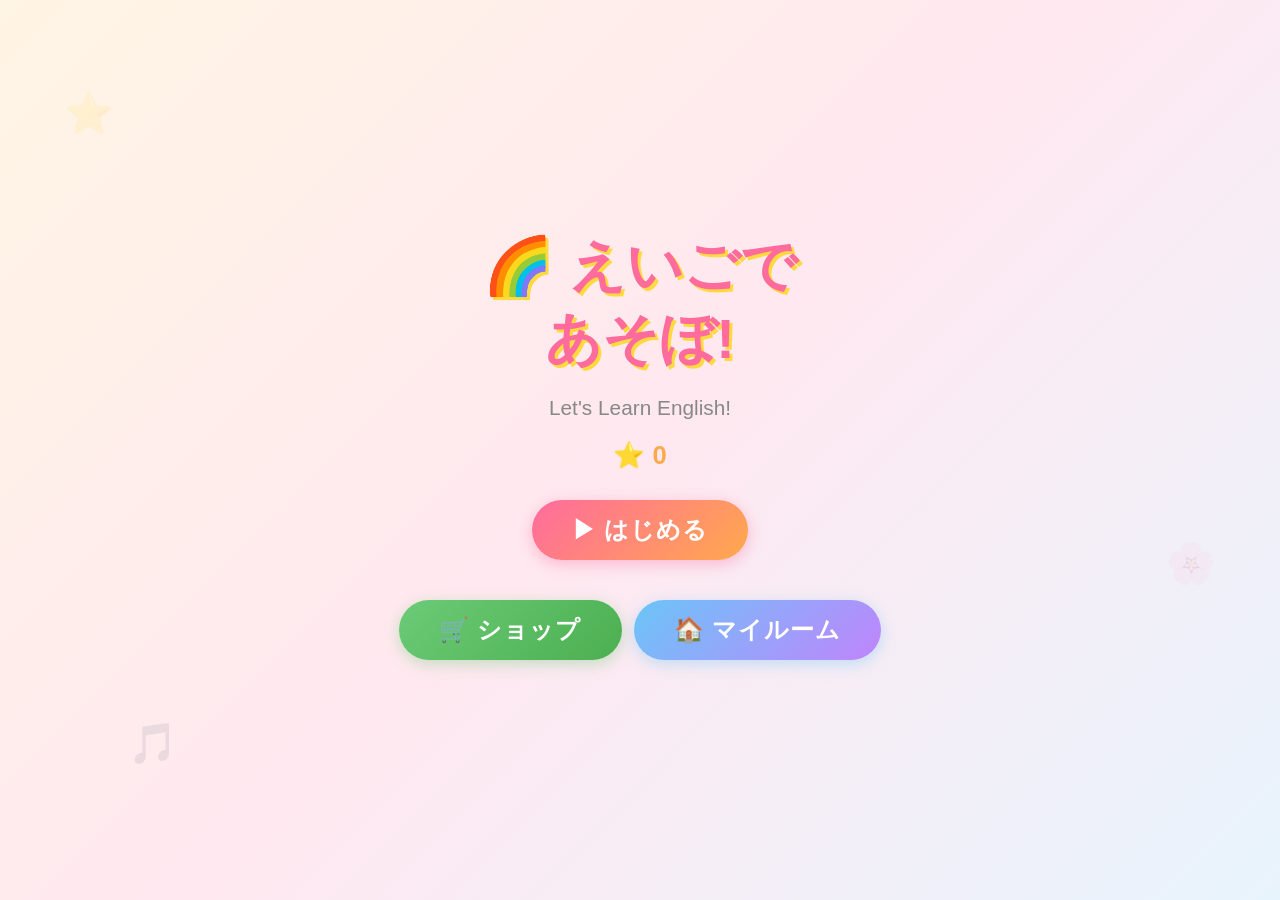
==== index.html @ f354155e "Enhance English learning game with levels, shop, room, and sentences - Expand all categories to 20 w" ====
<!DOCTYPE html>
<html lang="ja">
<head>
<meta charset="UTF-8">
<meta name="viewport" content="width=device-width, initial-scale=1.0, user-scalable=no">
<title>えいごであそぼ!</title>
<style>
*{margin:0;padding:0;box-sizing:border-box}
html,body{width:100%;height:100%;overflow:hidden;font-family:'Hiragino Maru Gothic Pro','Yu Gothic',sans-serif;touch-action:manipulation;-webkit-tap-highlight-color:transparent;user-select:none}
:root{--pink:#FF6B9D;--yellow:#FFD93D;--blue:#6BC5F8;--green:#6BCB77;--purple:#C084FC;--orange:#FFA94D;--red:#FF6B6B;--bg:linear-gradient(135deg,#FFF5E4 0%,#FFE8F0 50%,#E8F4FD 100%)}
.screen{display:none;width:100%;height:100%;flex-direction:column;align-items:center;position:absolute;top:0;left:0;overflow-y:auto;background:var(--bg)}
.screen.active{display:flex}
/* Title */
#title-screen{justify-content:center;gap:20px}
.title-logo{font-size:clamp(2rem,8vw,3.5rem);font-weight:900;color:var(--pink);text-shadow:3px 3px 0 var(--yellow);animation:bounce 2s ease-in-out infinite;text-align:center;line-height:1.3}
.title-sub{font-size:clamp(.9rem,3vw,1.3rem);color:#888}
.title-stars{font-size:clamp(1.2rem,3.5vw,1.6rem);color:var(--orange);font-weight:700}
.btn{font-size:clamp(1.1rem,3.5vw,1.5rem);padding:14px 40px;border:none;border-radius:50px;font-weight:700;cursor:pointer;transition:transform .15s;letter-spacing:1px}
.btn:active{transform:scale(.93)}
.btn-primary{background:linear-gradient(135deg,var(--pink),var(--orange));color:#fff;box-shadow:0 4px 15px rgba(255,107,157,.4)}
.btn-secondary{background:#fff;color:var(--purple);box-shadow:0 4px 15px rgba(0,0,0,.08)}
.btn-green{background:linear-gradient(135deg,var(--green),#4CAF50);color:#fff;box-shadow:0 4px 15px rgba(107,203,119,.4)}
.btn-blue{background:linear-gradient(135deg,var(--blue),var(--purple));color:#fff;box-shadow:0 4px 15px rgba(107,197,248,.4)}
.nav-row{display:flex;gap:12px;flex-wrap:wrap;justify-content:center;margin:10px 0}
/* Category */
#category-screen{padding:20px;gap:15px;justify-content:flex-start;padding-top:40px}
.section-title{font-size:clamp(1.3rem,4.5vw,2rem);font-weight:800;color:var(--purple)}
.cat-grid{display:grid;grid-template-columns:repeat(auto-fit,minmax(130px,1fr));gap:12px;width:100%;max-width:600px;padding:5px}
.cat-card{background:#fff;border-radius:20px;padding:16px 8px;text-align:center;cursor:pointer;box-shadow:0 3px 12px rgba(0,0,0,.07);transition:transform .15s;border:3px solid #eee}
.cat-card:active{transform:scale(.93)}
.cat-card .icon{font-size:2.5rem;display:block;margin-bottom:6px}
.cat-card .name{font-size:.95rem;font-weight:700;color:#555}
.cat-card:nth-child(1){border-color:var(--red)}.cat-card:nth-child(2){border-color:var(--blue)}.cat-card:nth-child(3){border-color:var(--green)}.cat-card:nth-child(4){border-color:var(--yellow)}.cat-card:nth-child(5){border-color:var(--purple)}.cat-card:nth-child(6){border-color:var(--orange)}.cat-card:nth-child(7){border-color:var(--pink)}
/* Level Select */
#level-screen{justify-content:center;gap:20px;padding:20px}
.level-cards{display:flex;flex-direction:column;gap:14px;width:100%;max-width:400px}
.level-card{background:#fff;border-radius:20px;padding:20px;cursor:pointer;box-shadow:0 4px 15px rgba(0,0,0,.08);transition:transform .15s;border-left:6px solid var(--green);display:flex;align-items:center;gap:15px}
.level-card:active{transform:scale(.97)}
.level-card:nth-child(2){border-color:var(--orange)}
.level-card:nth-child(3){border-color:var(--red)}
.level-card .lv-icon{font-size:2rem}
.level-card .lv-info .lv-name{font-size:1.2rem;font-weight:700;color:#444}
.level-card .lv-info .lv-desc{font-size:.8rem;color:#999;margin-top:2px}
/* Game */
#game-screen{padding:12px;gap:8px;justify-content:flex-start;padding-top:15px}
.game-top{width:100%;max-width:600px;display:flex;justify-content:space-between;align-items:center}
.back-btn{font-size:1.6rem;background:none;border:none;cursor:pointer;padding:6px}
.score-display{display:flex;align-items:center;gap:5px;font-size:1.2rem;font-weight:700;color:var(--orange)}
.progress-bg{width:100%;max-width:600px;height:10px;background:#fff;border-radius:5px;overflow:hidden;box-shadow:inset 0 2px 4px rgba(0,0,0,.08)}
.progress-fill{height:100%;background:linear-gradient(90deg,var(--green),var(--blue));border-radius:5px;transition:width .4s}
.q-area{flex:1;display:flex;flex-direction:column;align-items:center;justify-content:center;gap:12px;width:100%;max-width:600px}
.speak-btn{width:clamp(80px,20vw,110px);height:clamp(80px,20vw,110px);border-radius:50%;border:none;background:linear-gradient(135deg,var(--blue),var(--purple));color:#fff;font-size:clamp(2rem,6vw,3rem);cursor:pointer;box-shadow:0 5px 20px rgba(107,197,248,.4);transition:transform .15s;display:flex;align-items:center;justify-content:center;animation:pulse 2s ease-in-out infinite}
.speak-btn:active{transform:scale(.9);animation:none}
.speak-hint{font-size:clamp(.8rem,2.2vw,1rem);color:#aaa;font-weight:600}
.choices-grid{display:grid;grid-template-columns:1fr 1fr;gap:10px;width:100%;max-width:500px}
.choices-grid.three-col{grid-template-columns:1fr 1fr 1fr}
.choice-card{background:#fff;border-radius:18px;padding:10px;text-align:center;cursor:pointer;box-shadow:0 3px 12px rgba(0,0,0,.07);transition:transform .15s;border:3px solid #eee;min-height:80px;display:flex;flex-direction:column;align-items:center;justify-content:center;gap:3px}
.choice-card:active{transform:scale(.95)}
.choice-card .card-visual{font-size:clamp(1.8rem,5.5vw,2.8rem);line-height:1.1}
.choice-card .card-visual svg{width:60px;height:60px}
.choice-card .card-label{font-size:clamp(.65rem,1.8vw,.85rem);color:#bbb;font-weight:600}
.choice-card.correct{border-color:var(--green);background:#E8FFE8;animation:correctPop .5s ease}
.choice-card.wrong{border-color:var(--red);animation:shake .4s ease}
/* Result */
#result-screen{justify-content:center;gap:20px}
.result-stars{font-size:clamp(2rem,8vw,4rem);animation:bounce 1.5s ease-in-out infinite}
.result-msg{font-size:clamp(1.3rem,4.5vw,2rem);font-weight:800;color:var(--pink);text-align:center}
.result-score{font-size:clamp(1rem,3vw,1.4rem);color:#888;font-weight:700}
.result-earned{font-size:clamp(1rem,3vw,1.3rem);color:var(--orange);font-weight:700}
/* Shop */
#shop-screen{padding:15px;gap:12px;justify-content:flex-start;padding-top:20px}
.shop-header{width:100%;max-width:600px;display:flex;justify-content:space-between;align-items:center}
.shop-stars{font-size:1.2rem;font-weight:700;color:var(--orange)}
.shop-grid{display:grid;grid-template-columns:repeat(auto-fill,minmax(100px,1fr));gap:10px;width:100%;max-width:600px;padding-bottom:80px}
.shop-item{background:#fff;border-radius:16px;padding:10px 6px;text-align:center;cursor:pointer;box-shadow:0 3px 10px rgba(0,0,0,.06);transition:transform .15s;border:2px solid #eee;position:relative}
.shop-item:active{transform:scale(.95)}
.shop-item .item-icon{font-size:2rem;display:block;margin-bottom:4px}
.shop-item .item-icon svg{width:50px;height:50px;margin:0 auto;display:block}
.shop-item .item-name{font-size:.7rem;font-weight:600;color:#666;margin-bottom:3px}
.shop-item .item-price{font-size:.75rem;font-weight:700;color:var(--orange)}
.shop-item.owned{opacity:.5;border-color:var(--green)}
.shop-item.owned::after{content:'✓';position:absolute;top:4px;right:6px;color:var(--green);font-weight:900;font-size:.9rem}
/* Room */
#room-screen{padding:0;justify-content:flex-start}
.room-header{width:100%;padding:10px 15px;display:flex;justify-content:space-between;align-items:center;background:rgba(255,255,255,.8);z-index:10}
.room-container{width:100%;flex:1;position:relative;background:linear-gradient(180deg,#E8F4FD 0%,#FFF5E4 60%,#D4A574 60%,#C49A6C 100%);overflow:hidden;touch-action:none}
.room-item{position:absolute;cursor:grab;transition:none;z-index:5;font-size:2rem}
.room-item:active{cursor:grabbing;z-index:100}
.room-item svg{width:50px;height:50px;pointer-events:none}
.room-toolbar{position:absolute;bottom:0;width:100%;background:rgba(255,255,255,.95);border-top:2px solid #eee;padding:8px;display:flex;gap:8px;overflow-x:auto;z-index:20}
.room-tool-item{min-width:50px;height:50px;background:#f8f8f8;border-radius:12px;display:flex;align-items:center;justify-content:center;font-size:1.5rem;cursor:pointer;border:2px solid #ddd;flex-shrink:0}
.room-tool-item:active{transform:scale(.9)}
.room-tool-item svg{width:35px;height:35px;pointer-events:none}
.delete-zone{position:absolute;bottom:70px;left:50%;transform:translateX(-50%);background:rgba(255,107,107,.15);border:2px dashed var(--red);border-radius:16px;padding:8px 20px;color:var(--red);font-weight:700;font-size:.9rem;display:none;z-index:50}
.delete-zone.active{display:block}
/* Combo */
.combo-display{position:fixed;top:50%;left:50%;transform:translate(-50%,-50%) scale(0);font-size:clamp(1.8rem,7vw,3rem);font-weight:900;color:var(--orange);text-shadow:2px 2px 0 var(--yellow);z-index:200;pointer-events:none;opacity:0}
.combo-display.show{animation:comboAppear .8s ease forwards}
/* Floating deco */
.floating-deco{position:fixed;pointer-events:none;z-index:0;opacity:.12;font-size:2.5rem;animation:floatAround 20s linear infinite}
/* Confetti */
.confetti{position:fixed;width:8px;height:8px;border-radius:2px;top:-10px;z-index:100;pointer-events:none;animation:confettiFall 2s ease-in forwards}
/* Animations */
@keyframes bounce{0%,100%{transform:translateY(0)}50%{transform:translateY(-8px)}}
@keyframes pulse{0%,100%{transform:scale(1)}50%{transform:scale(1.05)}}
@keyframes correctPop{0%{transform:scale(1)}50%{transform:scale(1.1)}100%{transform:scale(1)}}
@keyframes shake{0%,100%{transform:translateX(0)}25%{transform:translateX(-6px)}75%{transform:translateX(6px)}}
@keyframes confettiFall{0%{opacity:1;transform:translateY(0) rotate(0deg)}100%{opacity:0;transform:translateY(100vh) rotate(720deg)}}
@keyframes comboAppear{0%{transform:translate(-50%,-50%) scale(0);opacity:0}30%{transform:translate(-50%,-50%) scale(1.3);opacity:1}60%{transform:translate(-50%,-50%) scale(1);opacity:1}100%{transform:translate(-50%,-80%) scale(.8);opacity:0}}
@keyframes floatAround{0%{transform:translate(0,0) rotate(0)}25%{transform:translate(30px,-40px) rotate(90deg)}50%{transform:translate(-20px,-80px) rotate(180deg)}75%{transform:translate(40px,-40px) rotate(270deg)}100%{transform:translate(0,0) rotate(360deg)}}
@keyframes fadeInUp{from{opacity:0;transform:translateY(20px)}to{opacity:1;transform:translateY(0)}}
.screen.active{animation:fadeInUp .3s ease}
</style>
</head>
<body>
<!-- Title -->
<div id="title-screen" class="screen active">
<div class="title-logo">🌈 えいごで<br>あそぼ!</div>
<div class="title-sub">Let's Learn English!</div>
<div class="title-stars" id="title-stars">⭐ 0</div>
<div class="nav-row">
<button class="btn btn-primary" onclick="showScreen('category-screen')">▶ はじめる</button>
</div>
<div class="nav-row">
<button class="btn btn-green" onclick="showScreen('shop-screen');renderShop()">🛒 ショップ</button>
<button class="btn btn-blue" onclick="showScreen('room-screen');initRoom()">🏠 マイルーム</button>
</div>
</div>
<!-- Category -->
<div id="category-screen" class="screen">
<div class="section-title">なにを まなぶ？</div>
<div class="cat-grid" id="cat-grid"></div>
<button class="btn btn-secondary" onclick="showScreen('title-screen')" style="margin:10px 0 20px">🏠 もどる</button>
</div>
<!-- Level Select -->
<div id="level-screen" class="screen">
<div class="section-title" id="level-title">レベルをえらぼう</div>
<div class="level-cards" id="level-cards"></div>
<button class="btn btn-secondary" onclick="showScreen('category-screen')" style="margin-top:15px">◀ もどる</button>
</div>
<!-- Game -->
<div id="game-screen" class="screen">
<div class="game-top"><button class="back-btn" onclick="stopBGM();showScreen('category-screen')">🏠</button><div class="score-display">⭐ <span id="score">0</span></div></div>
<div class="progress-bg"><div class="progress-fill" id="progress-fill"></div></div>
<div class="q-area">
<button class="speak-btn" id="speak-btn" onclick="speakCurrent()">🔊</button>
<div class="speak-hint" id="speak-hint">タップして きいてみよう！</div>
<div class="choices-grid" id="choices-grid"></div>
</div>
</div>
<!-- Result -->
<div id="result-screen" class="screen">
<div class="result-stars" id="result-stars-display"></div>
<div class="result-msg" id="result-msg"></div>
<div class="result-score" id="result-score"></div>
<div class="result-earned" id="result-earned"></div>
<div class="nav-row">
<button class="btn btn-primary" onclick="retryGame()">🔄 もういちど</button>
<button class="btn btn-secondary" onclick="showScreen('category-screen')">📚 ほかの もんだい</button>
</div>
</div>
<!-- Shop -->
<div id="shop-screen" class="screen">
<div class="shop-header"><div class="section-title">🛒 ショップ</div><div class="shop-stars" id="shop-stars">⭐ 0</div></div>
<div class="shop-grid" id="shop-grid"></div>
<button class="btn btn-secondary" onclick="showScreen('title-screen')" style="position:fixed;bottom:15px;z-index:30">🏠 もどる</button>
</div>
<!-- Room -->
<div id="room-screen" class="screen">
<div class="room-header"><button class="btn btn-secondary" onclick="saveRoom();showScreen('title-screen')" style="padding:8px 20px;font-size:.9rem">🏠 もどる</button><span style="font-weight:700;color:#888">マイルーム</span><button class="btn btn-secondary" onclick="clearRoom()" style="padding:8px 16px;font-size:.8rem">🗑 リセット</button></div>
<div class="room-container" id="room-container"><div class="delete-zone" id="delete-zone">🗑 ここにはなす</div></div>
<div class="room-toolbar" id="room-toolbar"></div>
</div>
<!-- Combo -->
<div class="combo-display" id="combo-display"></div>
<!-- Deco -->
<div class="floating-deco" style="top:10%;left:5%">⭐</div>
<div class="floating-deco" style="top:60%;right:5%;animation-delay:-5s">🌸</div>
<div class="floating-deco" style="top:80%;left:10%;animation-delay:-10s">🎵</div>
<script>
// ===== Audio =====
let audioCtx;
function getAC(){if(!audioCtx)audioCtx=new(window.AudioContext||window.webkitAudioContext)();return audioCtx}
function tone(f,d,t='sine',v=.12){const c=getAC(),o=c.createOscillator(),g=c.createGain();o.type=t;o.frequency.value=f;g.gain.setValueAtTime(v,c.currentTime);g.gain.exponentialRampToValueAtTime(.001,c.currentTime+d);o.connect(g);g.connect(c.destination);o.start();o.stop(c.currentTime+d)}
function sfxCorrect(){tone(523,.15);setTimeout(()=>tone(659,.15),100);setTimeout(()=>tone(784,.25),200)}
function sfxWrong(){tone(200,.3,'square',.06)}
function sfxResult(){[523,587,659,784,880,1047].forEach((n,i)=>setTimeout(()=>tone(n,.2),i*120))}
function sfxClick(){tone(880,.08,'sine',.08)}
let bgmI;
function startBGM(){stopBGM();const m=[392,440,494,523,494,440,392,330,349,392,440,392,349,330,294,330];let i=0;bgmI=setInterval(()=>{tone(m[i%m.length],.3,'sine',.025);i++},500)}
function stopBGM(){if(bgmI){clearInterval(bgmI);bgmI=null}}

// ===== Speech =====
function speak(text){return new Promise(r=>{if(!('speechSynthesis' in window)){r();return}speechSynthesis.cancel();const u=new SpeechSynthesisUtterance(text);u.lang='en-US';u.rate=.8;u.pitch=1.1;u.onend=r;u.onerror=r;const v=speechSynthesis.getVoices().find(v=>v.lang.startsWith('en'));if(v)u.voice=v;speechSynthesis.speak(u)})}
if('speechSynthesis' in window){speechSynthesis.onvoiceschanged=()=>speechSynthesis.getVoices();speechSynthesis.getVoices()}

// ===== Star System =====
function getStars(){return parseInt(localStorage.getItem('eng_stars')||'0')}
function setStars(n){localStorage.setItem('eng_stars',String(n));document.getElementById('title-stars').textContent='⭐ '+n}
function addStars(n){setStars(getStars()+n)}
function getOwned(){return JSON.parse(localStorage.getItem('eng_owned')||'[]')}
function setOwned(arr){localStorage.setItem('eng_owned',JSON.stringify(arr))}
function getRoomData(){return JSON.parse(localStorage.getItem('eng_room')||'[]')}
function setRoomData(arr){localStorage.setItem('eng_room',JSON.stringify(arr))}

// ===== SVG Illustration Builders =====
function svgWrap(inner,w=100,h=100){return `<svg viewBox="0 0 ${w} ${h}" xmlns="http://www.w3.org/2000/svg">${inner}</svg>`}
function svgPerson(x,y,hair='#5B3A29',shirt='#6BC5F8',sc=1){
return `<g transform="translate(${x},${y}) scale(${sc})"><circle cx="0" cy="-20" r="12" fill="#FFD5B8"/><ellipse cx="0" cy="-24" rx="12" ry="8" fill="${hair}"/><circle cx="-4" cy="-20" r="1.5" fill="#333"/><circle cx="4" cy="-20" r="1.5" fill="#333"/><path d="M-3,-16 Q0,-14 3,-16" stroke="#FF8A80" fill="none" stroke-width="1.2"/><rect x="-8" y="-8" width="16" height="20" rx="4" fill="${shirt}"/><rect x="-6" y="12" width="5" height="14" rx="2" fill="#5C6BC0"/><rect x="1" y="12" width="5" height="14" rx="2" fill="#5C6BC0"/><rect x="-14" y="-6" width="6" height="3" rx="1.5" fill="#FFD5B8"/><rect x="8" y="-6" width="6" height="3" rx="1.5" fill="#FFD5B8"/></g>`}
function svgCat(x,y,color='#FF8A65',sc=1){
return `<g transform="translate(${x},${y}) scale(${sc})"><ellipse cx="0" cy="5" rx="10" ry="8" fill="${color}"/><circle cx="0" cy="-8" r="8" fill="${color}"/><polygon points="-8,-14 -6,-4 -2,-10" fill="${color}"/><polygon points="8,-14 6,-4 2,-10" fill="${color}"/><circle cx="-3" cy="-9" r="1.5" fill="#333"/><circle cx="3" cy="-9" r="1.5" fill="#333"/><ellipse cx="0" cy="-6" rx="1.5" ry="1" fill="#FFB0B0"/><path d="M10,8 Q18,2 22,8" stroke="${color}" fill="none" stroke-width="2.5" stroke-linecap="round"/></g>`}
function svgDog(x,y,color='#A1887F',sc=1){
return `<g transform="translate(${x},${y}) scale(${sc})"><ellipse cx="0" cy="5" rx="11" ry="8" fill="${color}"/><circle cx="0" cy="-8" r="9" fill="${color}"/><ellipse cx="-8" cy="-12" rx="4" ry="6" fill="#8D6E63"/><ellipse cx="8" cy="-12" rx="4" ry="6" fill="#8D6E63"/><circle cx="-3" cy="-8" r="1.5" fill="#333"/><circle cx="3" cy="-8" r="1.5" fill="#333"/><ellipse cx="0" cy="-5" rx="2" ry="1.5" fill="#333"/><path d="M-2,-3 Q0,-1.5 2,-3" stroke="#FF8A80" fill="none" stroke-width="1"/></g>`}
function svgBall(x,y,type='soccer',sc=1){
const c=type==='soccer'?'#fff':'#FF7043';
return `<g transform="translate(${x},${y}) scale(${sc})"><circle cx="0" cy="0" r="10" fill="${c}" stroke="#333" stroke-width="1"/>${type==='soccer'?'<path d="M-3,-8 L3,-8 L5,-3 L0,2 L-5,-3Z" fill="#333"/><path d="M-8,3 L-4,0 L-4,6Z" fill="#333"/><path d="M8,3 L4,0 L4,6Z" fill="#333"/>':''}</g>`}
function svgBook(x,y,color='#42A5F5',sc=1){
return `<g transform="translate(${x},${y}) scale(${sc})"><rect x="-10" y="-12" width="20" height="24" rx="2" fill="${color}"/><rect x="-8" y="-10" width="16" height="20" rx="1" fill="#fff"/><line x1="-5" y1="-5" x2="5" y2="-5" stroke="#ddd" stroke-width="1"/><line x1="-5" y1="0" x2="5" y2="0" stroke="#ddd" stroke-width="1"/><line x1="-5" y1="5" x2="3" y2="5" stroke="#ddd" stroke-width="1"/></g>`}
function svgTree(x,y,sc=1){
return `<g transform="translate(${x},${y}) scale(${sc})"><rect x="-3" y="5" width="6" height="12" rx="1" fill="#8D6E63"/><circle cx="0" cy="-2" r="12" fill="#66BB6A"/><circle cx="-7" cy="2" r="8" fill="#4CAF50"/><circle cx="7" cy="2" r="8" fill="#4CAF50"/></g>`}
function svgSun(x,y,sc=1){
return `<g transform="translate(${x},${y}) scale(${sc})"><circle cx="0" cy="0" r="10" fill="#FFD93D"/><g stroke="#FFD93D" stroke-width="2" stroke-linecap="round">${[0,45,90,135,180,225,270,315].map(a=>`<line x1="0" y1="0" x2="${14*Math.cos(a*Math.PI/180)}" y2="${14*Math.sin(a*Math.PI/180)}" />`).join('')}</g></g>`}
function svgHouse(x,y,sc=1){
return `<g transform="translate(${x},${y}) scale(${sc})"><rect x="-15" y="-5" width="30" height="22" rx="2" fill="#FFCC80"/><polygon points="-18,-5 0,-20 18,-5" fill="#EF5350"/><rect x="-4" y="3" width="8" height="14" rx="1" fill="#8D6E63"/><rect x="-12" y="0" width="6" height="6" rx="1" fill="#B3E5FC"/><rect x="6" y="0" width="6" height="6" rx="1" fill="#B3E5FC"/></g>`}
function svgSchool(x,y,sc=1){
return `<g transform="translate(${x},${y}) scale(${sc})"><rect x="-22" y="-8" width="44" height="28" rx="2" fill="#FFECB3"/><polygon points="-24,-8 0,-22 24,-8" fill="#EF5350"/><rect x="-3" y="4" width="6" height="16" rx="1" fill="#8D6E63"/><rect x="-18" y="-2" width="8" height="8" rx="1" fill="#B3E5FC"/><rect x="10" y="-2" width="8" height="8" rx="1" fill="#B3E5FC"/><rect x="-2" y="-16" width="4" height="8" fill="#8D6E63"/></g>`}
function svgApple(x,y,sc=1){
return `<g transform="translate(${x},${y}) scale(${sc})"><circle cx="0" cy="2" r="10" fill="#EF5350"/><circle cx="-3" cy="0" r="8" fill="#F44336"/><path d="M0,-8 Q2,-14 5,-10" stroke="#4CAF50" fill="none" stroke-width="1.5"/><ellipse cx="2" cy="-10" rx="3" ry="2" fill="#66BB6A"/></g>`}
function svgPiano(x,y,sc=1){
return `<g transform="translate(${x},${y}) scale(${sc})"><rect x="-15" y="-8" width="30" height="18" rx="2" fill="#333"/><rect x="-13" y="-6" width="4" height="14" rx="1" fill="#fff"/><rect x="-8" y="-6" width="4" height="14" rx="1" fill="#fff"/><rect x="-3" y="-6" width="4" height="14" rx="1" fill="#fff"/><rect x="2" y="-6" width="4" height="14" rx="1" fill="#fff"/><rect x="7" y="-6" width="4" height="14" rx="1" fill="#fff"/><rect x="-10" y="-6" width="3" height="8" rx=".5" fill="#333"/><rect x="-5" y="-6" width="3" height="8" rx=".5" fill="#333"/><rect x="4" y="-6" width="3" height="8" rx=".5" fill="#333"/><rect x="9" y="-6" width="3" height="8" rx=".5" fill="#333"/></g>`}
function svgStar(x,y,color='#FFD93D',sc=1){
return `<g transform="translate(${x},${y}) scale(${sc})"><polygon points="0,-12 3,-4 12,-4 5,2 7,11 0,6 -7,11 -5,2 -12,-4 -3,-4" fill="${color}"/></g>`}
function svgCloud(x,y,sc=1){
return `<g transform="translate(${x},${y}) scale(${sc})"><circle cx="-6" cy="0" r="8" fill="#E3F2FD"/><circle cx="6" cy="0" r="10" fill="#E3F2FD"/><circle cx="0" cy="-5" r="8" fill="#E3F2FD"/></g>`}
function svgFlower(x,y,color='#FF6B9D',sc=1){
return `<g transform="translate(${x},${y}) scale(${sc})"><line x1="0" y1="0" x2="0" y2="15" stroke="#66BB6A" stroke-width="2"/><circle cx="0" cy="0" r="4" fill="#FFD93D"/>${[0,60,120,180,240,300].map(a=>`<circle cx="${6*Math.cos(a*Math.PI/180)}" cy="${6*Math.sin(a*Math.PI/180)}" r="4" fill="${color}" opacity=".85"/>`).join('')}</g>`}

// Sentence SVG scenes
const sentenceSVGs = {
  'i_like_cats': svgWrap(svgCloud(20,15)+svgPerson(35,60)+svgCat(62,65,'#FF8A65')+svgStar(80,15,'#FFD93D',.6)),
  'i_like_dogs': svgWrap(svgCloud(75,12)+svgPerson(35,60)+svgDog(62,65,'#A1887F')+svgFlower(15,75,'#FF6B9D',.5)),
  'i_play_soccer': svgWrap(svgSun(82,18,.6)+svgPerson(40,58,'#5B3A29','#4CAF50')+svgBall(65,72,'soccer')+svgTree(12,55,.5)),
  'i_read_books': svgWrap(svgPerson(35,60,'#5B3A29','#7E57C2')+svgBook(58,58,'#42A5F5',1.2)+svgBook(72,62,'#EF5350',.8)),
  'she_eats_apple': svgWrap(svgPerson(35,60,'#5B3A29','#FF7043')+svgApple(60,55,1.2)+`<rect x="48" y="62" width="20" height="2" rx="1" fill="#8D6E63"/>`),
  'i_go_to_school': svgWrap(svgSun(80,15,.5)+svgPerson(25,65,'#5B3A29','#42A5F5',.9)+svgSchool(65,55,.7)+svgTree(90,60,.4)),
  'he_plays_piano': svgWrap(svgPerson(30,58,'#5B3A29','#5C6BC0')+svgPiano(62,62,1)+`<g>${svgStar(75,35,'#FFD93D',.3)}${svgStar(82,42,'#FFD93D',.25)}</g>`),
  'we_see_flowers': svgWrap(svgSun(80,15,.5)+svgPerson(25,62,'#5B3A29','#FF7043',.8)+svgPerson(42,62,'#8D5524','#66BB6A',.8)+svgFlower(65,68,'#FF6B9D',.8)+svgFlower(78,72,'#CE93D8',.7)+svgFlower(72,75,'#FFD93D',.6)),
  'the_dog_is_big': svgWrap(svgDog(50,55,'#A1887F',2)+svgPerson(20,68,'#5B3A29','#42A5F5',.7)),
  'cat_sleeps': svgWrap(`<rect x="25" y="60" width="50" height="8" rx="3" fill="#BCAAA4"/>`+svgCat(50,56,'#FF8A65',1.2)+`<text x="65" y="45" font-size="8" fill="#B0BEC5">z z z</text>`+svgStar(20,20,'#C5CAE9',.4)+svgStar(80,25,'#C5CAE9',.3)),
  'i_drink_water': svgWrap(svgPerson(35,60,'#5B3A29','#26C6DA')+`<g transform="translate(60,58)"><rect x="-5" y="-10" width="10" height="14" rx="2" fill="#B3E5FC" stroke="#4FC3F7" stroke-width="1"/><rect x="-4" y="-4" width="8" height="8" rx="1" fill="#4FC3F7" opacity=".5"/></g>`),
  'i_have_a_hat': svgWrap(svgPerson(50,60,'#5B3A29','#FF7043')+`<ellipse cx="50" cy="33" rx="14" ry="4" fill="#5C6BC0"/><rect x="42" y="22" width="16" height="12" rx="2" fill="#5C6BC0"/>`),
  'the_sun_is_hot': svgWrap(svgSun(50,30,2)+svgPerson(50,75,'#5B3A29','#FF7043',.8)+`<text x="30" y="58" font-size="7" fill="#FF8A80">あつい!</text>`),
  'birds_can_fly': svgWrap(svgCloud(25,20)+svgCloud(70,15,.8)+`<g transform="translate(50,40) scale(1.2)"><path d="M-15,0 Q-8,-8 0,0 Q8,-8 15,0" stroke="#5C6BC0" fill="none" stroke-width="2"/><circle cx="0" cy="2" r="4" fill="#5C6BC0"/><circle cx="-1" cy="1" r=".8" fill="#fff"/></g>`+svgTree(15,75,.5)+svgTree(85,70,.4)),
  'i_love_my_family': svgWrap(svgPerson(25,62,'#5B3A29','#42A5F5',.7)+svgPerson(42,58,'#8D5524','#EF5350',.8)+svgPerson(58,58,'#5B3A29','#5C6BC0',.8)+svgPerson(72,65,'#5B3A29','#FF7043',.6)+`<g transform="translate(50,30)"><path d="M-6,0 Q-6,-6 0,-10 Q6,-6 6,0 Q6,4 0,8 Q-6,4 -6,0Z" fill="#EF5350"/></g>`),
  'there_is_book_on_table': svgWrap(`<rect x="20" y="55" width="60" height="5" rx="1" fill="#8D6E63"/><rect x="22" y="60" width="3" height="15" fill="#795548"/><rect x="75" y="60" width="3" height="15" fill="#795548"/>`+svgBook(45,48,'#42A5F5',1.2)+svgBook(55,50,'#EF5350',.9)),
  'i_want_ice_cream': svgWrap(svgPerson(35,62,'#5B3A29','#FF7043')+`<g transform="translate(63,52)"><polygon points="-5,5 5,5 0,18" fill="#FFCC80"/><circle cx="0" cy="0" r="7" fill="#F8BBD0"/><circle cx="0" cy="-6" r="5" fill="#FFF9C4"/></g>`+svgStar(80,25,'#FFD93D',.4)),
  'it_is_rainy_today': svgWrap(`<g>${svgCloud(50,25,1.5)}<g stroke="#4FC3F7" stroke-width="1.5" stroke-linecap="round"><line x1="35" y1="38" x2="33" y2="48"/><line x1="45" y1="40" x2="43" y2="50"/><line x1="55" y1="38" x2="53" y2="48"/><line x1="65" y1="40" x2="63" y2="50"/></g></g>`+svgPerson(50,72,'#5B3A29','#7E57C2',.8)+`<g transform="translate(50,50)"><ellipse cx="0" cy="0" rx="16" ry="2" fill="#5C6BC0"/><line x1="0" y1="0" x2="0" y2="15" stroke="#795548" stroke-width="1.5"/></g>`),
};

// ===== Word/Sentence Data =====
// lv: 1=easy(幼児), 2=normal(低学年), 3=hard(高学年)
const categories = [
  {id:'colors',name:'いろ',icon:'🎨',words:[
    {en:'red',ja:'あか',emoji:'🔴',lv:1},{en:'blue',ja:'あお',emoji:'🔵',lv:1},{en:'yellow',ja:'きいろ',emoji:'🟡',lv:1},
    {en:'green',ja:'みどり',emoji:'🟢',lv:1},{en:'orange',ja:'オレンジ',emoji:'🟠',lv:1},{en:'pink',ja:'ピンク',emoji:'🩷',lv:1},
    {en:'white',ja:'しろ',emoji:'⚪',lv:1},{en:'black',ja:'くろ',emoji:'⚫',lv:1},
    {en:'purple',ja:'むらさき',emoji:'🟣',lv:2},{en:'brown',ja:'ちゃいろ',emoji:'🟤',lv:2},
    {en:'gray',ja:'はいいろ',emoji:'🩶',lv:2},{en:'gold',ja:'きんいろ',emoji:'💛',lv:2},
    {en:'silver',ja:'ぎんいろ',emoji:'🩶',lv:2},{en:'light blue',ja:'みずいろ',emoji:'🩵',lv:2},
    {en:'navy',ja:'こんいろ',emoji:'🔵',lv:3},{en:'beige',ja:'ベージュ',emoji:'🟫',lv:3},
    {en:'crimson',ja:'しんく',emoji:'❤️',lv:3},{en:'turquoise',ja:'ターコイズ',emoji:'🩵',lv:3},
    {en:'indigo',ja:'あいいろ',emoji:'🟣',lv:3},{en:'coral',ja:'さんごいろ',emoji:'🧡',lv:3},
  ]},
  {id:'numbers',name:'すうじ',icon:'🔢',words:[
    {en:'one',ja:'１',emoji:'1️⃣',lv:1},{en:'two',ja:'２',emoji:'2️⃣',lv:1},{en:'three',ja:'３',emoji:'3️⃣',lv:1},
    {en:'four',ja:'４',emoji:'4️⃣',lv:1},{en:'five',ja:'５',emoji:'5️⃣',lv:1},
    {en:'six',ja:'６',emoji:'6️⃣',lv:2},{en:'seven',ja:'７',emoji:'7️⃣',lv:2},{en:'eight',ja:'８',emoji:'8️⃣',lv:2},
    {en:'nine',ja:'９',emoji:'9️⃣',lv:2},{en:'ten',ja:'１０',emoji:'🔟',lv:2},
    {en:'eleven',ja:'１１',emoji:'1️⃣1️⃣',lv:2},{en:'twelve',ja:'１２',emoji:'1️⃣2️⃣',lv:2},
    {en:'twenty',ja:'２０',emoji:'2️⃣0️⃣',lv:3},{en:'thirty',ja:'３０',emoji:'3️⃣0️⃣',lv:3},
    {en:'fifty',ja:'５０',emoji:'5️⃣0️⃣',lv:3},{en:'one hundred',ja:'１００',emoji:'💯',lv:3},
    {en:'first',ja:'１ばん',emoji:'🥇',lv:3},{en:'second',ja:'２ばん',emoji:'🥈',lv:3},
    {en:'third',ja:'３ばん',emoji:'🥉',lv:3},{en:'zero',ja:'０',emoji:'0️⃣',lv:2},
  ]},
  {id:'animals',name:'どうぶつ',icon:'🐾',words:[
    {en:'dog',ja:'いぬ',emoji:'🐶',lv:1},{en:'cat',ja:'ねこ',emoji:'🐱',lv:1},{en:'rabbit',ja:'うさぎ',emoji:'🐰',lv:1},
    {en:'bird',ja:'とり',emoji:'🐦',lv:1},{en:'fish',ja:'さかな',emoji:'🐟',lv:1},{en:'bear',ja:'くま',emoji:'🐻',lv:1},
    {en:'elephant',ja:'ぞう',emoji:'🐘',lv:2},{en:'lion',ja:'ライオン',emoji:'🦁',lv:2},{en:'monkey',ja:'さる',emoji:'🐵',lv:2},
    {en:'pig',ja:'ぶた',emoji:'🐷',lv:2},{en:'horse',ja:'うま',emoji:'🐴',lv:2},{en:'cow',ja:'うし',emoji:'🐮',lv:2},
    {en:'sheep',ja:'ひつじ',emoji:'🐑',lv:2},{en:'frog',ja:'かえる',emoji:'🐸',lv:2},
    {en:'dolphin',ja:'イルカ',emoji:'🐬',lv:3},{en:'penguin',ja:'ペンギン',emoji:'🐧',lv:3},
    {en:'giraffe',ja:'キリン',emoji:'🦒',lv:3},{en:'butterfly',ja:'ちょう',emoji:'🦋',lv:3},
    {en:'turtle',ja:'かめ',emoji:'🐢',lv:3},{en:'squirrel',ja:'リス',emoji:'🐿️',lv:3},
  ]},
  {id:'food',name:'たべもの',icon:'🍎',words:[
    {en:'apple',ja:'りんご',emoji:'🍎',lv:1},{en:'banana',ja:'バナナ',emoji:'🍌',lv:1},{en:'milk',ja:'ミルク',emoji:'🥛',lv:1},
    {en:'bread',ja:'パン',emoji:'🍞',lv:1},{en:'egg',ja:'たまご',emoji:'🥚',lv:1},{en:'cake',ja:'ケーキ',emoji:'🎂',lv:1},
    {en:'rice',ja:'ごはん',emoji:'🍚',lv:2},{en:'candy',ja:'あめ',emoji:'🍬',lv:2},{en:'ice cream',ja:'アイス',emoji:'🍦',lv:2},
    {en:'cookie',ja:'クッキー',emoji:'🍪',lv:2},{en:'orange',ja:'オレンジ',emoji:'🍊',lv:2},{en:'grape',ja:'ぶどう',emoji:'🍇',lv:2},
    {en:'strawberry',ja:'いちご',emoji:'🍓',lv:2},{en:'pizza',ja:'ピザ',emoji:'🍕',lv:2},
    {en:'chocolate',ja:'チョコ',emoji:'🍫',lv:3},{en:'sandwich',ja:'サンドイッチ',emoji:'🥪',lv:3},
    {en:'spaghetti',ja:'スパゲッティ',emoji:'🍝',lv:3},{en:'salad',ja:'サラダ',emoji:'🥗',lv:3},
    {en:'hamburger',ja:'ハンバーガー',emoji:'🍔',lv:3},{en:'watermelon',ja:'すいか',emoji:'🍉',lv:3},
  ]},
  {id:'greetings',name:'あいさつ',icon:'👋',words:[
    {en:'hello',ja:'こんにちは',emoji:'👋',lv:1},{en:'goodbye',ja:'さようなら',emoji:'🙋',lv:1},
    {en:'thank you',ja:'ありがとう',emoji:'🙏',lv:1},{en:'yes',ja:'はい',emoji:'⭕',lv:1},{en:'no',ja:'いいえ',emoji:'❌',lv:1},
    {en:'good morning',ja:'おはよう',emoji:'🌅',lv:2},{en:'good night',ja:'おやすみ',emoji:'🌙',lv:2},
    {en:'please',ja:'おねがい',emoji:'🤲',lv:2},{en:'sorry',ja:'ごめんなさい',emoji:'😢',lv:2},
    {en:'I love you',ja:'だいすき',emoji:'❤️',lv:2},{en:'see you',ja:'またね',emoji:'✋',lv:2},
    {en:'nice to meet you',ja:'はじめまして',emoji:'🤝',lv:3},{en:'how are you',ja:'おげんきですか',emoji:'😊',lv:3},
    {en:'excuse me',ja:'すみません',emoji:'🙇',lv:3},{en:'you are welcome',ja:'どういたしまして',emoji:'😄',lv:3},
    {en:'congratulations',ja:'おめでとう',emoji:'🎉',lv:3},{en:'have a nice day',ja:'よい一日を',emoji:'🌞',lv:3},
  ]},
  {id:'daily',name:'にちじょう',icon:'🏠',words:[
    {en:'water',ja:'みず',emoji:'💧',lv:1},{en:'sun',ja:'たいよう',emoji:'☀️',lv:1},{en:'star',ja:'ほし',emoji:'⭐',lv:1},
    {en:'flower',ja:'はな',emoji:'🌸',lv:1},{en:'house',ja:'おうち',emoji:'🏠',lv:1},{en:'car',ja:'くるま',emoji:'🚗',lv:1},
    {en:'book',ja:'ほん',emoji:'📖',lv:2},{en:'ball',ja:'ボール',emoji:'⚽',lv:2},{en:'hat',ja:'ぼうし',emoji:'🎩',lv:2},
    {en:'umbrella',ja:'かさ',emoji:'☂️',lv:2},{en:'tree',ja:'き',emoji:'🌳',lv:2},{en:'rain',ja:'あめ',emoji:'🌧️',lv:2},
    {en:'clock',ja:'とけい',emoji:'🕐',lv:2},{en:'phone',ja:'でんわ',emoji:'📱',lv:2},
    {en:'window',ja:'まど',emoji:'🪟',lv:3},{en:'bicycle',ja:'じてんしゃ',emoji:'🚲',lv:3},
    {en:'mountain',ja:'やま',emoji:'🏔️',lv:3},{en:'hospital',ja:'びょういん',emoji:'🏥',lv:3},
    {en:'library',ja:'としょかん',emoji:'📚',lv:3},{en:'airport',ja:'くうこう',emoji:'✈️',lv:3},
  ]},
  {id:'sentences',name:'ぶんしょう',icon:'💬',words:[
    {en:'I like cats.',ja:'ねこがすき',svg:'i_like_cats',lv:1},
    {en:'I like dogs.',ja:'いぬがすき',svg:'i_like_dogs',lv:1},
    {en:'I play soccer.',ja:'サッカーをする',svg:'i_play_soccer',lv:1},
    {en:'I read books.',ja:'ほんをよむ',svg:'i_read_books',lv:1},
    {en:'She eats an apple.',ja:'りんごをたべる',svg:'she_eats_apple',lv:2},
    {en:'I go to school.',ja:'がっこうにいく',svg:'i_go_to_school',lv:2},
    {en:'He plays the piano.',ja:'ピアノをひく',svg:'he_plays_piano',lv:2},
    {en:'We see flowers.',ja:'はなをみる',svg:'we_see_flowers',lv:2},
    {en:'The dog is big.',ja:'いぬはおおきい',svg:'the_dog_is_big',lv:2},
    {en:'The cat is sleeping.',ja:'ねこがねている',svg:'cat_sleeps',lv:2},
    {en:'I drink water.',ja:'みずをのむ',svg:'i_drink_water',lv:2},
    {en:'I have a hat.',ja:'ぼうしをもっている',svg:'i_have_a_hat',lv:2},
    {en:'The sun is hot.',ja:'たいようはあつい',svg:'the_sun_is_hot',lv:3},
    {en:'Birds can fly.',ja:'とりはとべる',svg:'birds_can_fly',lv:3},
    {en:'I love my family.',ja:'かぞくがだいすき',svg:'i_love_my_family',lv:3},
    {en:'There is a book on the table.',ja:'つくえのうえにほん',svg:'there_is_book_on_table',lv:3},
    {en:'I want ice cream.',ja:'アイスがほしい',svg:'i_want_ice_cream',lv:3},
    {en:'It is rainy today.',ja:'きょうはあめ',svg:'it_is_rainy_today',lv:3},
  ]},
];

// ===== Shop Items (30 items) =====
const shopItems = [
  {id:'bed',name:'ベッド',price:10,icon:'🛏️',svg:svgWrap(`<rect x="15" y="40" width="70" height="35" rx="4" fill="#B39DDB"/><rect x="15" y="35" width="15" height="40" rx="3" fill="#7E57C2"/><rect x="20" y="42" width="60" height="15" rx="3" fill="#E1BEE7"/><rect x="20" y="45" width="25" height="10" rx="2" fill="#fff"/>`,100,80)},
  {id:'desk',name:'つくえ',price:12,icon:'📝',svg:svgWrap(`<rect x="15" y="35" width="70" height="5" rx="1" fill="#BCAAA4"/><rect x="18" y="40" width="5" height="25" fill="#8D6E63"/><rect x="77" y="40" width="5" height="25" fill="#8D6E63"/>`,100,70)},
  {id:'chair',name:'いす',price:8,icon:'🪑',svg:svgWrap(`<rect x="30" y="20" width="5" height="45" rx="1" fill="#A1887F"/><rect x="65" y="20" width="5" height="45" rx="1" fill="#A1887F"/><rect x="30" y="40" width="40" height="5" rx="1" fill="#BCAAA4"/><rect x="30" y="45" width="5" height="20" fill="#8D6E63"/><rect x="65" y="45" width="5" height="20" fill="#8D6E63"/>`,100,70)},
  {id:'bookshelf',name:'ほんだな',price:18,icon:'📚',svg:svgWrap(`<rect x="20" y="10" width="60" height="70" rx="2" fill="#A1887F"/><rect x="25" y="15" width="12" height="18" rx="1" fill="#EF5350"/><rect x="39" y="15" width="10" height="18" rx="1" fill="#42A5F5"/><rect x="51" y="15" width="12" height="18" rx="1" fill="#66BB6A"/><rect x="25" y="38" width="15" height="18" rx="1" fill="#FF7043"/><rect x="42" y="38" width="10" height="18" rx="1" fill="#AB47BC"/><rect x="54" y="38" width="12" height="18" rx="1" fill="#FDD835"/><rect x="25" y="60" width="10" height="15" rx="1" fill="#26C6DA"/><rect x="37" y="60" width="13" height="15" rx="1" fill="#EC407A"/>`,100,85)},
  {id:'lamp',name:'ランプ',price:8,icon:'💡',svg:svgWrap(`<rect x="45" y="45" width="10" height="30" rx="2" fill="#8D6E63"/><polygon points="35,45 65,45 58,20 42,20" fill="#FFE082"/><circle cx="50" cy="32" r="5" fill="#FFF9C4" opacity=".8"/>`,100,80)},
  {id:'rug',name:'ラグ',price:10,icon:'🟫',svg:svgWrap(`<ellipse cx="50" cy="50" rx="38" ry="20" fill="#CE93D8"/><ellipse cx="50" cy="50" rx="28" ry="14" fill="#E1BEE7"/><ellipse cx="50" cy="50" rx="15" ry="8" fill="#F3E5F5"/>`,100,70)},
  {id:'clock_item',name:'とけい',price:10,icon:'🕐',svg:svgWrap(`<circle cx="50" cy="40" r="22" fill="#fff" stroke="#90A4AE" stroke-width="3"/><line x1="50" y1="40" x2="50" y2="25" stroke="#333" stroke-width="2"/><line x1="50" y1="40" x2="60" y2="40" stroke="#EF5350" stroke-width="1.5"/><circle cx="50" cy="40" r="2" fill="#333"/>`,100,70)},
  {id:'plant',name:'かびん',price:8,icon:'🌱',svg:svgWrap(`<rect x="38" y="50" width="24" height="25" rx="3" fill="#FFAB91"/><circle cx="50" cy="38" r="15" fill="#66BB6A"/><circle cx="42" cy="32" r="10" fill="#81C784"/><circle cx="58" cy="32" r="10" fill="#4CAF50"/>`,100,80)},
  {id:'teddy',name:'くまのぬいぐるみ',price:15,icon:'🧸',svg:svgWrap(`<circle cx="50" cy="45" r="18" fill="#D7CCC8"/><circle cx="50" cy="28" r="14" fill="#BCAAA4"/><circle cx="40" cy="18" r="6" fill="#BCAAA4"/><circle cx="60" cy="18" r="6" fill="#BCAAA4"/><circle cx="45" cy="26" r="2" fill="#333"/><circle cx="55" cy="26" r="2" fill="#333"/><ellipse cx="50" cy="30" rx="2.5" ry="2" fill="#795548"/><path d="M46,34 Q50,38 54,34" stroke="#795548" fill="none" stroke-width="1.5"/>`,100,75)},
  {id:'robot',name:'ロボット',price:25,icon:'🤖',svg:svgWrap(`<rect x="35" y="30" width="30" height="35" rx="5" fill="#90A4AE"/><rect x="38" y="10" width="24" height="22" rx="5" fill="#78909C"/><circle cx="45" cy="20" r="4" fill="#4FC3F7"/><circle cx="55" cy="20" r="4" fill="#4FC3F7"/><rect x="25" y="35" width="10" height="5" rx="2" fill="#B0BEC5"/><rect x="65" y="35" width="10" height="5" rx="2" fill="#B0BEC5"/><rect x="40" y="65" width="8" height="12" rx="2" fill="#B0BEC5"/><rect x="52" y="65" width="8" height="12" rx="2" fill="#B0BEC5"/>`,100,80)},
  {id:'piano_item',name:'ピアノ',price:50,icon:'🎹',svg:svgWrap(svgPiano(50,45,2),100,70)},
  {id:'guitar',name:'ギター',price:30,icon:'🎸',svg:svgWrap(`<ellipse cx="50" cy="55" rx="18" ry="15" fill="#FF8A65"/><ellipse cx="50" cy="55" rx="5" ry="4" fill="#333"/><rect x="48" y="15" width="4" height="40" rx="1" fill="#A1887F"/><rect x="44" y="10" width="12" height="8" rx="2" fill="#BCAAA4"/>`,100,75)},
  {id:'tv',name:'テレビ',price:35,icon:'📺',svg:svgWrap(`<rect x="18" y="15" width="64" height="42" rx="4" fill="#37474F"/><rect x="22" y="19" width="56" height="34" rx="2" fill="#4FC3F7"/><rect x="40" y="57" width="20" height="5" rx="1" fill="#546E7A"/><rect x="30" y="62" width="40" height="3" rx="1" fill="#78909C"/>`,100,70)},
  {id:'game',name:'ゲームき',price:40,icon:'🎮',svg:svgWrap(`<rect x="25" y="35" width="50" height="25" rx="12" fill="#37474F"/><circle cx="38" cy="45" r="5" fill="#333"/><circle cx="62" cy="42" r="3" fill="#EF5350"/><circle cx="68" cy="48" r="3" fill="#42A5F5"/><circle cx="56" cy="42" r="3" fill="#66BB6A"/><circle cx="62" cy="48" r="3" fill="#FDD835"/>`,100,65)},
  {id:'fishtank',name:'すいそう',price:22,icon:'🐠',svg:svgWrap(`<rect x="20" y="20" width="60" height="45" rx="3" fill="#B3E5FC" opacity=".6" stroke="#4FC3F7" stroke-width="2"/><ellipse cx="40" cy="42" rx="6" ry="4" fill="#FF7043"/><ellipse cx="60" cy="50" rx="5" ry="3" fill="#FDD835"/><circle cx="30" cy="55" r="4" fill="#81C784"/><circle cx="55" cy="58" r="3" fill="#66BB6A"/>`,100,70)},
  {id:'globe',name:'ちきゅうぎ',price:20,icon:'🌍',svg:svgWrap(`<circle cx="50" cy="38" r="20" fill="#4FC3F7"/><ellipse cx="45" cy="32" rx="8" ry="10" fill="#66BB6A"/><ellipse cx="58" cy="42" rx="6" ry="5" fill="#81C784"/><rect x="48" y="58" width="4" height="12" fill="#8D6E63"/><rect x="38" y="70" width="24" height="3" rx="1" fill="#A1887F"/>`,100,78)},
  {id:'telescope',name:'ぼうえんきょう',price:45,icon:'🔭',svg:svgWrap(`<rect x="28" y="60" width="4" height="20" fill="#8D6E63" transform="rotate(-15,30,70)"/><rect x="58" y="60" width="4" height="20" fill="#8D6E63" transform="rotate(15,60,70)"/><rect x="25" y="25" width="40" height="12" rx="3" fill="#78909C" transform="rotate(-20,45,31)"/><circle cx="22" cy="28" r="8" fill="#546E7A" transform="rotate(-20,22,28)"/>`,100,80)},
  {id:'rocket',name:'ロケット',price:60,icon:'🚀',svg:svgWrap(`<ellipse cx="50" cy="40" rx="12" ry="28" fill="#E0E0E0"/><ellipse cx="50" cy="20" rx="6" ry="10" fill="#EF5350"/><rect x="44" y="60" width="12" height="8" rx="2" fill="#FF7043"/><circle cx="50" cy="40" r="5" fill="#4FC3F7"/><polygon points="38,55 30,68 38,62" fill="#90A4AE"/><polygon points="62,55 70,68 62,62" fill="#90A4AE"/>`,100,80)},
  {id:'poster',name:'にじのポスター',price:12,icon:'🌈',svg:svgWrap(`<rect x="20" y="15" width="60" height="50" rx="3" fill="#fff" stroke="#ddd" stroke-width="1"/><path d="M30,55 Q50,20 70,55" stroke="#EF5350" fill="none" stroke-width="3"/><path d="M32,55 Q50,24 68,55" stroke="#FF9800" fill="none" stroke-width="3"/><path d="M34,55 Q50,28 66,55" stroke="#FDD835" fill="none" stroke-width="3"/><path d="M36,55 Q50,32 64,55" stroke="#66BB6A" fill="none" stroke-width="3"/><path d="M38,55 Q50,36 62,55" stroke="#42A5F5" fill="none" stroke-width="3"/>`,100,70)},
  {id:'catplush',name:'ねこのぬいぐるみ',price:12,icon:'🐱',svg:svgWrap(svgCat(50,45,'#FFAB91',2),100,70)},
  {id:'soccerball',name:'サッカーボール',price:10,icon:'⚽',svg:svgWrap(svgBall(50,45,'soccer',2.5),100,70)},
  {id:'skateboard',name:'スケボー',price:20,icon:'🛹',svg:svgWrap(`<rect x="20" y="38" width="60" height="8" rx="4" fill="#4FC3F7"/><circle cx="32" cy="50" r="5" fill="#333"/><circle cx="68" cy="50" r="5" fill="#333"/><rect x="35" y="40" width="15" height="4" rx="1" fill="#26C6DA"/>`,100,60)},
  {id:'drum',name:'ドラム',price:55,icon:'🥁',svg:svgWrap(`<ellipse cx="50" cy="55" rx="25" ry="10" fill="#D32F2F"/><rect x="25" y="30" width="50" height="25" fill="#EF5350"/><ellipse cx="50" cy="30" rx="25" ry="10" fill="#FFCDD2"/><line x1="30" y1="20" x2="37" y2="28" stroke="#8D6E63" stroke-width="2" stroke-linecap="round"/><circle cx="29" cy="18" r="3" fill="#FFF9C4"/>`,100,70)},
  {id:'starlight',name:'ほしのライト',price:18,icon:'✨',svg:svgWrap(`<line x1="50" y1="15" x2="50" y2="35" stroke="#BDBDBD" stroke-width="1"/>`+svgStar(50,45,'#FFD93D',2)+`<circle cx="50" cy="45" r="6" fill="#FFF9C4" opacity=".5"/>`,100,70)},
  {id:'castle',name:'おしろ',price:35,icon:'🏰',svg:svgWrap(`<rect x="25" y="35" width="50" height="35" fill="#FFCC80"/><rect x="20" y="25" width="15" height="45" fill="#FFB74D"/><rect x="65" y="25" width="15" height="45" fill="#FFB74D"/><rect x="22" y="20" width="4" height="8" fill="#FFA726"/><rect x="29" y="20" width="4" height="8" fill="#FFA726"/><rect x="67" y="20" width="4" height="8" fill="#FFA726"/><rect x="74" y="20" width="4" height="8" fill="#FFA726"/><rect x="43" y="50" width="14" height="20" rx="7" fill="#8D6E63"/>`,100,75)},
  {id:'train',name:'でんしゃ',price:30,icon:'🚂',svg:svgWrap(`<rect x="15" y="35" width="70" height="25" rx="5" fill="#42A5F5"/><rect x="20" y="25" width="25" height="15" rx="3" fill="#1E88E5"/><circle cx="30" cy="65" r="6" fill="#333"/><circle cx="55" cy="65" r="6" fill="#333"/><circle cx="75" cy="65" r="6" fill="#333"/><rect x="22" y="40" width="10" height="10" rx="1" fill="#B3E5FC"/><rect x="36" y="40" width="10" height="10" rx="1" fill="#B3E5FC"/><rect x="50" y="40" width="10" height="10" rx="1" fill="#B3E5FC"/><rect x="64" y="40" width="10" height="10" rx="1" fill="#B3E5FC"/>`,100,75)},
  {id:'painting',name:'えかざり',price:22,icon:'🖼️',svg:svgWrap(`<rect x="18" y="15" width="64" height="50" rx="2" fill="#8D6E63"/><rect x="22" y="19" width="56" height="42" fill="#E3F2FD"/>`+svgSun(60,30,.5)+svgTree(35,48,.6)+`<rect x="22" y="50" width="56" height="11" fill="#81C784"/>`,100,70)},
  {id:'treasure',name:'たからばこ',price:70,icon:'💎',svg:svgWrap(`<rect x="22" y="35" width="56" height="30" rx="3" fill="#FF8F00"/><rect x="22" y="30" width="56" height="12" rx="3" fill="#FFA000"/><rect x="45" y="38" width="10" height="8" rx="2" fill="#FDD835"/><circle cx="35" cy="50" r="3" fill="#FDD835"/><circle cx="50" cy="52" r="2" fill="#E0E0E0"/><circle cx="62" cy="48" r="3.5" fill="#EF5350"/>`,100,70)},
  {id:'ufo',name:'UFO',price:80,icon:'🛸',svg:svgWrap(`<ellipse cx="50" cy="45" rx="30" ry="8" fill="#B0BEC5"/><ellipse cx="50" cy="38" rx="18" ry="12" fill="#78909C"/><circle cx="50" cy="35" r="6" fill="#4FC3F7" opacity=".7"/><circle cx="30" cy="46" r="3" fill="#FDD835"/><circle cx="50" cy="48" r="3" fill="#66BB6A"/><circle cx="70" cy="46" r="3" fill="#EF5350"/><ellipse cx="50" cy="55" rx="8" ry="12" fill="#4FC3F7" opacity=".15"/>`,100,65)},
  {id:'trophy',name:'トロフィー',price:100,icon:'🏆',svg:svgWrap(`<rect x="40" y="55" width="20" height="8" rx="2" fill="#FFA000"/><rect x="35" y="63" width="30" height="5" rx="2" fill="#FF8F00"/><rect x="45" y="40" width="10" height="18" rx="1" fill="#FFB300"/><ellipse cx="50" cy="28" rx="18" ry="15" fill="#FDD835"/><ellipse cx="50" cy="28" rx="12" ry="10" fill="#FFEE58"/>`+svgStar(50,28,'#FF8F00',.8)+`<path d="M32,25 Q25,20 28,35 L35,30" fill="#FFB300"/><path d="M68,25 Q75,20 72,35 L65,30" fill="#FFB300"/>`,100,75)},
];

// ===== Game State =====
let curCat=null,curLevel=1,curQs=[],curQIdx=0,gameScore=0,combo=0,totalQ=5,isAns=false,earnedStars=0;
const levels=[
  {lv:1,name:'かんたん',desc:'ようち〜ていがくねん',icon:'🌱',choices:4,qCount:5},
  {lv:2,name:'ふつう',desc:'ていがくねん〜ちゅうがくねん',icon:'🌿',choices:4,qCount:7},
  {lv:3,name:'むずかしい',desc:'ちゅう〜こうがくねん',icon:'🌳',choices:6,qCount:8},
];

// ===== Screen =====
function showScreen(id){
  sfxClick();
  document.querySelectorAll('.screen').forEach(s=>s.classList.remove('active'));
  document.getElementById(id).classList.add('active');
  if(id==='title-screen'){stopBGM();document.getElementById('title-stars').textContent='⭐ '+getStars()}
}

// ===== Category Grid =====
function buildCatGrid(){
  const g=document.getElementById('cat-grid');g.innerHTML='';
  categories.forEach(c=>{
    const d=document.createElement('div');d.className='cat-card';
    d.innerHTML=`<span class="icon">${c.icon}</span><span class="name">${c.name}</span>`;
    d.onclick=()=>showLevelSelect(c.id);
    g.appendChild(d);
  });
}

// ===== Level Select =====
function showLevelSelect(catId){
  sfxClick();curCat=categories.find(c=>c.id===catId);
  document.getElementById('level-title').textContent=curCat.name+' - レベル';
  const lc=document.getElementById('level-cards');lc.innerHTML='';
  levels.forEach(l=>{
    // Check if category has words for this level
    const hasWords=curCat.words.filter(w=>w.lv<=l.lv).length>=l.choices;
    const d=document.createElement('div');d.className='level-card';
    if(!hasWords){d.style.opacity='.4';d.style.pointerEvents='none'}
    d.innerHTML=`<span class="lv-icon">${l.icon}</span><div class="lv-info"><div class="lv-name">${l.name}</div><div class="lv-desc">${l.desc}</div></div>`;
    d.onclick=()=>startGame(l.lv);
    lc.appendChild(d);
  });
  showScreen('level-screen');
}

// ===== Start Game =====
function startGame(lv){
  sfxClick();curLevel=lv;
  const lvCfg=levels.find(l=>l.lv===lv);
  totalQ=lvCfg.qCount;gameScore=0;combo=0;curQIdx=0;earnedStars=0;
  document.getElementById('score').textContent='0';

  // Words available up to this level
  const pool=curCat.words.filter(w=>w.lv<=lv);
  const shuffled=[...pool].sort(()=>Math.random()-.5);
  curQs=shuffled.slice(0,Math.min(totalQ,shuffled.length));
  showScreen('game-screen');startBGM();showQuestion();
}

function showQuestion(){
  isAns=false;
  const q=curQs[curQIdx];
  const lvCfg=levels.find(l=>l.lv===curLevel);
  document.getElementById('progress-fill').style.width=(curQIdx/curQs.length*100)+'%';

  // Hint text
  const hint=document.getElementById('speak-hint');
  hint.textContent=curLevel>=3?'Listen and choose!':'タップして きいてみよう！';

  // Choices
  const pool=curCat.words.filter(w=>w.lv<=curLevel);
  const numChoices=lvCfg.choices;
  const wrong=pool.filter(w=>w.en!==q.en).sort(()=>Math.random()-.5).slice(0,numChoices-1);
  const choices=[q,...wrong].sort(()=>Math.random()-.5);

  const grid=document.getElementById('choices-grid');
  grid.innerHTML='';
  grid.className='choices-grid'+(numChoices>=6?' three-col':'');

  choices.forEach(ch=>{
    const card=document.createElement('div');card.className='choice-card';
    // Use SVG for sentence category, emoji for others
    let visual;
    if(ch.svg && sentenceSVGs[ch.svg]){
      visual=sentenceSVGs[ch.svg];
    } else {
      visual=ch.emoji||'';
    }
    const isHtml=visual.startsWith('<');
    card.innerHTML=`<span class="card-visual">${isHtml?visual:visual}</span><span class="card-label">${ch.ja}</span>`;
    card.onclick=()=>handleAnswer(card,ch,q);
    grid.appendChild(card);
  });

  setTimeout(()=>speak(q.en),400);
}

function speakCurrent(){
  if(curQs[curQIdx]){sfxClick();
    const b=document.getElementById('speak-btn');b.style.transform='scale(1.15)';setTimeout(()=>b.style.transform='',200);
    speak(curQs[curQIdx].en);
  }
}

function handleAnswer(card,chosen,correct){
  if(isAns)return;isAns=true;
  if(chosen.en===correct.en){
    card.classList.add('correct');combo++;
    const pts=combo>=3?20:10;gameScore+=pts;
    document.getElementById('score').textContent=gameScore;
    sfxCorrect();
    if(combo>=3){showCombo(combo);spawnConfetti(8)}
    speak(correct.en).then(()=>setTimeout(nextQ,350));
  }else{
    card.classList.add('wrong');combo=0;sfxWrong();
    document.querySelectorAll('.choice-card').forEach(c=>{
      const lbl=c.querySelector('.card-label');
      if(lbl&&lbl.textContent===correct.ja)setTimeout(()=>c.classList.add('correct'),300);
    });
    speak(correct.en).then(()=>setTimeout(nextQ,700));
  }
}

function nextQ(){curQIdx++;curQIdx>=curQs.length?showResult():showQuestion()}

function showResult(){
  stopBGM();sfxResult();
  const maxPts=curQs.length*10;
  const pct=gameScore/maxPts;
  let stars,msg;
  if(pct>=1.5){stars='🌟🌟🌟';msg='すごーい！パーフェクト！';earnedStars=curLevel*5}
  else if(pct>=1){stars='⭐⭐⭐';msg='とってもよくできました！';earnedStars=curLevel*4}
  else if(pct>=.6){stars='⭐⭐';msg='よくがんばったね！';earnedStars=curLevel*2}
  else{stars='⭐';msg='もういちど チャレンジ！';earnedStars=curLevel}

  addStars(earnedStars);
  document.getElementById('result-stars-display').textContent=stars;
  document.getElementById('result-msg').textContent=msg;
  document.getElementById('result-score').textContent=`スコア: ${gameScore}てん`;
  document.getElementById('result-earned').textContent=`⭐ +${earnedStars} ゲット！（もちもの: ${getStars()}）`;
  showScreen('result-screen');spawnConfetti(20);
}

function retryGame(){if(curCat)startGame(curLevel)}

// ===== Shop =====
function renderShop(){
  const g=document.getElementById('shop-grid');g.innerHTML='';
  const owned=getOwned();
  document.getElementById('shop-stars').textContent='⭐ '+getStars();
  shopItems.forEach(item=>{
    const d=document.createElement('div');d.className='shop-item';
    if(owned.includes(item.id))d.classList.add('owned');
    const iconHtml=item.svg||item.icon;
    d.innerHTML=`<span class="item-icon">${iconHtml}</span><span class="item-name">${item.name}</span><span class="item-price">${owned.includes(item.id)?'もってる':'⭐ '+item.price}</span>`;
    d.onclick=()=>buyItem(item);
    g.appendChild(d);
  });
}

function buyItem(item){
  const owned=getOwned();
  if(owned.includes(item.id))return;
  const stars=getStars();
  if(stars<item.price){
    alert('⭐がたりないよ！あと '+(item.price-stars)+' こ ひつよう！');return;
  }
  if(!confirm(`${item.name}を ⭐${item.price}こで かう？`))return;
  sfxCorrect();setStars(stars-item.price);owned.push(item.id);setOwned(owned);renderShop();spawnConfetti(10);
}

// ===== Room =====
let roomItems=[];
let dragItem=null,dragOfsX=0,dragOfsY=0,isDragging=false;

function initRoom(){
  roomItems=getRoomData();
  renderRoom();renderToolbar();
}

function renderRoom(){
  const c=document.getElementById('room-container');
  // Remove old room-item elements
  c.querySelectorAll('.room-item').forEach(e=>e.remove());
  roomItems.forEach((ri,idx)=>{
    const si=shopItems.find(s=>s.id===ri.id);if(!si)return;
    const el=document.createElement('div');el.className='room-item';el.dataset.idx=idx;
    el.innerHTML=si.svg||si.icon;
    el.style.left=ri.x+'px';el.style.top=ri.y+'px';
    addDragListeners(el);
    c.appendChild(el);
  });
}

function renderToolbar(){
  const tb=document.getElementById('room-toolbar');tb.innerHTML='';
  const owned=getOwned();
  owned.forEach(id=>{
    const si=shopItems.find(s=>s.id===id);if(!si)return;
    const d=document.createElement('div');d.className='room-tool-item';
    d.innerHTML=si.svg||si.icon;
    d.onclick=()=>addToRoom(si);
    tb.appendChild(d);
  });
  if(owned.length===0){
    tb.innerHTML='<div style="padding:10px;color:#aaa;font-size:.85rem">ショップでアイテムをかおう！</div>';
  }
}

function addToRoom(si){
  sfxClick();
  const c=document.getElementById('room-container');
  const rect=c.getBoundingClientRect();
  roomItems.push({id:si.id,x:rect.width/2-25,y:rect.height/2-25});
  saveRoom();renderRoom();
}

function saveRoom(){setRoomData(roomItems)}

function clearRoom(){
  if(!confirm('へやをリセットする？'))return;
  roomItems=[];saveRoom();renderRoom();
}

function addDragListeners(el){
  // Touch
  el.addEventListener('touchstart',e=>{
    e.preventDefault();isDragging=true;dragItem=el;
    const t=e.touches[0],r=el.getBoundingClientRect();
    dragOfsX=t.clientX-r.left;dragOfsY=t.clientY-r.top;
    el.style.zIndex=100;
    document.getElementById('delete-zone').classList.add('active');
  },{passive:false});
  el.addEventListener('touchmove',e=>{
    if(!isDragging||dragItem!==el)return;e.preventDefault();
    const t=e.touches[0],c=document.getElementById('room-container'),cr=c.getBoundingClientRect();
    let nx=t.clientX-cr.left-dragOfsX,ny=t.clientY-cr.top-dragOfsY;
    nx=Math.max(0,Math.min(nx,cr.width-50));ny=Math.max(0,Math.min(ny,cr.height-80));
    el.style.left=nx+'px';el.style.top=ny+'px';
  },{passive:false});
  el.addEventListener('touchend',e=>{
    if(!isDragging||dragItem!==el)return;
    finishDrag(el,e.changedTouches[0]);
  });
  // Mouse
  el.addEventListener('mousedown',e=>{
    isDragging=true;dragItem=el;
    dragOfsX=e.offsetX;dragOfsY=e.offsetY;
    el.style.zIndex=100;
    document.getElementById('delete-zone').classList.add('active');
  });
}

document.addEventListener('mousemove',e=>{
  if(!isDragging||!dragItem)return;
  const c=document.getElementById('room-container'),cr=c.getBoundingClientRect();
  let nx=e.clientX-cr.left-dragOfsX,ny=e.clientY-cr.top-dragOfsY;
  nx=Math.max(0,Math.min(nx,cr.width-50));ny=Math.max(0,Math.min(ny,cr.height-80));
  dragItem.style.left=nx+'px';dragItem.style.top=ny+'px';
});

document.addEventListener('mouseup',e=>{
  if(!isDragging||!dragItem)return;
  finishDrag(dragItem,e);
});

function finishDrag(el,evt){
  isDragging=false;el.style.zIndex=5;
  document.getElementById('delete-zone').classList.remove('active');
  const idx=parseInt(el.dataset.idx);
  // Check if dropped on delete zone
  const dz=document.getElementById('delete-zone'),dzr=dz.getBoundingClientRect();
  const cx=evt.clientX||evt.pageX,cy=evt.clientY||evt.pageY;
  if(cx>=dzr.left&&cx<=dzr.right&&cy>=dzr.top&&cy<=dzr.bottom){
    roomItems.splice(idx,1);saveRoom();renderRoom();sfxClick();return;
  }
  // Save position
  if(roomItems[idx]){
    roomItems[idx].x=parseInt(el.style.left);
    roomItems[idx].y=parseInt(el.style.top);
    saveRoom();
  }
  dragItem=null;
}

// ===== Effects =====
function spawnConfetti(n){
  const cs=['#FF6B9D','#FFD93D','#6BC5F8','#6BCB77','#C084FC','#FFA94D'];
  for(let i=0;i<n;i++){const e=document.createElement('div');e.className='confetti';
    e.style.left=Math.random()*100+'vw';e.style.background=cs[Math.floor(Math.random()*cs.length)];
    e.style.animationDuration=(1.5+Math.random())+'s';e.style.animationDelay=(Math.random()*.5)+'s';
    document.body.appendChild(e);setTimeout(()=>e.remove(),3000)}
}
function showCombo(n){
  const e=document.getElementById('combo-display');e.textContent=n+'コンボ！🔥';
  e.classList.remove('show');void e.offsetWidth;e.classList.add('show');
  setTimeout(()=>e.classList.remove('show'),1000);
}

// ===== Init =====
buildCatGrid();
document.getElementById('title-stars').textContent='⭐ '+getStars();
</script>
</body>
</html>
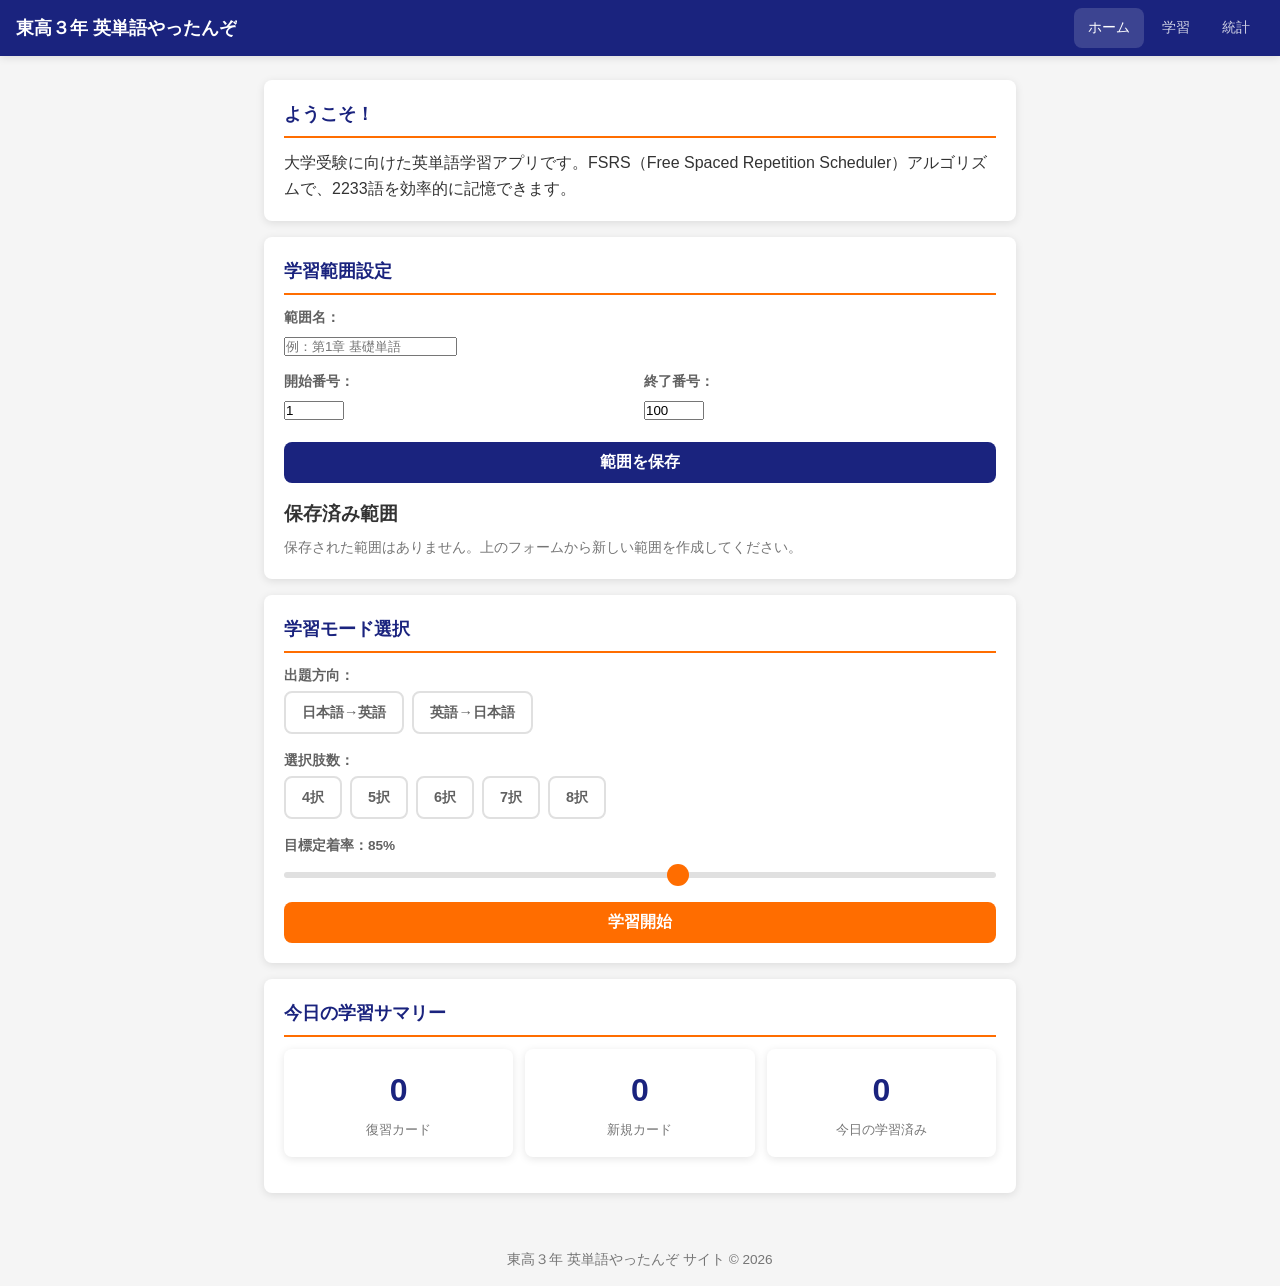
==== commit 01354cff: "feat: FSRS英単語学習アプリ「東高３年 英単語やったんぞ サイト」 FSRS-5アルゴリズムによる間隔反復学習アプリを実装: - 2233語の大学受験英単語データ - 日本語→英語/英語→日本" ====
--- a/index.html
+++ b/index.html
@@ -1,684 +1,367 @@
 <!DOCTYPE html>
 <html lang="ja">
 <head>
-<meta charset="UTF-8">
-<meta name="viewport" content="width=device-width, initial-scale=1.0, user-scalable=no">
-<title>えいごであそぼ!</title>
-<style>
-*{margin:0;padding:0;box-sizing:border-box}
-html,body{width:100%;height:100%;overflow:hidden;font-family:'Hiragino Maru Gothic Pro','Yu Gothic',sans-serif;touch-action:manipulation;-webkit-tap-highlight-color:transparent;user-select:none}
-:root{--pink:#FF6B9D;--yellow:#FFD93D;--blue:#6BC5F8;--green:#6BCB77;--purple:#C084FC;--orange:#FFA94D;--red:#FF6B6B;--bg:linear-gradient(135deg,#FFF5E4 0%,#FFE8F0 50%,#E8F4FD 100%)}
-.screen{display:none;width:100%;height:100%;flex-direction:column;align-items:center;position:absolute;top:0;left:0;overflow-y:auto;background:var(--bg)}
-.screen.active{display:flex}
-/* Title */
-#title-screen{justify-content:center;gap:20px}
-.title-logo{font-size:clamp(2rem,8vw,3.5rem);font-weight:900;color:var(--pink);text-shadow:3px 3px 0 var(--yellow);animation:bounce 2s ease-in-out infinite;text-align:center;line-height:1.3}
-.title-sub{font-size:clamp(.9rem,3vw,1.3rem);color:#888}
-.title-stars{font-size:clamp(1.2rem,3.5vw,1.6rem);color:var(--orange);font-weight:700}
-.btn{font-size:clamp(1.1rem,3.5vw,1.5rem);padding:14px 40px;border:none;border-radius:50px;font-weight:700;cursor:pointer;transition:transform .15s;letter-spacing:1px}
-.btn:active{transform:scale(.93)}
-.btn-primary{background:linear-gradient(135deg,var(--pink),var(--orange));color:#fff;box-shadow:0 4px 15px rgba(255,107,157,.4)}
-.btn-secondary{background:#fff;color:var(--purple);box-shadow:0 4px 15px rgba(0,0,0,.08)}
-.btn-green{background:linear-gradient(135deg,var(--green),#4CAF50);color:#fff;box-shadow:0 4px 15px rgba(107,203,119,.4)}
-.btn-blue{background:linear-gradient(135deg,var(--blue),var(--purple));color:#fff;box-shadow:0 4px 15px rgba(107,197,248,.4)}
-.nav-row{display:flex;gap:12px;flex-wrap:wrap;justify-content:center;margin:10px 0}
-/* Category */
-#category-screen{padding:20px;gap:15px;justify-content:flex-start;padding-top:40px}
-.section-title{font-size:clamp(1.3rem,4.5vw,2rem);font-weight:800;color:var(--purple)}
-.cat-grid{display:grid;grid-template-columns:repeat(auto-fit,minmax(130px,1fr));gap:12px;width:100%;max-width:600px;padding:5px}
-.cat-card{background:#fff;border-radius:20px;padding:16px 8px;text-align:center;cursor:pointer;box-shadow:0 3px 12px rgba(0,0,0,.07);transition:transform .15s;border:3px solid #eee}
-.cat-card:active{transform:scale(.93)}
-.cat-card .icon{font-size:2.5rem;display:block;margin-bottom:6px}
-.cat-card .name{font-size:.95rem;font-weight:700;color:#555}
-.cat-card:nth-child(1){border-color:var(--red)}.cat-card:nth-child(2){border-color:var(--blue)}.cat-card:nth-child(3){border-color:var(--green)}.cat-card:nth-child(4){border-color:var(--yellow)}.cat-card:nth-child(5){border-color:var(--purple)}.cat-card:nth-child(6){border-color:var(--orange)}.cat-card:nth-child(7){border-color:var(--pink)}
-/* Level Select */
-#level-screen{justify-content:center;gap:20px;padding:20px}
-.level-cards{display:flex;flex-direction:column;gap:14px;width:100%;max-width:400px}
-.level-card{background:#fff;border-radius:20px;padding:20px;cursor:pointer;box-shadow:0 4px 15px rgba(0,0,0,.08);transition:transform .15s;border-left:6px solid var(--green);display:flex;align-items:center;gap:15px}
-.level-card:active{transform:scale(.97)}
-.level-card:nth-child(2){border-color:var(--orange)}
-.level-card:nth-child(3){border-color:var(--red)}
-.level-card .lv-icon{font-size:2rem}
-.level-card .lv-info .lv-name{font-size:1.2rem;font-weight:700;color:#444}
-.level-card .lv-info .lv-desc{font-size:.8rem;color:#999;margin-top:2px}
-/* Game */
-#game-screen{padding:12px;gap:8px;justify-content:flex-start;padding-top:15px}
-.game-top{width:100%;max-width:600px;display:flex;justify-content:space-between;align-items:center}
-.back-btn{font-size:1.6rem;background:none;border:none;cursor:pointer;padding:6px}
-.score-display{display:flex;align-items:center;gap:5px;font-size:1.2rem;font-weight:700;color:var(--orange)}
-.progress-bg{width:100%;max-width:600px;height:10px;background:#fff;border-radius:5px;overflow:hidden;box-shadow:inset 0 2px 4px rgba(0,0,0,.08)}
-.progress-fill{height:100%;background:linear-gradient(90deg,var(--green),var(--blue));border-radius:5px;transition:width .4s}
-.q-area{flex:1;display:flex;flex-direction:column;align-items:center;justify-content:center;gap:12px;width:100%;max-width:600px}
-.speak-btn{width:clamp(80px,20vw,110px);height:clamp(80px,20vw,110px);border-radius:50%;border:none;background:linear-gradient(135deg,var(--blue),var(--purple));color:#fff;font-size:clamp(2rem,6vw,3rem);cursor:pointer;box-shadow:0 5px 20px rgba(107,197,248,.4);transition:transform .15s;display:flex;align-items:center;justify-content:center;animation:pulse 2s ease-in-out infinite}
-.speak-btn:active{transform:scale(.9);animation:none}
-.speak-hint{font-size:clamp(.8rem,2.2vw,1rem);color:#aaa;font-weight:600}
-.choices-grid{display:grid;grid-template-columns:1fr 1fr;gap:10px;width:100%;max-width:500px}
-.choices-grid.three-col{grid-template-columns:1fr 1fr 1fr}
-.choice-card{background:#fff;border-radius:18px;padding:10px;text-align:center;cursor:pointer;box-shadow:0 3px 12px rgba(0,0,0,.07);transition:transform .15s;border:3px solid #eee;min-height:80px;display:flex;flex-direction:column;align-items:center;justify-content:center;gap:3px}
-.choice-card:active{transform:scale(.95)}
-.choice-card .card-visual{font-size:clamp(1.8rem,5.5vw,2.8rem);line-height:1.1}
-.choice-card .card-visual svg{width:60px;height:60px}
-.choice-card .card-label{font-size:clamp(.65rem,1.8vw,.85rem);color:#bbb;font-weight:600}
-.choice-card.correct{border-color:var(--green);background:#E8FFE8;animation:correctPop .5s ease}
-.choice-card.wrong{border-color:var(--red);animation:shake .4s ease}
-/* Result */
-#result-screen{justify-content:center;gap:20px}
-.result-stars{font-size:clamp(2rem,8vw,4rem);animation:bounce 1.5s ease-in-out infinite}
-.result-msg{font-size:clamp(1.3rem,4.5vw,2rem);font-weight:800;color:var(--pink);text-align:center}
-.result-score{font-size:clamp(1rem,3vw,1.4rem);color:#888;font-weight:700}
-.result-earned{font-size:clamp(1rem,3vw,1.3rem);color:var(--orange);font-weight:700}
-/* Shop */
-#shop-screen{padding:15px;gap:12px;justify-content:flex-start;padding-top:20px}
-.shop-header{width:100%;max-width:600px;display:flex;justify-content:space-between;align-items:center}
-.shop-stars{font-size:1.2rem;font-weight:700;color:var(--orange)}
-.shop-grid{display:grid;grid-template-columns:repeat(auto-fill,minmax(100px,1fr));gap:10px;width:100%;max-width:600px;padding-bottom:80px}
-.shop-item{background:#fff;border-radius:16px;padding:10px 6px;text-align:center;cursor:pointer;box-shadow:0 3px 10px rgba(0,0,0,.06);transition:transform .15s;border:2px solid #eee;position:relative}
-.shop-item:active{transform:scale(.95)}
-.shop-item .item-icon{font-size:2rem;display:block;margin-bottom:4px}
-.shop-item .item-icon svg{width:50px;height:50px;margin:0 auto;display:block}
-.shop-item .item-name{font-size:.7rem;font-weight:600;color:#666;margin-bottom:3px}
-.shop-item .item-price{font-size:.75rem;font-weight:700;color:var(--orange)}
-.shop-item.owned{opacity:.5;border-color:var(--green)}
-.shop-item.owned::after{content:'✓';position:absolute;top:4px;right:6px;color:var(--green);font-weight:900;font-size:.9rem}
-/* Room */
-#room-screen{padding:0;justify-content:flex-start}
-.room-header{width:100%;padding:10px 15px;display:flex;justify-content:space-between;align-items:center;background:rgba(255,255,255,.8);z-index:10}
-.room-container{width:100%;flex:1;position:relative;background:linear-gradient(180deg,#E8F4FD 0%,#FFF5E4 60%,#D4A574 60%,#C49A6C 100%);overflow:hidden;touch-action:none}
-.room-item{position:absolute;cursor:grab;transition:none;z-index:5;font-size:2rem}
-.room-item:active{cursor:grabbing;z-index:100}
-.room-item svg{width:50px;height:50px;pointer-events:none}
-.room-toolbar{position:absolute;bottom:0;width:100%;background:rgba(255,255,255,.95);border-top:2px solid #eee;padding:8px;display:flex;gap:8px;overflow-x:auto;z-index:20}
-.room-tool-item{min-width:50px;height:50px;background:#f8f8f8;border-radius:12px;display:flex;align-items:center;justify-content:center;font-size:1.5rem;cursor:pointer;border:2px solid #ddd;flex-shrink:0}
-.room-tool-item:active{transform:scale(.9)}
-.room-tool-item svg{width:35px;height:35px;pointer-events:none}
-.delete-zone{position:absolute;bottom:70px;left:50%;transform:translateX(-50%);background:rgba(255,107,107,.15);border:2px dashed var(--red);border-radius:16px;padding:8px 20px;color:var(--red);font-weight:700;font-size:.9rem;display:none;z-index:50}
-.delete-zone.active{display:block}
-/* Combo */
-.combo-display{position:fixed;top:50%;left:50%;transform:translate(-50%,-50%) scale(0);font-size:clamp(1.8rem,7vw,3rem);font-weight:900;color:var(--orange);text-shadow:2px 2px 0 var(--yellow);z-index:200;pointer-events:none;opacity:0}
-.combo-display.show{animation:comboAppear .8s ease forwards}
-/* Floating deco */
-.floating-deco{position:fixed;pointer-events:none;z-index:0;opacity:.12;font-size:2.5rem;animation:floatAround 20s linear infinite}
-/* Confetti */
-.confetti{position:fixed;width:8px;height:8px;border-radius:2px;top:-10px;z-index:100;pointer-events:none;animation:confettiFall 2s ease-in forwards}
-/* Animations */
-@keyframes bounce{0%,100%{transform:translateY(0)}50%{transform:translateY(-8px)}}
-@keyframes pulse{0%,100%{transform:scale(1)}50%{transform:scale(1.05)}}
-@keyframes correctPop{0%{transform:scale(1)}50%{transform:scale(1.1)}100%{transform:scale(1)}}
-@keyframes shake{0%,100%{transform:translateX(0)}25%{transform:translateX(-6px)}75%{transform:translateX(6px)}}
-@keyframes confettiFall{0%{opacity:1;transform:translateY(0) rotate(0deg)}100%{opacity:0;transform:translateY(100vh) rotate(720deg)}}
-@keyframes comboAppear{0%{transform:translate(-50%,-50%) scale(0);opacity:0}30%{transform:translate(-50%,-50%) scale(1.3);opacity:1}60%{transform:translate(-50%,-50%) scale(1);opacity:1}100%{transform:translate(-50%,-80%) scale(.8);opacity:0}}
-@keyframes floatAround{0%{transform:translate(0,0) rotate(0)}25%{transform:translate(30px,-40px) rotate(90deg)}50%{transform:translate(-20px,-80px) rotate(180deg)}75%{transform:translate(40px,-40px) rotate(270deg)}100%{transform:translate(0,0) rotate(360deg)}}
-@keyframes fadeInUp{from{opacity:0;transform:translateY(20px)}to{opacity:1;transform:translateY(0)}}
-.screen.active{animation:fadeInUp .3s ease}
-</style>
+  <meta charset="UTF-8">
+  <meta name="viewport" content="width=device-width, initial-scale=1.0">
+  <title>東高３年 英単語やったんぞ サイト</title>
+  <link rel="stylesheet" href="css/style.css">
 </head>
 <body>
-<!-- Title -->
-<div id="title-screen" class="screen active">
-<div class="title-logo">🌈 えいごで<br>あそぼ!</div>
-<div class="title-sub">Let's Learn English!</div>
-<div class="title-stars" id="title-stars">⭐ 0</div>
-<div class="nav-row">
-<button class="btn btn-primary" onclick="showScreen('category-screen')">▶ はじめる</button>
-</div>
-<div class="nav-row">
-<button class="btn btn-green" onclick="showScreen('shop-screen');renderShop()">🛒 ショップ</button>
-<button class="btn btn-blue" onclick="showScreen('room-screen');initRoom()">🏠 マイルーム</button>
-</div>
-</div>
-<!-- Category -->
-<div id="category-screen" class="screen">
-<div class="section-title">なにを まなぶ？</div>
-<div class="cat-grid" id="cat-grid"></div>
-<button class="btn btn-secondary" onclick="showScreen('title-screen')" style="margin:10px 0 20px">🏠 もどる</button>
-</div>
-<!-- Level Select -->
-<div id="level-screen" class="screen">
-<div class="section-title" id="level-title">レベルをえらぼう</div>
-<div class="level-cards" id="level-cards"></div>
-<button class="btn btn-secondary" onclick="showScreen('category-screen')" style="margin-top:15px">◀ もどる</button>
-</div>
-<!-- Game -->
-<div id="game-screen" class="screen">
-<div class="game-top"><button class="back-btn" onclick="stopBGM();showScreen('category-screen')">🏠</button><div class="score-display">⭐ <span id="score">0</span></div></div>
-<div class="progress-bg"><div class="progress-fill" id="progress-fill"></div></div>
-<div class="q-area">
-<button class="speak-btn" id="speak-btn" onclick="speakCurrent()">🔊</button>
-<div class="speak-hint" id="speak-hint">タップして きいてみよう！</div>
-<div class="choices-grid" id="choices-grid"></div>
-</div>
-</div>
-<!-- Result -->
-<div id="result-screen" class="screen">
-<div class="result-stars" id="result-stars-display"></div>
-<div class="result-msg" id="result-msg"></div>
-<div class="result-score" id="result-score"></div>
-<div class="result-earned" id="result-earned"></div>
-<div class="nav-row">
-<button class="btn btn-primary" onclick="retryGame()">🔄 もういちど</button>
-<button class="btn btn-secondary" onclick="showScreen('category-screen')">📚 ほかの もんだい</button>
-</div>
-</div>
-<!-- Shop -->
-<div id="shop-screen" class="screen">
-<div class="shop-header"><div class="section-title">🛒 ショップ</div><div class="shop-stars" id="shop-stars">⭐ 0</div></div>
-<div class="shop-grid" id="shop-grid"></div>
-<button class="btn btn-secondary" onclick="showScreen('title-screen')" style="position:fixed;bottom:15px;z-index:30">🏠 もどる</button>
-</div>
-<!-- Room -->
-<div id="room-screen" class="screen">
-<div class="room-header"><button class="btn btn-secondary" onclick="saveRoom();showScreen('title-screen')" style="padding:8px 20px;font-size:.9rem">🏠 もどる</button><span style="font-weight:700;color:#888">マイルーム</span><button class="btn btn-secondary" onclick="clearRoom()" style="padding:8px 16px;font-size:.8rem">🗑 リセット</button></div>
-<div class="room-container" id="room-container"><div class="delete-zone" id="delete-zone">🗑 ここにはなす</div></div>
-<div class="room-toolbar" id="room-toolbar"></div>
-</div>
-<!-- Combo -->
-<div class="combo-display" id="combo-display"></div>
-<!-- Deco -->
-<div class="floating-deco" style="top:10%;left:5%">⭐</div>
-<div class="floating-deco" style="top:60%;right:5%;animation-delay:-5s">🌸</div>
-<div class="floating-deco" style="top:80%;left:10%;animation-delay:-10s">🎵</div>
-<script>
-// ===== Audio =====
-let audioCtx;
-function getAC(){if(!audioCtx)audioCtx=new(window.AudioContext||window.webkitAudioContext)();return audioCtx}
-function tone(f,d,t='sine',v=.12){const c=getAC(),o=c.createOscillator(),g=c.createGain();o.type=t;o.frequency.value=f;g.gain.setValueAtTime(v,c.currentTime);g.gain.exponentialRampToValueAtTime(.001,c.currentTime+d);o.connect(g);g.connect(c.destination);o.start();o.stop(c.currentTime+d)}
-function sfxCorrect(){tone(523,.15);setTimeout(()=>tone(659,.15),100);setTimeout(()=>tone(784,.25),200)}
-function sfxWrong(){tone(200,.3,'square',.06)}
-function sfxResult(){[523,587,659,784,880,1047].forEach((n,i)=>setTimeout(()=>tone(n,.2),i*120))}
-function sfxClick(){tone(880,.08,'sine',.08)}
-let bgmI;
-function startBGM(){stopBGM();const m=[392,440,494,523,494,440,392,330,349,392,440,392,349,330,294,330];let i=0;bgmI=setInterval(()=>{tone(m[i%m.length],.3,'sine',.025);i++},500)}
-function stopBGM(){if(bgmI){clearInterval(bgmI);bgmI=null}}
-
-// ===== Speech =====
-function speak(text){return new Promise(r=>{if(!('speechSynthesis' in window)){r();return}speechSynthesis.cancel();const u=new SpeechSynthesisUtterance(text);u.lang='en-US';u.rate=.8;u.pitch=1.1;u.onend=r;u.onerror=r;const v=speechSynthesis.getVoices().find(v=>v.lang.startsWith('en'));if(v)u.voice=v;speechSynthesis.speak(u)})}
-if('speechSynthesis' in window){speechSynthesis.onvoiceschanged=()=>speechSynthesis.getVoices();speechSynthesis.getVoices()}
-
-// ===== Star System =====
-function getStars(){return parseInt(localStorage.getItem('eng_stars')||'0')}
-function setStars(n){localStorage.setItem('eng_stars',String(n));document.getElementById('title-stars').textContent='⭐ '+n}
-function addStars(n){setStars(getStars()+n)}
-function getOwned(){return JSON.parse(localStorage.getItem('eng_owned')||'[]')}
-function setOwned(arr){localStorage.setItem('eng_owned',JSON.stringify(arr))}
-function getRoomData(){return JSON.parse(localStorage.getItem('eng_room')||'[]')}
-function setRoomData(arr){localStorage.setItem('eng_room',JSON.stringify(arr))}
-
-// ===== SVG Illustration Builders =====
-function svgWrap(inner,w=100,h=100){return `<svg viewBox="0 0 ${w} ${h}" xmlns="http://www.w3.org/2000/svg">${inner}</svg>`}
-function svgPerson(x,y,hair='#5B3A29',shirt='#6BC5F8',sc=1){
-return `<g transform="translate(${x},${y}) scale(${sc})"><circle cx="0" cy="-20" r="12" fill="#FFD5B8"/><ellipse cx="0" cy="-24" rx="12" ry="8" fill="${hair}"/><circle cx="-4" cy="-20" r="1.5" fill="#333"/><circle cx="4" cy="-20" r="1.5" fill="#333"/><path d="M-3,-16 Q0,-14 3,-16" stroke="#FF8A80" fill="none" stroke-width="1.2"/><rect x="-8" y="-8" width="16" height="20" rx="4" fill="${shirt}"/><rect x="-6" y="12" width="5" height="14" rx="2" fill="#5C6BC0"/><rect x="1" y="12" width="5" height="14" rx="2" fill="#5C6BC0"/><rect x="-14" y="-6" width="6" height="3" rx="1.5" fill="#FFD5B8"/><rect x="8" y="-6" width="6" height="3" rx="1.5" fill="#FFD5B8"/></g>`}
-function svgCat(x,y,color='#FF8A65',sc=1){
-return `<g transform="translate(${x},${y}) scale(${sc})"><ellipse cx="0" cy="5" rx="10" ry="8" fill="${color}"/><circle cx="0" cy="-8" r="8" fill="${color}"/><polygon points="-8,-14 -6,-4 -2,-10" fill="${color}"/><polygon points="8,-14 6,-4 2,-10" fill="${color}"/><circle cx="-3" cy="-9" r="1.5" fill="#333"/><circle cx="3" cy="-9" r="1.5" fill="#333"/><ellipse cx="0" cy="-6" rx="1.5" ry="1" fill="#FFB0B0"/><path d="M10,8 Q18,2 22,8" stroke="${color}" fill="none" stroke-width="2.5" stroke-linecap="round"/></g>`}
-function svgDog(x,y,color='#A1887F',sc=1){
-return `<g transform="translate(${x},${y}) scale(${sc})"><ellipse cx="0" cy="5" rx="11" ry="8" fill="${color}"/><circle cx="0" cy="-8" r="9" fill="${color}"/><ellipse cx="-8" cy="-12" rx="4" ry="6" fill="#8D6E63"/><ellipse cx="8" cy="-12" rx="4" ry="6" fill="#8D6E63"/><circle cx="-3" cy="-8" r="1.5" fill="#333"/><circle cx="3" cy="-8" r="1.5" fill="#333"/><ellipse cx="0" cy="-5" rx="2" ry="1.5" fill="#333"/><path d="M-2,-3 Q0,-1.5 2,-3" stroke="#FF8A80" fill="none" stroke-width="1"/></g>`}
-function svgBall(x,y,type='soccer',sc=1){
-const c=type==='soccer'?'#fff':'#FF7043';
-return `<g transform="translate(${x},${y}) scale(${sc})"><circle cx="0" cy="0" r="10" fill="${c}" stroke="#333" stroke-width="1"/>${type==='soccer'?'<path d="M-3,-8 L3,-8 L5,-3 L0,2 L-5,-3Z" fill="#333"/><path d="M-8,3 L-4,0 L-4,6Z" fill="#333"/><path d="M8,3 L4,0 L4,6Z" fill="#333"/>':''}</g>`}
-function svgBook(x,y,color='#42A5F5',sc=1){
-return `<g transform="translate(${x},${y}) scale(${sc})"><rect x="-10" y="-12" width="20" height="24" rx="2" fill="${color}"/><rect x="-8" y="-10" width="16" height="20" rx="1" fill="#fff"/><line x1="-5" y1="-5" x2="5" y2="-5" stroke="#ddd" stroke-width="1"/><line x1="-5" y1="0" x2="5" y2="0" stroke="#ddd" stroke-width="1"/><line x1="-5" y1="5" x2="3" y2="5" stroke="#ddd" stroke-width="1"/></g>`}
-function svgTree(x,y,sc=1){
-return `<g transform="translate(${x},${y}) scale(${sc})"><rect x="-3" y="5" width="6" height="12" rx="1" fill="#8D6E63"/><circle cx="0" cy="-2" r="12" fill="#66BB6A"/><circle cx="-7" cy="2" r="8" fill="#4CAF50"/><circle cx="7" cy="2" r="8" fill="#4CAF50"/></g>`}
-function svgSun(x,y,sc=1){
-return `<g transform="translate(${x},${y}) scale(${sc})"><circle cx="0" cy="0" r="10" fill="#FFD93D"/><g stroke="#FFD93D" stroke-width="2" stroke-linecap="round">${[0,45,90,135,180,225,270,315].map(a=>`<line x1="0" y1="0" x2="${14*Math.cos(a*Math.PI/180)}" y2="${14*Math.sin(a*Math.PI/180)}" />`).join('')}</g></g>`}
-function svgHouse(x,y,sc=1){
-return `<g transform="translate(${x},${y}) scale(${sc})"><rect x="-15" y="-5" width="30" height="22" rx="2" fill="#FFCC80"/><polygon points="-18,-5 0,-20 18,-5" fill="#EF5350"/><rect x="-4" y="3" width="8" height="14" rx="1" fill="#8D6E63"/><rect x="-12" y="0" width="6" height="6" rx="1" fill="#B3E5FC"/><rect x="6" y="0" width="6" height="6" rx="1" fill="#B3E5FC"/></g>`}
-function svgSchool(x,y,sc=1){
-return `<g transform="translate(${x},${y}) scale(${sc})"><rect x="-22" y="-8" width="44" height="28" rx="2" fill="#FFECB3"/><polygon points="-24,-8 0,-22 24,-8" fill="#EF5350"/><rect x="-3" y="4" width="6" height="16" rx="1" fill="#8D6E63"/><rect x="-18" y="-2" width="8" height="8" rx="1" fill="#B3E5FC"/><rect x="10" y="-2" width="8" height="8" rx="1" fill="#B3E5FC"/><rect x="-2" y="-16" width="4" height="8" fill="#8D6E63"/></g>`}
-function svgApple(x,y,sc=1){
-return `<g transform="translate(${x},${y}) scale(${sc})"><circle cx="0" cy="2" r="10" fill="#EF5350"/><circle cx="-3" cy="0" r="8" fill="#F44336"/><path d="M0,-8 Q2,-14 5,-10" stroke="#4CAF50" fill="none" stroke-width="1.5"/><ellipse cx="2" cy="-10" rx="3" ry="2" fill="#66BB6A"/></g>`}
-function svgPiano(x,y,sc=1){
-return `<g transform="translate(${x},${y}) scale(${sc})"><rect x="-15" y="-8" width="30" height="18" rx="2" fill="#333"/><rect x="-13" y="-6" width="4" height="14" rx="1" fill="#fff"/><rect x="-8" y="-6" width="4" height="14" rx="1" fill="#fff"/><rect x="-3" y="-6" width="4" height="14" rx="1" fill="#fff"/><rect x="2" y="-6" width="4" height="14" rx="1" fill="#fff"/><rect x="7" y="-6" width="4" height="14" rx="1" fill="#fff"/><rect x="-10" y="-6" width="3" height="8" rx=".5" fill="#333"/><rect x="-5" y="-6" width="3" height="8" rx=".5" fill="#333"/><rect x="4" y="-6" width="3" height="8" rx=".5" fill="#333"/><rect x="9" y="-6" width="3" height="8" rx=".5" fill="#333"/></g>`}
-function svgStar(x,y,color='#FFD93D',sc=1){
-return `<g transform="translate(${x},${y}) scale(${sc})"><polygon points="0,-12 3,-4 12,-4 5,2 7,11 0,6 -7,11 -5,2 -12,-4 -3,-4" fill="${color}"/></g>`}
-function svgCloud(x,y,sc=1){
-return `<g transform="translate(${x},${y}) scale(${sc})"><circle cx="-6" cy="0" r="8" fill="#E3F2FD"/><circle cx="6" cy="0" r="10" fill="#E3F2FD"/><circle cx="0" cy="-5" r="8" fill="#E3F2FD"/></g>`}
-function svgFlower(x,y,color='#FF6B9D',sc=1){
-return `<g transform="translate(${x},${y}) scale(${sc})"><line x1="0" y1="0" x2="0" y2="15" stroke="#66BB6A" stroke-width="2"/><circle cx="0" cy="0" r="4" fill="#FFD93D"/>${[0,60,120,180,240,300].map(a=>`<circle cx="${6*Math.cos(a*Math.PI/180)}" cy="${6*Math.sin(a*Math.PI/180)}" r="4" fill="${color}" opacity=".85"/>`).join('')}</g>`}
-
-// Sentence SVG scenes
-const sentenceSVGs = {
-  'i_like_cats': svgWrap(svgCloud(20,15)+svgPerson(35,60)+svgCat(62,65,'#FF8A65')+svgStar(80,15,'#FFD93D',.6)),
-  'i_like_dogs': svgWrap(svgCloud(75,12)+svgPerson(35,60)+svgDog(62,65,'#A1887F')+svgFlower(15,75,'#FF6B9D',.5)),
-  'i_play_soccer': svgWrap(svgSun(82,18,.6)+svgPerson(40,58,'#5B3A29','#4CAF50')+svgBall(65,72,'soccer')+svgTree(12,55,.5)),
-  'i_read_books': svgWrap(svgPerson(35,60,'#5B3A29','#7E57C2')+svgBook(58,58,'#42A5F5',1.2)+svgBook(72,62,'#EF5350',.8)),
-  'she_eats_apple': svgWrap(svgPerson(35,60,'#5B3A29','#FF7043')+svgApple(60,55,1.2)+`<rect x="48" y="62" width="20" height="2" rx="1" fill="#8D6E63"/>`),
-  'i_go_to_school': svgWrap(svgSun(80,15,.5)+svgPerson(25,65,'#5B3A29','#42A5F5',.9)+svgSchool(65,55,.7)+svgTree(90,60,.4)),
-  'he_plays_piano': svgWrap(svgPerson(30,58,'#5B3A29','#5C6BC0')+svgPiano(62,62,1)+`<g>${svgStar(75,35,'#FFD93D',.3)}${svgStar(82,42,'#FFD93D',.25)}</g>`),
-  'we_see_flowers': svgWrap(svgSun(80,15,.5)+svgPerson(25,62,'#5B3A29','#FF7043',.8)+svgPerson(42,62,'#8D5524','#66BB6A',.8)+svgFlower(65,68,'#FF6B9D',.8)+svgFlower(78,72,'#CE93D8',.7)+svgFlower(72,75,'#FFD93D',.6)),
-  'the_dog_is_big': svgWrap(svgDog(50,55,'#A1887F',2)+svgPerson(20,68,'#5B3A29','#42A5F5',.7)),
-  'cat_sleeps': svgWrap(`<rect x="25" y="60" width="50" height="8" rx="3" fill="#BCAAA4"/>`+svgCat(50,56,'#FF8A65',1.2)+`<text x="65" y="45" font-size="8" fill="#B0BEC5">z z z</text>`+svgStar(20,20,'#C5CAE9',.4)+svgStar(80,25,'#C5CAE9',.3)),
-  'i_drink_water': svgWrap(svgPerson(35,60,'#5B3A29','#26C6DA')+`<g transform="translate(60,58)"><rect x="-5" y="-10" width="10" height="14" rx="2" fill="#B3E5FC" stroke="#4FC3F7" stroke-width="1"/><rect x="-4" y="-4" width="8" height="8" rx="1" fill="#4FC3F7" opacity=".5"/></g>`),
-  'i_have_a_hat': svgWrap(svgPerson(50,60,'#5B3A29','#FF7043')+`<ellipse cx="50" cy="33" rx="14" ry="4" fill="#5C6BC0"/><rect x="42" y="22" width="16" height="12" rx="2" fill="#5C6BC0"/>`),
-  'the_sun_is_hot': svgWrap(svgSun(50,30,2)+svgPerson(50,75,'#5B3A29','#FF7043',.8)+`<text x="30" y="58" font-size="7" fill="#FF8A80">あつい!</text>`),
-  'birds_can_fly': svgWrap(svgCloud(25,20)+svgCloud(70,15,.8)+`<g transform="translate(50,40) scale(1.2)"><path d="M-15,0 Q-8,-8 0,0 Q8,-8 15,0" stroke="#5C6BC0" fill="none" stroke-width="2"/><circle cx="0" cy="2" r="4" fill="#5C6BC0"/><circle cx="-1" cy="1" r=".8" fill="#fff"/></g>`+svgTree(15,75,.5)+svgTree(85,70,.4)),
-  'i_love_my_family': svgWrap(svgPerson(25,62,'#5B3A29','#42A5F5',.7)+svgPerson(42,58,'#8D5524','#EF5350',.8)+svgPerson(58,58,'#5B3A29','#5C6BC0',.8)+svgPerson(72,65,'#5B3A29','#FF7043',.6)+`<g transform="translate(50,30)"><path d="M-6,0 Q-6,-6 0,-10 Q6,-6 6,0 Q6,4 0,8 Q-6,4 -6,0Z" fill="#EF5350"/></g>`),
-  'there_is_book_on_table': svgWrap(`<rect x="20" y="55" width="60" height="5" rx="1" fill="#8D6E63"/><rect x="22" y="60" width="3" height="15" fill="#795548"/><rect x="75" y="60" width="3" height="15" fill="#795548"/>`+svgBook(45,48,'#42A5F5',1.2)+svgBook(55,50,'#EF5350',.9)),
-  'i_want_ice_cream': svgWrap(svgPerson(35,62,'#5B3A29','#FF7043')+`<g transform="translate(63,52)"><polygon points="-5,5 5,5 0,18" fill="#FFCC80"/><circle cx="0" cy="0" r="7" fill="#F8BBD0"/><circle cx="0" cy="-6" r="5" fill="#FFF9C4"/></g>`+svgStar(80,25,'#FFD93D',.4)),
-  'it_is_rainy_today': svgWrap(`<g>${svgCloud(50,25,1.5)}<g stroke="#4FC3F7" stroke-width="1.5" stroke-linecap="round"><line x1="35" y1="38" x2="33" y2="48"/><line x1="45" y1="40" x2="43" y2="50"/><line x1="55" y1="38" x2="53" y2="48"/><line x1="65" y1="40" x2="63" y2="50"/></g></g>`+svgPerson(50,72,'#5B3A29','#7E57C2',.8)+`<g transform="translate(50,50)"><ellipse cx="0" cy="0" rx="16" ry="2" fill="#5C6BC0"/><line x1="0" y1="0" x2="0" y2="15" stroke="#795548" stroke-width="1.5"/></g>`),
-};
-
-// ===== Word/Sentence Data =====
-// lv: 1=easy(幼児), 2=normal(低学年), 3=hard(高学年)
-const categories = [
-  {id:'colors',name:'いろ',icon:'🎨',words:[
-    {en:'red',ja:'あか',emoji:'🔴',lv:1},{en:'blue',ja:'あお',emoji:'🔵',lv:1},{en:'yellow',ja:'きいろ',emoji:'🟡',lv:1},
-    {en:'green',ja:'みどり',emoji:'🟢',lv:1},{en:'orange',ja:'オレンジ',emoji:'🟠',lv:1},{en:'pink',ja:'ピンク',emoji:'🩷',lv:1},
-    {en:'white',ja:'しろ',emoji:'⚪',lv:1},{en:'black',ja:'くろ',emoji:'⚫',lv:1},
-    {en:'purple',ja:'むらさき',emoji:'🟣',lv:2},{en:'brown',ja:'ちゃいろ',emoji:'🟤',lv:2},
-    {en:'gray',ja:'はいいろ',emoji:'🩶',lv:2},{en:'gold',ja:'きんいろ',emoji:'💛',lv:2},
-    {en:'silver',ja:'ぎんいろ',emoji:'🩶',lv:2},{en:'light blue',ja:'みずいろ',emoji:'🩵',lv:2},
-    {en:'navy',ja:'こんいろ',emoji:'🔵',lv:3},{en:'beige',ja:'ベージュ',emoji:'🟫',lv:3},
-    {en:'crimson',ja:'しんく',emoji:'❤️',lv:3},{en:'turquoise',ja:'ターコイズ',emoji:'🩵',lv:3},
-    {en:'indigo',ja:'あいいろ',emoji:'🟣',lv:3},{en:'coral',ja:'さんごいろ',emoji:'🧡',lv:3},
-  ]},
-  {id:'numbers',name:'すうじ',icon:'🔢',words:[
-    {en:'one',ja:'１',emoji:'1️⃣',lv:1},{en:'two',ja:'２',emoji:'2️⃣',lv:1},{en:'three',ja:'３',emoji:'3️⃣',lv:1},
-    {en:'four',ja:'４',emoji:'4️⃣',lv:1},{en:'five',ja:'５',emoji:'5️⃣',lv:1},
-    {en:'six',ja:'６',emoji:'6️⃣',lv:2},{en:'seven',ja:'７',emoji:'7️⃣',lv:2},{en:'eight',ja:'８',emoji:'8️⃣',lv:2},
-    {en:'nine',ja:'９',emoji:'9️⃣',lv:2},{en:'ten',ja:'１０',emoji:'🔟',lv:2},
-    {en:'eleven',ja:'１１',emoji:'1️⃣1️⃣',lv:2},{en:'twelve',ja:'１２',emoji:'1️⃣2️⃣',lv:2},
-    {en:'twenty',ja:'２０',emoji:'2️⃣0️⃣',lv:3},{en:'thirty',ja:'３０',emoji:'3️⃣0️⃣',lv:3},
-    {en:'fifty',ja:'５０',emoji:'5️⃣0️⃣',lv:3},{en:'one hundred',ja:'１００',emoji:'💯',lv:3},
-    {en:'first',ja:'１ばん',emoji:'🥇',lv:3},{en:'second',ja:'２ばん',emoji:'🥈',lv:3},
-    {en:'third',ja:'３ばん',emoji:'🥉',lv:3},{en:'zero',ja:'０',emoji:'0️⃣',lv:2},
-  ]},
-  {id:'animals',name:'どうぶつ',icon:'🐾',words:[
-    {en:'dog',ja:'いぬ',emoji:'🐶',lv:1},{en:'cat',ja:'ねこ',emoji:'🐱',lv:1},{en:'rabbit',ja:'うさぎ',emoji:'🐰',lv:1},
-    {en:'bird',ja:'とり',emoji:'🐦',lv:1},{en:'fish',ja:'さかな',emoji:'🐟',lv:1},{en:'bear',ja:'くま',emoji:'🐻',lv:1},
-    {en:'elephant',ja:'ぞう',emoji:'🐘',lv:2},{en:'lion',ja:'ライオン',emoji:'🦁',lv:2},{en:'monkey',ja:'さる',emoji:'🐵',lv:2},
-    {en:'pig',ja:'ぶた',emoji:'🐷',lv:2},{en:'horse',ja:'うま',emoji:'🐴',lv:2},{en:'cow',ja:'うし',emoji:'🐮',lv:2},
-    {en:'sheep',ja:'ひつじ',emoji:'🐑',lv:2},{en:'frog',ja:'かえる',emoji:'🐸',lv:2},
-    {en:'dolphin',ja:'イルカ',emoji:'🐬',lv:3},{en:'penguin',ja:'ペンギン',emoji:'🐧',lv:3},
-    {en:'giraffe',ja:'キリン',emoji:'🦒',lv:3},{en:'butterfly',ja:'ちょう',emoji:'🦋',lv:3},
-    {en:'turtle',ja:'かめ',emoji:'🐢',lv:3},{en:'squirrel',ja:'リス',emoji:'🐿️',lv:3},
-  ]},
-  {id:'food',name:'たべもの',icon:'🍎',words:[
-    {en:'apple',ja:'りんご',emoji:'🍎',lv:1},{en:'banana',ja:'バナナ',emoji:'🍌',lv:1},{en:'milk',ja:'ミルク',emoji:'🥛',lv:1},
-    {en:'bread',ja:'パン',emoji:'🍞',lv:1},{en:'egg',ja:'たまご',emoji:'🥚',lv:1},{en:'cake',ja:'ケーキ',emoji:'🎂',lv:1},
-    {en:'rice',ja:'ごはん',emoji:'🍚',lv:2},{en:'candy',ja:'あめ',emoji:'🍬',lv:2},{en:'ice cream',ja:'アイス',emoji:'🍦',lv:2},
-    {en:'cookie',ja:'クッキー',emoji:'🍪',lv:2},{en:'orange',ja:'オレンジ',emoji:'🍊',lv:2},{en:'grape',ja:'ぶどう',emoji:'🍇',lv:2},
-    {en:'strawberry',ja:'いちご',emoji:'🍓',lv:2},{en:'pizza',ja:'ピザ',emoji:'🍕',lv:2},
-    {en:'chocolate',ja:'チョコ',emoji:'🍫',lv:3},{en:'sandwich',ja:'サンドイッチ',emoji:'🥪',lv:3},
-    {en:'spaghetti',ja:'スパゲッティ',emoji:'🍝',lv:3},{en:'salad',ja:'サラダ',emoji:'🥗',lv:3},
-    {en:'hamburger',ja:'ハンバーガー',emoji:'🍔',lv:3},{en:'watermelon',ja:'すいか',emoji:'🍉',lv:3},
-  ]},
-  {id:'greetings',name:'あいさつ',icon:'👋',words:[
-    {en:'hello',ja:'こんにちは',emoji:'👋',lv:1},{en:'goodbye',ja:'さようなら',emoji:'🙋',lv:1},
-    {en:'thank you',ja:'ありがとう',emoji:'🙏',lv:1},{en:'yes',ja:'はい',emoji:'⭕',lv:1},{en:'no',ja:'いいえ',emoji:'❌',lv:1},
-    {en:'good morning',ja:'おはよう',emoji:'🌅',lv:2},{en:'good night',ja:'おやすみ',emoji:'🌙',lv:2},
-    {en:'please',ja:'おねがい',emoji:'🤲',lv:2},{en:'sorry',ja:'ごめんなさい',emoji:'😢',lv:2},
-    {en:'I love you',ja:'だいすき',emoji:'❤️',lv:2},{en:'see you',ja:'またね',emoji:'✋',lv:2},
-    {en:'nice to meet you',ja:'はじめまして',emoji:'🤝',lv:3},{en:'how are you',ja:'おげんきですか',emoji:'😊',lv:3},
-    {en:'excuse me',ja:'すみません',emoji:'🙇',lv:3},{en:'you are welcome',ja:'どういたしまして',emoji:'😄',lv:3},
-    {en:'congratulations',ja:'おめでとう',emoji:'🎉',lv:3},{en:'have a nice day',ja:'よい一日を',emoji:'🌞',lv:3},
-  ]},
-  {id:'daily',name:'にちじょう',icon:'🏠',words:[
-    {en:'water',ja:'みず',emoji:'💧',lv:1},{en:'sun',ja:'たいよう',emoji:'☀️',lv:1},{en:'star',ja:'ほし',emoji:'⭐',lv:1},
-    {en:'flower',ja:'はな',emoji:'🌸',lv:1},{en:'house',ja:'おうち',emoji:'🏠',lv:1},{en:'car',ja:'くるま',emoji:'🚗',lv:1},
-    {en:'book',ja:'ほん',emoji:'📖',lv:2},{en:'ball',ja:'ボール',emoji:'⚽',lv:2},{en:'hat',ja:'ぼうし',emoji:'🎩',lv:2},
-    {en:'umbrella',ja:'かさ',emoji:'☂️',lv:2},{en:'tree',ja:'き',emoji:'🌳',lv:2},{en:'rain',ja:'あめ',emoji:'🌧️',lv:2},
-    {en:'clock',ja:'とけい',emoji:'🕐',lv:2},{en:'phone',ja:'でんわ',emoji:'📱',lv:2},
-    {en:'window',ja:'まど',emoji:'🪟',lv:3},{en:'bicycle',ja:'じてんしゃ',emoji:'🚲',lv:3},
-    {en:'mountain',ja:'やま',emoji:'🏔️',lv:3},{en:'hospital',ja:'びょういん',emoji:'🏥',lv:3},
-    {en:'library',ja:'としょかん',emoji:'📚',lv:3},{en:'airport',ja:'くうこう',emoji:'✈️',lv:3},
-  ]},
-  {id:'sentences',name:'ぶんしょう',icon:'💬',words:[
-    {en:'I like cats.',ja:'ねこがすき',svg:'i_like_cats',lv:1},
-    {en:'I like dogs.',ja:'いぬがすき',svg:'i_like_dogs',lv:1},
-    {en:'I play soccer.',ja:'サッカーをする',svg:'i_play_soccer',lv:1},
-    {en:'I read books.',ja:'ほんをよむ',svg:'i_read_books',lv:1},
-    {en:'She eats an apple.',ja:'りんごをたべる',svg:'she_eats_apple',lv:2},
-    {en:'I go to school.',ja:'がっこうにいく',svg:'i_go_to_school',lv:2},
-    {en:'He plays the piano.',ja:'ピアノをひく',svg:'he_plays_piano',lv:2},
-    {en:'We see flowers.',ja:'はなをみる',svg:'we_see_flowers',lv:2},
-    {en:'The dog is big.',ja:'いぬはおおきい',svg:'the_dog_is_big',lv:2},
-    {en:'The cat is sleeping.',ja:'ねこがねている',svg:'cat_sleeps',lv:2},
-    {en:'I drink water.',ja:'みずをのむ',svg:'i_drink_water',lv:2},
-    {en:'I have a hat.',ja:'ぼうしをもっている',svg:'i_have_a_hat',lv:2},
-    {en:'The sun is hot.',ja:'たいようはあつい',svg:'the_sun_is_hot',lv:3},
-    {en:'Birds can fly.',ja:'とりはとべる',svg:'birds_can_fly',lv:3},
-    {en:'I love my family.',ja:'かぞくがだいすき',svg:'i_love_my_family',lv:3},
-    {en:'There is a book on the table.',ja:'つくえのうえにほん',svg:'there_is_book_on_table',lv:3},
-    {en:'I want ice cream.',ja:'アイスがほしい',svg:'i_want_ice_cream',lv:3},
-    {en:'It is rainy today.',ja:'きょうはあめ',svg:'it_is_rainy_today',lv:3},
-  ]},
-];
-
-// ===== Shop Items (30 items) =====
-const shopItems = [
-  {id:'bed',name:'ベッド',price:10,icon:'🛏️',svg:svgWrap(`<rect x="15" y="40" width="70" height="35" rx="4" fill="#B39DDB"/><rect x="15" y="35" width="15" height="40" rx="3" fill="#7E57C2"/><rect x="20" y="42" width="60" height="15" rx="3" fill="#E1BEE7"/><rect x="20" y="45" width="25" height="10" rx="2" fill="#fff"/>`,100,80)},
-  {id:'desk',name:'つくえ',price:12,icon:'📝',svg:svgWrap(`<rect x="15" y="35" width="70" height="5" rx="1" fill="#BCAAA4"/><rect x="18" y="40" width="5" height="25" fill="#8D6E63"/><rect x="77" y="40" width="5" height="25" fill="#8D6E63"/>`,100,70)},
-  {id:'chair',name:'いす',price:8,icon:'🪑',svg:svgWrap(`<rect x="30" y="20" width="5" height="45" rx="1" fill="#A1887F"/><rect x="65" y="20" width="5" height="45" rx="1" fill="#A1887F"/><rect x="30" y="40" width="40" height="5" rx="1" fill="#BCAAA4"/><rect x="30" y="45" width="5" height="20" fill="#8D6E63"/><rect x="65" y="45" width="5" height="20" fill="#8D6E63"/>`,100,70)},
-  {id:'bookshelf',name:'ほんだな',price:18,icon:'📚',svg:svgWrap(`<rect x="20" y="10" width="60" height="70" rx="2" fill="#A1887F"/><rect x="25" y="15" width="12" height="18" rx="1" fill="#EF5350"/><rect x="39" y="15" width="10" height="18" rx="1" fill="#42A5F5"/><rect x="51" y="15" width="12" height="18" rx="1" fill="#66BB6A"/><rect x="25" y="38" width="15" height="18" rx="1" fill="#FF7043"/><rect x="42" y="38" width="10" height="18" rx="1" fill="#AB47BC"/><rect x="54" y="38" width="12" height="18" rx="1" fill="#FDD835"/><rect x="25" y="60" width="10" height="15" rx="1" fill="#26C6DA"/><rect x="37" y="60" width="13" height="15" rx="1" fill="#EC407A"/>`,100,85)},
-  {id:'lamp',name:'ランプ',price:8,icon:'💡',svg:svgWrap(`<rect x="45" y="45" width="10" height="30" rx="2" fill="#8D6E63"/><polygon points="35,45 65,45 58,20 42,20" fill="#FFE082"/><circle cx="50" cy="32" r="5" fill="#FFF9C4" opacity=".8"/>`,100,80)},
-  {id:'rug',name:'ラグ',price:10,icon:'🟫',svg:svgWrap(`<ellipse cx="50" cy="50" rx="38" ry="20" fill="#CE93D8"/><ellipse cx="50" cy="50" rx="28" ry="14" fill="#E1BEE7"/><ellipse cx="50" cy="50" rx="15" ry="8" fill="#F3E5F5"/>`,100,70)},
-  {id:'clock_item',name:'とけい',price:10,icon:'🕐',svg:svgWrap(`<circle cx="50" cy="40" r="22" fill="#fff" stroke="#90A4AE" stroke-width="3"/><line x1="50" y1="40" x2="50" y2="25" stroke="#333" stroke-width="2"/><line x1="50" y1="40" x2="60" y2="40" stroke="#EF5350" stroke-width="1.5"/><circle cx="50" cy="40" r="2" fill="#333"/>`,100,70)},
-  {id:'plant',name:'かびん',price:8,icon:'🌱',svg:svgWrap(`<rect x="38" y="50" width="24" height="25" rx="3" fill="#FFAB91"/><circle cx="50" cy="38" r="15" fill="#66BB6A"/><circle cx="42" cy="32" r="10" fill="#81C784"/><circle cx="58" cy="32" r="10" fill="#4CAF50"/>`,100,80)},
-  {id:'teddy',name:'くまのぬいぐるみ',price:15,icon:'🧸',svg:svgWrap(`<circle cx="50" cy="45" r="18" fill="#D7CCC8"/><circle cx="50" cy="28" r="14" fill="#BCAAA4"/><circle cx="40" cy="18" r="6" fill="#BCAAA4"/><circle cx="60" cy="18" r="6" fill="#BCAAA4"/><circle cx="45" cy="26" r="2" fill="#333"/><circle cx="55" cy="26" r="2" fill="#333"/><ellipse cx="50" cy="30" rx="2.5" ry="2" fill="#795548"/><path d="M46,34 Q50,38 54,34" stroke="#795548" fill="none" stroke-width="1.5"/>`,100,75)},
-  {id:'robot',name:'ロボット',price:25,icon:'🤖',svg:svgWrap(`<rect x="35" y="30" width="30" height="35" rx="5" fill="#90A4AE"/><rect x="38" y="10" width="24" height="22" rx="5" fill="#78909C"/><circle cx="45" cy="20" r="4" fill="#4FC3F7"/><circle cx="55" cy="20" r="4" fill="#4FC3F7"/><rect x="25" y="35" width="10" height="5" rx="2" fill="#B0BEC5"/><rect x="65" y="35" width="10" height="5" rx="2" fill="#B0BEC5"/><rect x="40" y="65" width="8" height="12" rx="2" fill="#B0BEC5"/><rect x="52" y="65" width="8" height="12" rx="2" fill="#B0BEC5"/>`,100,80)},
-  {id:'piano_item',name:'ピアノ',price:50,icon:'🎹',svg:svgWrap(svgPiano(50,45,2),100,70)},
-  {id:'guitar',name:'ギター',price:30,icon:'🎸',svg:svgWrap(`<ellipse cx="50" cy="55" rx="18" ry="15" fill="#FF8A65"/><ellipse cx="50" cy="55" rx="5" ry="4" fill="#333"/><rect x="48" y="15" width="4" height="40" rx="1" fill="#A1887F"/><rect x="44" y="10" width="12" height="8" rx="2" fill="#BCAAA4"/>`,100,75)},
-  {id:'tv',name:'テレビ',price:35,icon:'📺',svg:svgWrap(`<rect x="18" y="15" width="64" height="42" rx="4" fill="#37474F"/><rect x="22" y="19" width="56" height="34" rx="2" fill="#4FC3F7"/><rect x="40" y="57" width="20" height="5" rx="1" fill="#546E7A"/><rect x="30" y="62" width="40" height="3" rx="1" fill="#78909C"/>`,100,70)},
-  {id:'game',name:'ゲームき',price:40,icon:'🎮',svg:svgWrap(`<rect x="25" y="35" width="50" height="25" rx="12" fill="#37474F"/><circle cx="38" cy="45" r="5" fill="#333"/><circle cx="62" cy="42" r="3" fill="#EF5350"/><circle cx="68" cy="48" r="3" fill="#42A5F5"/><circle cx="56" cy="42" r="3" fill="#66BB6A"/><circle cx="62" cy="48" r="3" fill="#FDD835"/>`,100,65)},
-  {id:'fishtank',name:'すいそう',price:22,icon:'🐠',svg:svgWrap(`<rect x="20" y="20" width="60" height="45" rx="3" fill="#B3E5FC" opacity=".6" stroke="#4FC3F7" stroke-width="2"/><ellipse cx="40" cy="42" rx="6" ry="4" fill="#FF7043"/><ellipse cx="60" cy="50" rx="5" ry="3" fill="#FDD835"/><circle cx="30" cy="55" r="4" fill="#81C784"/><circle cx="55" cy="58" r="3" fill="#66BB6A"/>`,100,70)},
-  {id:'globe',name:'ちきゅうぎ',price:20,icon:'🌍',svg:svgWrap(`<circle cx="50" cy="38" r="20" fill="#4FC3F7"/><ellipse cx="45" cy="32" rx="8" ry="10" fill="#66BB6A"/><ellipse cx="58" cy="42" rx="6" ry="5" fill="#81C784"/><rect x="48" y="58" width="4" height="12" fill="#8D6E63"/><rect x="38" y="70" width="24" height="3" rx="1" fill="#A1887F"/>`,100,78)},
-  {id:'telescope',name:'ぼうえんきょう',price:45,icon:'🔭',svg:svgWrap(`<rect x="28" y="60" width="4" height="20" fill="#8D6E63" transform="rotate(-15,30,70)"/><rect x="58" y="60" width="4" height="20" fill="#8D6E63" transform="rotate(15,60,70)"/><rect x="25" y="25" width="40" height="12" rx="3" fill="#78909C" transform="rotate(-20,45,31)"/><circle cx="22" cy="28" r="8" fill="#546E7A" transform="rotate(-20,22,28)"/>`,100,80)},
-  {id:'rocket',name:'ロケット',price:60,icon:'🚀',svg:svgWrap(`<ellipse cx="50" cy="40" rx="12" ry="28" fill="#E0E0E0"/><ellipse cx="50" cy="20" rx="6" ry="10" fill="#EF5350"/><rect x="44" y="60" width="12" height="8" rx="2" fill="#FF7043"/><circle cx="50" cy="40" r="5" fill="#4FC3F7"/><polygon points="38,55 30,68 38,62" fill="#90A4AE"/><polygon points="62,55 70,68 62,62" fill="#90A4AE"/>`,100,80)},
-  {id:'poster',name:'にじのポスター',price:12,icon:'🌈',svg:svgWrap(`<rect x="20" y="15" width="60" height="50" rx="3" fill="#fff" stroke="#ddd" stroke-width="1"/><path d="M30,55 Q50,20 70,55" stroke="#EF5350" fill="none" stroke-width="3"/><path d="M32,55 Q50,24 68,55" stroke="#FF9800" fill="none" stroke-width="3"/><path d="M34,55 Q50,28 66,55" stroke="#FDD835" fill="none" stroke-width="3"/><path d="M36,55 Q50,32 64,55" stroke="#66BB6A" fill="none" stroke-width="3"/><path d="M38,55 Q50,36 62,55" stroke="#42A5F5" fill="none" stroke-width="3"/>`,100,70)},
-  {id:'catplush',name:'ねこのぬいぐるみ',price:12,icon:'🐱',svg:svgWrap(svgCat(50,45,'#FFAB91',2),100,70)},
-  {id:'soccerball',name:'サッカーボール',price:10,icon:'⚽',svg:svgWrap(svgBall(50,45,'soccer',2.5),100,70)},
-  {id:'skateboard',name:'スケボー',price:20,icon:'🛹',svg:svgWrap(`<rect x="20" y="38" width="60" height="8" rx="4" fill="#4FC3F7"/><circle cx="32" cy="50" r="5" fill="#333"/><circle cx="68" cy="50" r="5" fill="#333"/><rect x="35" y="40" width="15" height="4" rx="1" fill="#26C6DA"/>`,100,60)},
-  {id:'drum',name:'ドラム',price:55,icon:'🥁',svg:svgWrap(`<ellipse cx="50" cy="55" rx="25" ry="10" fill="#D32F2F"/><rect x="25" y="30" width="50" height="25" fill="#EF5350"/><ellipse cx="50" cy="30" rx="25" ry="10" fill="#FFCDD2"/><line x1="30" y1="20" x2="37" y2="28" stroke="#8D6E63" stroke-width="2" stroke-linecap="round"/><circle cx="29" cy="18" r="3" fill="#FFF9C4"/>`,100,70)},
-  {id:'starlight',name:'ほしのライト',price:18,icon:'✨',svg:svgWrap(`<line x1="50" y1="15" x2="50" y2="35" stroke="#BDBDBD" stroke-width="1"/>`+svgStar(50,45,'#FFD93D',2)+`<circle cx="50" cy="45" r="6" fill="#FFF9C4" opacity=".5"/>`,100,70)},
-  {id:'castle',name:'おしろ',price:35,icon:'🏰',svg:svgWrap(`<rect x="25" y="35" width="50" height="35" fill="#FFCC80"/><rect x="20" y="25" width="15" height="45" fill="#FFB74D"/><rect x="65" y="25" width="15" height="45" fill="#FFB74D"/><rect x="22" y="20" width="4" height="8" fill="#FFA726"/><rect x="29" y="20" width="4" height="8" fill="#FFA726"/><rect x="67" y="20" width="4" height="8" fill="#FFA726"/><rect x="74" y="20" width="4" height="8" fill="#FFA726"/><rect x="43" y="50" width="14" height="20" rx="7" fill="#8D6E63"/>`,100,75)},
-  {id:'train',name:'でんしゃ',price:30,icon:'🚂',svg:svgWrap(`<rect x="15" y="35" width="70" height="25" rx="5" fill="#42A5F5"/><rect x="20" y="25" width="25" height="15" rx="3" fill="#1E88E5"/><circle cx="30" cy="65" r="6" fill="#333"/><circle cx="55" cy="65" r="6" fill="#333"/><circle cx="75" cy="65" r="6" fill="#333"/><rect x="22" y="40" width="10" height="10" rx="1" fill="#B3E5FC"/><rect x="36" y="40" width="10" height="10" rx="1" fill="#B3E5FC"/><rect x="50" y="40" width="10" height="10" rx="1" fill="#B3E5FC"/><rect x="64" y="40" width="10" height="10" rx="1" fill="#B3E5FC"/>`,100,75)},
-  {id:'painting',name:'えかざり',price:22,icon:'🖼️',svg:svgWrap(`<rect x="18" y="15" width="64" height="50" rx="2" fill="#8D6E63"/><rect x="22" y="19" width="56" height="42" fill="#E3F2FD"/>`+svgSun(60,30,.5)+svgTree(35,48,.6)+`<rect x="22" y="50" width="56" height="11" fill="#81C784"/>`,100,70)},
-  {id:'treasure',name:'たからばこ',price:70,icon:'💎',svg:svgWrap(`<rect x="22" y="35" width="56" height="30" rx="3" fill="#FF8F00"/><rect x="22" y="30" width="56" height="12" rx="3" fill="#FFA000"/><rect x="45" y="38" width="10" height="8" rx="2" fill="#FDD835"/><circle cx="35" cy="50" r="3" fill="#FDD835"/><circle cx="50" cy="52" r="2" fill="#E0E0E0"/><circle cx="62" cy="48" r="3.5" fill="#EF5350"/>`,100,70)},
-  {id:'ufo',name:'UFO',price:80,icon:'🛸',svg:svgWrap(`<ellipse cx="50" cy="45" rx="30" ry="8" fill="#B0BEC5"/><ellipse cx="50" cy="38" rx="18" ry="12" fill="#78909C"/><circle cx="50" cy="35" r="6" fill="#4FC3F7" opacity=".7"/><circle cx="30" cy="46" r="3" fill="#FDD835"/><circle cx="50" cy="48" r="3" fill="#66BB6A"/><circle cx="70" cy="46" r="3" fill="#EF5350"/><ellipse cx="50" cy="55" rx="8" ry="12" fill="#4FC3F7" opacity=".15"/>`,100,65)},
-  {id:'trophy',name:'トロフィー',price:100,icon:'🏆',svg:svgWrap(`<rect x="40" y="55" width="20" height="8" rx="2" fill="#FFA000"/><rect x="35" y="63" width="30" height="5" rx="2" fill="#FF8F00"/><rect x="45" y="40" width="10" height="18" rx="1" fill="#FFB300"/><ellipse cx="50" cy="28" rx="18" ry="15" fill="#FDD835"/><ellipse cx="50" cy="28" rx="12" ry="10" fill="#FFEE58"/>`+svgStar(50,28,'#FF8F00',.8)+`<path d="M32,25 Q25,20 28,35 L35,30" fill="#FFB300"/><path d="M68,25 Q75,20 72,35 L65,30" fill="#FFB300"/>`,100,75)},
-];
-
-// ===== Game State =====
-let curCat=null,curLevel=1,curQs=[],curQIdx=0,gameScore=0,combo=0,totalQ=5,isAns=false,earnedStars=0;
-const levels=[
-  {lv:1,name:'かんたん',desc:'ようち〜ていがくねん',icon:'🌱',choices:4,qCount:5},
-  {lv:2,name:'ふつう',desc:'ていがくねん〜ちゅうがくねん',icon:'🌿',choices:4,qCount:7},
-  {lv:3,name:'むずかしい',desc:'ちゅう〜こうがくねん',icon:'🌳',choices:6,qCount:8},
-];
-
-// ===== Screen =====
-function showScreen(id){
-  sfxClick();
-  document.querySelectorAll('.screen').forEach(s=>s.classList.remove('active'));
-  document.getElementById(id).classList.add('active');
-  if(id==='title-screen'){stopBGM();document.getElementById('title-stars').textContent='⭐ '+getStars()}
-}
-
-// ===== Category Grid =====
-function buildCatGrid(){
-  const g=document.getElementById('cat-grid');g.innerHTML='';
-  categories.forEach(c=>{
-    const d=document.createElement('div');d.className='cat-card';
-    d.innerHTML=`<span class="icon">${c.icon}</span><span class="name">${c.name}</span>`;
-    d.onclick=()=>showLevelSelect(c.id);
-    g.appendChild(d);
-  });
-}
-
-// ===== Level Select =====
-function showLevelSelect(catId){
-  sfxClick();curCat=categories.find(c=>c.id===catId);
-  document.getElementById('level-title').textContent=curCat.name+' - レベル';
-  const lc=document.getElementById('level-cards');lc.innerHTML='';
-  levels.forEach(l=>{
-    // Check if category has words for this level
-    const hasWords=curCat.words.filter(w=>w.lv<=l.lv).length>=l.choices;
-    const d=document.createElement('div');d.className='level-card';
-    if(!hasWords){d.style.opacity='.4';d.style.pointerEvents='none'}
-    d.innerHTML=`<span class="lv-icon">${l.icon}</span><div class="lv-info"><div class="lv-name">${l.name}</div><div class="lv-desc">${l.desc}</div></div>`;
-    d.onclick=()=>startGame(l.lv);
-    lc.appendChild(d);
-  });
-  showScreen('level-screen');
-}
-
-// ===== Start Game =====
-function startGame(lv){
-  sfxClick();curLevel=lv;
-  const lvCfg=levels.find(l=>l.lv===lv);
-  totalQ=lvCfg.qCount;gameScore=0;combo=0;curQIdx=0;earnedStars=0;
-  document.getElementById('score').textContent='0';
-
-  // Words available up to this level
-  const pool=curCat.words.filter(w=>w.lv<=lv);
-  const shuffled=[...pool].sort(()=>Math.random()-.5);
-  curQs=shuffled.slice(0,Math.min(totalQ,shuffled.length));
-  showScreen('game-screen');startBGM();showQuestion();
-}
-
-function showQuestion(){
-  isAns=false;
-  const q=curQs[curQIdx];
-  const lvCfg=levels.find(l=>l.lv===curLevel);
-  document.getElementById('progress-fill').style.width=(curQIdx/curQs.length*100)+'%';
-
-  // Hint text
-  const hint=document.getElementById('speak-hint');
-  hint.textContent=curLevel>=3?'Listen and choose!':'タップして きいてみよう！';
-
-  // Choices
-  const pool=curCat.words.filter(w=>w.lv<=curLevel);
-  const numChoices=lvCfg.choices;
-  const wrong=pool.filter(w=>w.en!==q.en).sort(()=>Math.random()-.5).slice(0,numChoices-1);
-  const choices=[q,...wrong].sort(()=>Math.random()-.5);
-
-  const grid=document.getElementById('choices-grid');
-  grid.innerHTML='';
-  grid.className='choices-grid'+(numChoices>=6?' three-col':'');
-
-  choices.forEach(ch=>{
-    const card=document.createElement('div');card.className='choice-card';
-    // Use SVG for sentence category, emoji for others
-    let visual;
-    if(ch.svg && sentenceSVGs[ch.svg]){
-      visual=sentenceSVGs[ch.svg];
-    } else {
-      visual=ch.emoji||'';
-    }
-    const isHtml=visual.startsWith('<');
-    card.innerHTML=`<span class="card-visual">${isHtml?visual:visual}</span><span class="card-label">${ch.ja}</span>`;
-    card.onclick=()=>handleAnswer(card,ch,q);
-    grid.appendChild(card);
-  });
-
-  setTimeout(()=>speak(q.en),400);
-}
-
-function speakCurrent(){
-  if(curQs[curQIdx]){sfxClick();
-    const b=document.getElementById('speak-btn');b.style.transform='scale(1.15)';setTimeout(()=>b.style.transform='',200);
-    speak(curQs[curQIdx].en);
-  }
-}
-
-function handleAnswer(card,chosen,correct){
-  if(isAns)return;isAns=true;
-  if(chosen.en===correct.en){
-    card.classList.add('correct');combo++;
-    const pts=combo>=3?20:10;gameScore+=pts;
-    document.getElementById('score').textContent=gameScore;
-    sfxCorrect();
-    if(combo>=3){showCombo(combo);spawnConfetti(8)}
-    speak(correct.en).then(()=>setTimeout(nextQ,350));
-  }else{
-    card.classList.add('wrong');combo=0;sfxWrong();
-    document.querySelectorAll('.choice-card').forEach(c=>{
-      const lbl=c.querySelector('.card-label');
-      if(lbl&&lbl.textContent===correct.ja)setTimeout(()=>c.classList.add('correct'),300);
-    });
-    speak(correct.en).then(()=>setTimeout(nextQ,700));
-  }
-}
-
-function nextQ(){curQIdx++;curQIdx>=curQs.length?showResult():showQuestion()}
-
-function showResult(){
-  stopBGM();sfxResult();
-  const maxPts=curQs.length*10;
-  const pct=gameScore/maxPts;
-  let stars,msg;
-  if(pct>=1.5){stars='🌟🌟🌟';msg='すごーい！パーフェクト！';earnedStars=curLevel*5}
-  else if(pct>=1){stars='⭐⭐⭐';msg='とってもよくできました！';earnedStars=curLevel*4}
-  else if(pct>=.6){stars='⭐⭐';msg='よくがんばったね！';earnedStars=curLevel*2}
-  else{stars='⭐';msg='もういちど チャレンジ！';earnedStars=curLevel}
-
-  addStars(earnedStars);
-  document.getElementById('result-stars-display').textContent=stars;
-  document.getElementById('result-msg').textContent=msg;
-  document.getElementById('result-score').textContent=`スコア: ${gameScore}てん`;
-  document.getElementById('result-earned').textContent=`⭐ +${earnedStars} ゲット！（もちもの: ${getStars()}）`;
-  showScreen('result-screen');spawnConfetti(20);
-}
-
-function retryGame(){if(curCat)startGame(curLevel)}
-
-// ===== Shop =====
-function renderShop(){
-  const g=document.getElementById('shop-grid');g.innerHTML='';
-  const owned=getOwned();
-  document.getElementById('shop-stars').textContent='⭐ '+getStars();
-  shopItems.forEach(item=>{
-    const d=document.createElement('div');d.className='shop-item';
-    if(owned.includes(item.id))d.classList.add('owned');
-    const iconHtml=item.svg||item.icon;
-    d.innerHTML=`<span class="item-icon">${iconHtml}</span><span class="item-name">${item.name}</span><span class="item-price">${owned.includes(item.id)?'もってる':'⭐ '+item.price}</span>`;
-    d.onclick=()=>buyItem(item);
-    g.appendChild(d);
-  });
-}
-
-function buyItem(item){
-  const owned=getOwned();
-  if(owned.includes(item.id))return;
-  const stars=getStars();
-  if(stars<item.price){
-    alert('⭐がたりないよ！あと '+(item.price-stars)+' こ ひつよう！');return;
-  }
-  if(!confirm(`${item.name}を ⭐${item.price}こで かう？`))return;
-  sfxCorrect();setStars(stars-item.price);owned.push(item.id);setOwned(owned);renderShop();spawnConfetti(10);
-}
-
-// ===== Room =====
-let roomItems=[];
-let dragItem=null,dragOfsX=0,dragOfsY=0,isDragging=false;
-
-function initRoom(){
-  roomItems=getRoomData();
-  renderRoom();renderToolbar();
-}
-
-function renderRoom(){
-  const c=document.getElementById('room-container');
-  // Remove old room-item elements
-  c.querySelectorAll('.room-item').forEach(e=>e.remove());
-  roomItems.forEach((ri,idx)=>{
-    const si=shopItems.find(s=>s.id===ri.id);if(!si)return;
-    const el=document.createElement('div');el.className='room-item';el.dataset.idx=idx;
-    el.innerHTML=si.svg||si.icon;
-    el.style.left=ri.x+'px';el.style.top=ri.y+'px';
-    addDragListeners(el);
-    c.appendChild(el);
-  });
-}
-
-function renderToolbar(){
-  const tb=document.getElementById('room-toolbar');tb.innerHTML='';
-  const owned=getOwned();
-  owned.forEach(id=>{
-    const si=shopItems.find(s=>s.id===id);if(!si)return;
-    const d=document.createElement('div');d.className='room-tool-item';
-    d.innerHTML=si.svg||si.icon;
-    d.onclick=()=>addToRoom(si);
-    tb.appendChild(d);
-  });
-  if(owned.length===0){
-    tb.innerHTML='<div style="padding:10px;color:#aaa;font-size:.85rem">ショップでアイテムをかおう！</div>';
-  }
-}
-
-function addToRoom(si){
-  sfxClick();
-  const c=document.getElementById('room-container');
-  const rect=c.getBoundingClientRect();
-  roomItems.push({id:si.id,x:rect.width/2-25,y:rect.height/2-25});
-  saveRoom();renderRoom();
-}
-
-function saveRoom(){setRoomData(roomItems)}
-
-function clearRoom(){
-  if(!confirm('へやをリセットする？'))return;
-  roomItems=[];saveRoom();renderRoom();
-}
-
-function addDragListeners(el){
-  // Touch
-  el.addEventListener('touchstart',e=>{
-    e.preventDefault();isDragging=true;dragItem=el;
-    const t=e.touches[0],r=el.getBoundingClientRect();
-    dragOfsX=t.clientX-r.left;dragOfsY=t.clientY-r.top;
-    el.style.zIndex=100;
-    document.getElementById('delete-zone').classList.add('active');
-  },{passive:false});
-  el.addEventListener('touchmove',e=>{
-    if(!isDragging||dragItem!==el)return;e.preventDefault();
-    const t=e.touches[0],c=document.getElementById('room-container'),cr=c.getBoundingClientRect();
-    let nx=t.clientX-cr.left-dragOfsX,ny=t.clientY-cr.top-dragOfsY;
-    nx=Math.max(0,Math.min(nx,cr.width-50));ny=Math.max(0,Math.min(ny,cr.height-80));
-    el.style.left=nx+'px';el.style.top=ny+'px';
-  },{passive:false});
-  el.addEventListener('touchend',e=>{
-    if(!isDragging||dragItem!==el)return;
-    finishDrag(el,e.changedTouches[0]);
-  });
-  // Mouse
-  el.addEventListener('mousedown',e=>{
-    isDragging=true;dragItem=el;
-    dragOfsX=e.offsetX;dragOfsY=e.offsetY;
-    el.style.zIndex=100;
-    document.getElementById('delete-zone').classList.add('active');
-  });
-}
-
-document.addEventListener('mousemove',e=>{
-  if(!isDragging||!dragItem)return;
-  const c=document.getElementById('room-container'),cr=c.getBoundingClientRect();
-  let nx=e.clientX-cr.left-dragOfsX,ny=e.clientY-cr.top-dragOfsY;
-  nx=Math.max(0,Math.min(nx,cr.width-50));ny=Math.max(0,Math.min(ny,cr.height-80));
-  dragItem.style.left=nx+'px';dragItem.style.top=ny+'px';
-});
-
-document.addEventListener('mouseup',e=>{
-  if(!isDragging||!dragItem)return;
-  finishDrag(dragItem,e);
-});
-
-function finishDrag(el,evt){
-  isDragging=false;el.style.zIndex=5;
-  document.getElementById('delete-zone').classList.remove('active');
-  const idx=parseInt(el.dataset.idx);
-  // Check if dropped on delete zone
-  const dz=document.getElementById('delete-zone'),dzr=dz.getBoundingClientRect();
-  const cx=evt.clientX||evt.pageX,cy=evt.clientY||evt.pageY;
-  if(cx>=dzr.left&&cx<=dzr.right&&cy>=dzr.top&&cy<=dzr.bottom){
-    roomItems.splice(idx,1);saveRoom();renderRoom();sfxClick();return;
-  }
-  // Save position
-  if(roomItems[idx]){
-    roomItems[idx].x=parseInt(el.style.left);
-    roomItems[idx].y=parseInt(el.style.top);
-    saveRoom();
-  }
-  dragItem=null;
-}
-
-// ===== Effects =====
-function spawnConfetti(n){
-  const cs=['#FF6B9D','#FFD93D','#6BC5F8','#6BCB77','#C084FC','#FFA94D'];
-  for(let i=0;i<n;i++){const e=document.createElement('div');e.className='confetti';
-    e.style.left=Math.random()*100+'vw';e.style.background=cs[Math.floor(Math.random()*cs.length)];
-    e.style.animationDuration=(1.5+Math.random())+'s';e.style.animationDelay=(Math.random()*.5)+'s';
-    document.body.appendChild(e);setTimeout(()=>e.remove(),3000)}
-}
-function showCombo(n){
-  const e=document.getElementById('combo-display');e.textContent=n+'コンボ！🔥';
-  e.classList.remove('show');void e.offsetWidth;e.classList.add('show');
-  setTimeout(()=>e.classList.remove('show'),1000);
-}
-
-// ===== Init =====
-buildCatGrid();
-document.getElementById('title-stars').textContent='⭐ '+getStars();
-</script>
+
+  <!-- ヘッダー・ナビゲーション -->
+  <header class="navbar">
+    <div class="brand">東高３年 英単語やったんぞ</div>
+    <nav>
+      <a href="index.html" class="active">ホーム</a>
+      <a href="study.html">学習</a>
+      <a href="stats.html">統計</a>
+    </nav>
+  </header>
+
+  <main class="container">
+
+    <!-- ようこそセクション -->
+    <div class="card">
+      <div class="card-title">ようこそ！</div>
+      <p>大学受験に向けた英単語学習アプリです。FSRS（Free Spaced Repetition Scheduler）アルゴリズムで、2233語を効率的に記憶できます。</p>
+    </div>
+
+    <!-- 学習範囲設定 -->
+    <div class="card">
+      <div class="card-title">学習範囲設定</div>
+
+      <div id="range-form">
+        <div class="form-group">
+          <label for="range-name">範囲名：</label>
+          <input type="text" id="range-name" placeholder="例：第1章 基礎単語">
+        </div>
+        <div class="form-row">
+          <div class="form-group">
+            <label for="range-start">開始番号：</label>
+            <input type="number" id="range-start" min="1" max="2233" value="1">
+          </div>
+          <div class="form-group">
+            <label for="range-end">終了番号：</label>
+            <input type="number" id="range-end" min="1" max="2233" value="100">
+          </div>
+        </div>
+        <button id="save-range-btn" class="btn btn-primary btn-block mt-8" type="button">範囲を保存</button>
+      </div>
+
+      <div id="range-list" class="mt-16">
+        <h3 class="mb-8">保存済み範囲</h3>
+        <ul id="ranges-ul">
+          <!-- 保存された範囲がここに表示される -->
+        </ul>
+        <p id="no-ranges-msg" class="text-muted text-sm">保存された範囲はありません。上のフォームから新しい範囲を作成してください。</p>
+      </div>
+    </div>
+
+    <!-- 学習モード選択 -->
+    <div class="card">
+      <div class="card-title">学習モード選択</div>
+
+      <div class="form-group">
+        <label>出題方向：</label>
+        <div class="radio-group">
+          <label>
+            <input type="radio" name="study-mode" value="jp2en" checked>
+            日本語→英語
+          </label>
+          <label>
+            <input type="radio" name="study-mode" value="en2jp">
+            英語→日本語
+          </label>
+        </div>
+      </div>
+
+      <div class="form-group">
+        <label for="choice-count">選択肢数：</label>
+        <div class="radio-group">
+          <label><input type="radio" name="choice-count" value="4" checked>4択</label>
+          <label><input type="radio" name="choice-count" value="5">5択</label>
+          <label><input type="radio" name="choice-count" value="6">6択</label>
+          <label><input type="radio" name="choice-count" value="7">7択</label>
+          <label><input type="radio" name="choice-count" value="8">8択</label>
+        </div>
+      </div>
+
+      <div class="form-group">
+        <label for="retention-slider">目標定着率：<span id="retention-value">85%</span></label>
+        <input type="range" id="retention-slider" min="70" max="97" value="85" step="1">
+      </div>
+
+      <button id="start-study-btn" class="btn btn-accent btn-block mt-16" type="button">学習開始</button>
+    </div>
+
+    <!-- 今日の学習サマリー -->
+    <div class="card">
+      <div class="card-title">今日の学習サマリー</div>
+      <div class="summary-grid">
+        <div class="summary-item">
+          <div class="num" id="due-count">0</div>
+          <div class="label">復習カード</div>
+        </div>
+        <div class="summary-item">
+          <div class="num" id="new-count">0</div>
+          <div class="label">新規カード</div>
+        </div>
+        <div class="summary-item">
+          <div class="num" id="studied-count">0</div>
+          <div class="label">今日の学習済み</div>
+        </div>
+      </div>
+    </div>
+
+  </main>
+
+  <footer class="text-center text-muted text-sm" style="padding:16px;">
+    <p>東高３年 英単語やったんぞ サイト &copy; 2026</p>
+  </footer>
+
+  <script src="js/words.js"></script>
+  <script src="js/fsrs.js"></script>
+  <script>
+    (function () {
+      // --- 範囲管理 ---
+      const RANGES_KEY = 'savedRanges';
+      const SETTINGS_KEY = 'studySettings';
+      const CARD_DATA_KEY = 'cardData';
+      const SELECTED_RANGE_KEY = 'selectedRangeId';
+
+      let selectedRangeId = localStorage.getItem(SELECTED_RANGE_KEY) || null;
+
+      function loadRanges() {
+        try {
+          return JSON.parse(localStorage.getItem(RANGES_KEY)) || [];
+        } catch (e) {
+          return [];
+        }
+      }
+
+      function saveRanges(ranges) {
+        localStorage.setItem(RANGES_KEY, JSON.stringify(ranges));
+      }
+
+      function renderRanges() {
+        const ranges = loadRanges();
+        const ul = document.getElementById('ranges-ul');
+        const noMsg = document.getElementById('no-ranges-msg');
+
+        ul.innerHTML = '';
+
+        if (ranges.length === 0) {
+          noMsg.style.display = 'block';
+          return;
+        }
+
+        noMsg.style.display = 'none';
+
+        ranges.forEach(function (range) {
+          const li = document.createElement('li');
+          li.className = 'range-item' + (range.id === selectedRangeId ? ' selected' : '');
+          li.innerHTML =
+            '<div class="range-info">' +
+              '<span class="range-name">' + escapeHtml(range.name) + '</span>' +
+              '<span class="range-numbers">' + range.start + ' - ' + range.end + '</span>' +
+            '</div>' +
+            '<div class="range-actions">' +
+              '<button class="select-range-btn" data-id="' + range.id + '">選択</button>' +
+              '<button class="study-range-btn" data-id="' + range.id + '">学習する</button>' +
+              '<button class="delete-range-btn" data-id="' + range.id + '">削除</button>' +
+            '</div>';
+          ul.appendChild(li);
+        });
+
+        // 選択ボタン
+        ul.querySelectorAll('.select-range-btn').forEach(function (btn) {
+          btn.addEventListener('click', function () {
+            selectedRangeId = this.getAttribute('data-id');
+            localStorage.setItem(SELECTED_RANGE_KEY, selectedRangeId);
+            renderRanges();
+            updateSummary();
+          });
+        });
+
+        // 学習するボタン
+        ul.querySelectorAll('.study-range-btn').forEach(function (btn) {
+          btn.addEventListener('click', function () {
+            var rangeId = this.getAttribute('data-id');
+            selectedRangeId = rangeId;
+            localStorage.setItem(SELECTED_RANGE_KEY, selectedRangeId);
+            startStudy(rangeId);
+          });
+        });
+
+        // 削除ボタン
+        ul.querySelectorAll('.delete-range-btn').forEach(function (btn) {
+          btn.addEventListener('click', function () {
+            var rangeId = this.getAttribute('data-id');
+            if (confirm('この範囲を削除しますか？')) {
+              var ranges = loadRanges().filter(function (r) { return r.id !== rangeId; });
+              saveRanges(ranges);
+              if (selectedRangeId === rangeId) {
+                selectedRangeId = null;
+                localStorage.removeItem(SELECTED_RANGE_KEY);
+              }
+              renderRanges();
+              updateSummary();
+            }
+          });
+        });
+      }
+
+      function escapeHtml(text) {
+        var div = document.createElement('div');
+        div.appendChild(document.createTextNode(text));
+        return div.innerHTML;
+      }
+
+      // 新しい範囲を追加
+      document.getElementById('save-range-btn').addEventListener('click', function () {
+        var name = document.getElementById('range-name').value.trim();
+        var start = parseInt(document.getElementById('range-start').value, 10);
+        var end = parseInt(document.getElementById('range-end').value, 10);
+
+        if (!name) {
+          alert('範囲名を入力してください。');
+          return;
+        }
+        if (isNaN(start) || isNaN(end) || start < 1 || end < 1 || start > 2233 || end > 2233) {
+          alert('開始番号と終了番号は1から2233の間で入力してください。');
+          return;
+        }
+        if (start > end) {
+          alert('開始番号は終了番号以下にしてください。');
+          return;
+        }
+
+        var ranges = loadRanges();
+        var newRange = {
+          id: Date.now().toString(),
+          name: name,
+          start: start,
+          end: end
+        };
+        ranges.push(newRange);
+        saveRanges(ranges);
+
+        // フォームリセット
+        document.getElementById('range-name').value = '';
+        document.getElementById('range-start').value = '1';
+        document.getElementById('range-end').value = '100';
+
+        renderRanges();
+      });
+
+      // --- 学習モード設定 ---
+      function loadSettings() {
+        try {
+          return JSON.parse(localStorage.getItem(SETTINGS_KEY)) || {};
+        } catch (e) {
+          return {};
+        }
+      }
+
+      function applySettings() {
+        var settings = loadSettings();
+
+        if (settings.mode) {
+          var modeRadio = document.querySelector('input[name="study-mode"][value="' + settings.mode + '"]');
+          if (modeRadio) modeRadio.checked = true;
+        }
+
+        if (settings.choices) {
+          var choiceRadio = document.querySelector('input[name="choice-count"][value="' + settings.choices + '"]');
+          if (choiceRadio) choiceRadio.checked = true;
+        }
+
+        if (settings.retention !== undefined) {
+          var slider = document.getElementById('retention-slider');
+          slider.value = settings.retention;
+          document.getElementById('retention-value').textContent = settings.retention + '%';
+        }
+      }
+
+      // 定着率スライダー更新
+      document.getElementById('retention-slider').addEventListener('input', function () {
+        document.getElementById('retention-value').textContent = this.value + '%';
+      });
+
+      // 学習開始
+      function startStudy(rangeId) {
+        var mode = document.querySelector('input[name="study-mode"]:checked').value;
+        var choices = document.querySelector('input[name="choice-count"]:checked').value;
+        var retention = document.getElementById('retention-slider').value;
+
+        // 設定を保存
+        var settings = { mode: mode, choices: choices, retention: parseInt(retention, 10) };
+        localStorage.setItem(SETTINGS_KEY, JSON.stringify(settings));
+
+        var retentionDecimal = (parseInt(retention, 10) / 100).toFixed(2);
+        var url = 'study.html?rangeId=' + encodeURIComponent(rangeId) +
+                  '&mode=' + encodeURIComponent(mode) +
+                  '&choices=' + encodeURIComponent(choices) +
+                  '&retention=' + encodeURIComponent(retentionDecimal);
+        window.location.href = url;
+      }
+
+      document.getElementById('start-study-btn').addEventListener('click', function () {
+        if (!selectedRangeId) {
+          alert('学習する範囲を選択してください。');
+          return;
+        }
+        startStudy(selectedRangeId);
+      });
+
+      // --- 今日の学習サマリー ---
+      function updateSummary() {
+        var dueCount = 0;
+        var newCount = 0;
+        var studiedCount = 0;
+
+        try {
+          var cardData = JSON.parse(localStorage.getItem(CARD_DATA_KEY)) || {};
+          var today = new Date().toISOString().slice(0, 10);
+
+          if (selectedRangeId) {
+            var ranges = loadRanges();
+            var selectedRange = ranges.find(function (r) { return r.id === selectedRangeId; });
+
+            if (selectedRange) {
+              for (var i = selectedRange.start; i <= selectedRange.end; i++) {
+                var card = cardData[i];
+                if (!card) {
+                  newCount++;
+                } else {
+                  if (card.lastReview && card.lastReview.slice(0, 10) === today) {
+                    studiedCount++;
+                  }
+                  if (card.due) {
+                    var dueDate = new Date(card.due);
+                    if (dueDate <= new Date()) {
+                      dueCount++;
+                    }
+                  }
+                }
+              }
+            }
+          }
+        } catch (e) {
+          // データ読み込みエラー時はゼロのまま
+        }
+
+        document.getElementById('due-count').textContent = dueCount;
+        document.getElementById('new-count').textContent = newCount;
+        document.getElementById('studied-count').textContent = studiedCount;
+      }
+
+      // --- 初期化 ---
+      applySettings();
+      renderRanges();
+      updateSummary();
+    })();
+  </script>
+
 </body>
 </html>
--- a/css/style.css
+++ b/css/style.css
@@ -0,0 +1,564 @@
+/* ===== 東高３年 英単語やったんぞ サイト ===== */
+:root {
+  --primary: #1a237e;
+  --primary-light: #3949ab;
+  --primary-dark: #0d1642;
+  --accent: #ff6d00;
+  --accent-light: #ff9e40;
+  --success: #2e7d32;
+  --success-light: #a5d6a7;
+  --warning: #f9a825;
+  --danger: #c62828;
+  --danger-light: #ef9a9a;
+  --info: #1565c0;
+  --gray-50: #fafafa;
+  --gray-100: #f5f5f5;
+  --gray-200: #eeeeee;
+  --gray-300: #e0e0e0;
+  --gray-400: #bdbdbd;
+  --gray-500: #9e9e9e;
+  --gray-600: #757575;
+  --gray-700: #616161;
+  --gray-800: #424242;
+  --radius: 8px;
+  --shadow: 0 2px 8px rgba(0,0,0,0.1);
+  --shadow-lg: 0 4px 16px rgba(0,0,0,0.15);
+}
+*, *::before, *::after { box-sizing: border-box; margin: 0; padding: 0; }
+html { font-size: 16px; scroll-behavior: smooth; }
+body {
+  font-family: -apple-system, BlinkMacSystemFont, 'Segoe UI', 'Hiragino Kaku Gothic ProN', 'Noto Sans JP', sans-serif;
+  background: var(--gray-100);
+  color: #333;
+  line-height: 1.6;
+  min-height: 100vh;
+}
+
+/* --- Nav --- */
+.navbar {
+  background: var(--primary);
+  color: #fff;
+  padding: 0 16px;
+  display: flex;
+  align-items: center;
+  justify-content: space-between;
+  height: 56px;
+  position: sticky;
+  top: 0;
+  z-index: 100;
+  box-shadow: var(--shadow);
+}
+.navbar .brand {
+  font-size: 1.1rem;
+  font-weight: 700;
+  white-space: nowrap;
+  overflow: hidden;
+  text-overflow: ellipsis;
+}
+.navbar nav { display: flex; gap: 4px; }
+.navbar nav a {
+  color: rgba(255,255,255,0.8);
+  text-decoration: none;
+  padding: 8px 14px;
+  border-radius: var(--radius);
+  font-size: 0.9rem;
+  transition: background 0.2s, color 0.2s;
+}
+.navbar nav a:hover, .navbar nav a.active {
+  background: rgba(255,255,255,0.15);
+  color: #fff;
+}
+
+/* --- Container --- */
+.container { max-width: 800px; margin: 0 auto; padding: 16px; }
+
+/* --- Card --- */
+.card {
+  background: #fff;
+  border-radius: var(--radius);
+  box-shadow: var(--shadow);
+  padding: 20px;
+  margin-bottom: 16px;
+}
+.card-title {
+  font-size: 1.1rem;
+  font-weight: 700;
+  margin-bottom: 12px;
+  color: var(--primary);
+  border-bottom: 2px solid var(--accent);
+  padding-bottom: 8px;
+}
+
+/* --- Summary cards grid --- */
+.summary-grid {
+  display: grid;
+  grid-template-columns: repeat(auto-fit, minmax(140px, 1fr));
+  gap: 12px;
+  margin-bottom: 16px;
+}
+.summary-item {
+  background: #fff;
+  border-radius: var(--radius);
+  box-shadow: var(--shadow);
+  padding: 16px;
+  text-align: center;
+}
+.summary-item .num {
+  font-size: 2rem;
+  font-weight: 700;
+  color: var(--primary);
+}
+.summary-item .label {
+  font-size: 0.8rem;
+  color: var(--gray-600);
+  margin-top: 4px;
+}
+
+/* --- Buttons --- */
+.btn {
+  display: inline-flex;
+  align-items: center;
+  justify-content: center;
+  padding: 10px 20px;
+  border: none;
+  border-radius: var(--radius);
+  font-size: 1rem;
+  font-weight: 600;
+  cursor: pointer;
+  transition: transform 0.1s, box-shadow 0.2s, opacity 0.2s;
+  text-decoration: none;
+}
+.btn:active { transform: scale(0.97); }
+.btn-primary { background: var(--primary); color: #fff; }
+.btn-primary:hover { background: var(--primary-light); }
+.btn-accent { background: var(--accent); color: #fff; }
+.btn-accent:hover { background: var(--accent-light); }
+.btn-success { background: var(--success); color: #fff; }
+.btn-danger { background: var(--danger); color: #fff; }
+.btn-outline {
+  background: transparent;
+  border: 2px solid var(--primary);
+  color: var(--primary);
+}
+.btn-outline:hover { background: var(--primary); color: #fff; }
+.btn-sm { padding: 6px 12px; font-size: 0.85rem; }
+.btn-block { display: block; width: 100%; }
+.btn:disabled { opacity: 0.5; cursor: not-allowed; }
+
+/* --- Forms --- */
+.form-group { margin-bottom: 12px; }
+.form-group label {
+  display: block;
+  font-size: 0.85rem;
+  font-weight: 600;
+  margin-bottom: 4px;
+  color: var(--gray-700);
+}
+.form-control {
+  width: 100%;
+  padding: 10px 12px;
+  border: 2px solid var(--gray-300);
+  border-radius: var(--radius);
+  font-size: 1rem;
+  transition: border-color 0.2s;
+}
+.form-control:focus {
+  outline: none;
+  border-color: var(--primary);
+}
+.form-row {
+  display: flex;
+  gap: 8px;
+  align-items: flex-end;
+}
+.form-row .form-group { flex: 1; }
+select.form-control { appearance: auto; }
+
+/* --- Range slider --- */
+input[type="range"] {
+  -webkit-appearance: none;
+  width: 100%;
+  height: 6px;
+  border-radius: 3px;
+  background: var(--gray-300);
+  outline: none;
+}
+input[type="range"]::-webkit-slider-thumb {
+  -webkit-appearance: none;
+  width: 22px;
+  height: 22px;
+  border-radius: 50%;
+  background: var(--accent);
+  cursor: pointer;
+}
+
+/* --- Radio/Choice groups --- */
+.radio-group, .choice-group {
+  display: flex;
+  flex-wrap: wrap;
+  gap: 8px;
+}
+.radio-group label, .choice-group label {
+  padding: 8px 16px;
+  border: 2px solid var(--gray-300);
+  border-radius: var(--radius);
+  cursor: pointer;
+  font-size: 0.9rem;
+  transition: all 0.2s;
+  user-select: none;
+}
+.radio-group input[type="radio"] { display: none; }
+.radio-group input[type="radio"]:checked + span,
+.radio-group label.active {
+  background: var(--primary);
+  color: #fff;
+  border-color: var(--primary);
+}
+.radio-label { display: inline-flex; align-items: center; }
+.radio-label input[type="radio"] { display: none; }
+.radio-label.active,
+.radio-label:has(input:checked) {
+  background: var(--primary);
+  color: #fff;
+  border-color: var(--primary);
+}
+
+/* --- Range list --- */
+.range-list { list-style: none; }
+.range-item {
+  display: flex;
+  align-items: center;
+  gap: 8px;
+  padding: 10px 0;
+  border-bottom: 1px solid var(--gray-200);
+}
+.range-item:last-child { border-bottom: none; }
+.range-item .range-name { font-weight: 600; flex: 1; }
+.range-item .range-numbers { color: var(--gray-600); font-size: 0.85rem; }
+.range-item .range-actions { display: flex; gap: 4px; }
+
+/* --- Quiz --- */
+.quiz-question {
+  text-align: center;
+  padding: 32px 16px;
+  min-height: 120px;
+  display: flex;
+  flex-direction: column;
+  align-items: center;
+  justify-content: center;
+}
+.quiz-word-number {
+  font-size: 0.85rem;
+  color: var(--gray-500);
+  margin-bottom: 8px;
+}
+.quiz-word {
+  font-size: 1.8rem;
+  font-weight: 700;
+  color: var(--primary-dark);
+  word-break: break-word;
+}
+.quiz-meaning {
+  font-size: 1.3rem;
+  font-weight: 600;
+  color: var(--primary-dark);
+  line-height: 1.5;
+}
+
+/* --- Answer grid --- */
+.answer-grid {
+  display: grid;
+  grid-template-columns: 1fr 1fr;
+  gap: 10px;
+  margin-top: 16px;
+}
+.answer-btn {
+  padding: 14px 12px;
+  border: 2px solid var(--gray-300);
+  border-radius: var(--radius);
+  background: #fff;
+  font-size: 0.95rem;
+  cursor: pointer;
+  transition: all 0.2s;
+  text-align: center;
+  word-break: break-word;
+  min-height: 52px;
+  display: flex;
+  align-items: center;
+  justify-content: center;
+}
+.answer-btn:hover { border-color: var(--primary); background: #f0f2ff; }
+.answer-btn.correct {
+  background: var(--success-light) !important;
+  border-color: var(--success) !important;
+  color: var(--success);
+  font-weight: 700;
+}
+.answer-btn.wrong {
+  background: var(--danger-light) !important;
+  border-color: var(--danger) !important;
+  color: var(--danger);
+}
+.answer-btn.disabled { pointer-events: none; opacity: 0.7; }
+
+/* --- Grade buttons --- */
+.grade-buttons {
+  display: grid;
+  grid-template-columns: repeat(4, 1fr);
+  gap: 8px;
+  margin-top: 16px;
+}
+.grade-btn {
+  padding: 12px 8px;
+  border: none;
+  border-radius: var(--radius);
+  font-size: 0.85rem;
+  font-weight: 700;
+  cursor: pointer;
+  color: #fff;
+  transition: transform 0.1s, opacity 0.2s;
+}
+.grade-btn:active { transform: scale(0.95); }
+.grade-btn.again { background: var(--danger); }
+.grade-btn.hard { background: var(--warning); color: #333; }
+.grade-btn.good { background: var(--success); }
+.grade-btn.easy { background: var(--info); }
+.grade-btn .grade-label { display: block; }
+.grade-btn .grade-interval { display: block; font-size: 0.75rem; font-weight: 400; opacity: 0.9; margin-top: 2px; }
+.grade-btn.recommended { box-shadow: 0 0 0 3px rgba(255,255,255,0.5), 0 0 0 5px currentColor; }
+
+/* --- Feedback area --- */
+.feedback {
+  text-align: center;
+  padding: 12px;
+  border-radius: var(--radius);
+  margin-top: 12px;
+  font-weight: 700;
+  font-size: 1.1rem;
+}
+.feedback.correct-fb { background: #e8f5e9; color: var(--success); }
+.feedback.wrong-fb { background: #ffebee; color: var(--danger); }
+
+/* --- Progress bar --- */
+.progress-bar-container {
+  background: var(--gray-200);
+  border-radius: 10px;
+  height: 10px;
+  overflow: hidden;
+  margin: 8px 0;
+}
+.progress-bar {
+  height: 100%;
+  border-radius: 10px;
+  transition: width 0.4s ease;
+  background: var(--primary);
+}
+.progress-bar.green { background: var(--success); }
+.progress-bar.orange { background: var(--warning); }
+.progress-bar.red { background: var(--danger); }
+
+/* --- Session stats bar --- */
+.session-stats {
+  display: flex;
+  justify-content: space-around;
+  padding: 12px;
+  background: var(--gray-50);
+  border-radius: var(--radius);
+  margin-bottom: 12px;
+  font-size: 0.85rem;
+}
+.session-stats .stat-value { font-weight: 700; font-size: 1.1rem; }
+
+/* --- Stacked bar chart --- */
+.stacked-bar {
+  display: flex;
+  height: 32px;
+  border-radius: var(--radius);
+  overflow: hidden;
+  margin: 8px 0;
+}
+.stacked-bar .segment { transition: width 0.4s ease; min-width: 2px; }
+.stacked-bar .seg-perfect { background: #1b5e20; }
+.stacked-bar .seg-good { background: #66bb6a; }
+.stacked-bar .seg-warning { background: #fdd835; }
+.stacked-bar .seg-danger { background: #ff9800; }
+.stacked-bar .seg-forgot { background: #e53935; }
+.stacked-bar .seg-new { background: var(--gray-400); }
+
+.legend {
+  display: flex;
+  flex-wrap: wrap;
+  gap: 12px;
+  margin-top: 8px;
+  font-size: 0.8rem;
+}
+.legend-item { display: flex; align-items: center; gap: 4px; }
+.legend-color {
+  width: 14px;
+  height: 14px;
+  border-radius: 3px;
+  display: inline-block;
+}
+
+/* --- Forecast bar chart --- */
+.forecast-chart { display: flex; align-items: flex-end; gap: 4px; height: 120px; margin: 12px 0; }
+.forecast-bar {
+  flex: 1;
+  background: var(--primary-light);
+  border-radius: 4px 4px 0 0;
+  min-height: 4px;
+  position: relative;
+  transition: height 0.3s;
+}
+.forecast-bar.today { background: var(--accent); }
+.forecast-bar .bar-label {
+  position: absolute;
+  bottom: -20px;
+  left: 50%;
+  transform: translateX(-50%);
+  font-size: 0.65rem;
+  color: var(--gray-600);
+  white-space: nowrap;
+}
+.forecast-bar .bar-count {
+  position: absolute;
+  top: -18px;
+  left: 50%;
+  transform: translateX(-50%);
+  font-size: 0.7rem;
+  font-weight: 700;
+  color: var(--primary);
+}
+
+/* --- Tables --- */
+.table-wrap { overflow-x: auto; }
+table {
+  width: 100%;
+  border-collapse: collapse;
+  font-size: 0.85rem;
+}
+th, td {
+  padding: 8px 10px;
+  text-align: left;
+  border-bottom: 1px solid var(--gray-200);
+}
+th {
+  background: var(--gray-50);
+  font-weight: 700;
+  color: var(--primary);
+  cursor: pointer;
+  user-select: none;
+  white-space: nowrap;
+}
+th:hover { background: var(--gray-200); }
+tr:hover { background: var(--gray-50); }
+
+/* --- Badges --- */
+.badge {
+  display: inline-block;
+  padding: 2px 8px;
+  border-radius: 12px;
+  font-size: 0.75rem;
+  font-weight: 700;
+  white-space: nowrap;
+}
+.badge-new { background: var(--gray-300); color: var(--gray-700); }
+.badge-learning { background: #bbdefb; color: #0d47a1; }
+.badge-review { background: #c8e6c9; color: #1b5e20; }
+.badge-warning { background: #fff3e0; color: #e65100; }
+.badge-mastered { background: #1b5e20; color: #fff; }
+
+/* --- Modal --- */
+.modal-overlay {
+  display: none;
+  position: fixed;
+  inset: 0;
+  background: rgba(0,0,0,0.5);
+  z-index: 200;
+  align-items: center;
+  justify-content: center;
+}
+.modal-overlay.show { display: flex; }
+.modal {
+  background: #fff;
+  border-radius: var(--radius);
+  padding: 24px;
+  max-width: 500px;
+  width: 90%;
+  max-height: 80vh;
+  overflow-y: auto;
+  box-shadow: var(--shadow-lg);
+}
+.modal-title { font-size: 1.2rem; font-weight: 700; margin-bottom: 16px; }
+.modal-actions { display: flex; gap: 8px; justify-content: flex-end; margin-top: 16px; }
+
+/* --- Toast --- */
+.toast-container {
+  position: fixed;
+  top: 64px;
+  right: 16px;
+  z-index: 300;
+  display: flex;
+  flex-direction: column;
+  gap: 8px;
+}
+.toast {
+  padding: 12px 20px;
+  border-radius: var(--radius);
+  background: var(--primary);
+  color: #fff;
+  font-size: 0.9rem;
+  box-shadow: var(--shadow-lg);
+  animation: slideIn 0.3s ease;
+}
+.toast.success { background: var(--success); }
+.toast.error { background: var(--danger); }
+@keyframes slideIn { from { transform: translateX(100%); opacity: 0; } to { transform: translateX(0); opacity: 1; } }
+
+/* --- Session complete --- */
+.session-complete {
+  text-align: center;
+  padding: 40px 20px;
+}
+.session-complete h2 {
+  font-size: 1.5rem;
+  margin-bottom: 16px;
+  color: var(--primary);
+}
+.session-complete .big-score {
+  font-size: 3rem;
+  font-weight: 700;
+  color: var(--accent);
+}
+
+/* --- Empty state --- */
+.empty-state {
+  text-align: center;
+  padding: 40px 20px;
+  color: var(--gray-500);
+}
+.empty-state .empty-icon { font-size: 3rem; margin-bottom: 12px; }
+
+/* --- Utility --- */
+.text-center { text-align: center; }
+.text-muted { color: var(--gray-600); }
+.text-sm { font-size: 0.85rem; }
+.mt-8 { margin-top: 8px; }
+.mt-16 { margin-top: 16px; }
+.mb-8 { margin-bottom: 8px; }
+.mb-16 { margin-bottom: 16px; }
+.hidden { display: none !important; }
+.flex-between { display: flex; justify-content: space-between; align-items: center; }
+
+/* --- Responsive --- */
+@media (min-width: 600px) {
+  .answer-grid { grid-template-columns: repeat(4, 1fr); }
+  .container { padding: 24px; }
+}
+@media (max-width: 480px) {
+  .navbar .brand { font-size: 0.9rem; }
+  .navbar nav a { padding: 8px 8px; font-size: 0.8rem; }
+  .quiz-word { font-size: 1.4rem; }
+  .form-row { flex-direction: column; }
+  .grade-buttons { grid-template-columns: repeat(2, 1fr); }
+}
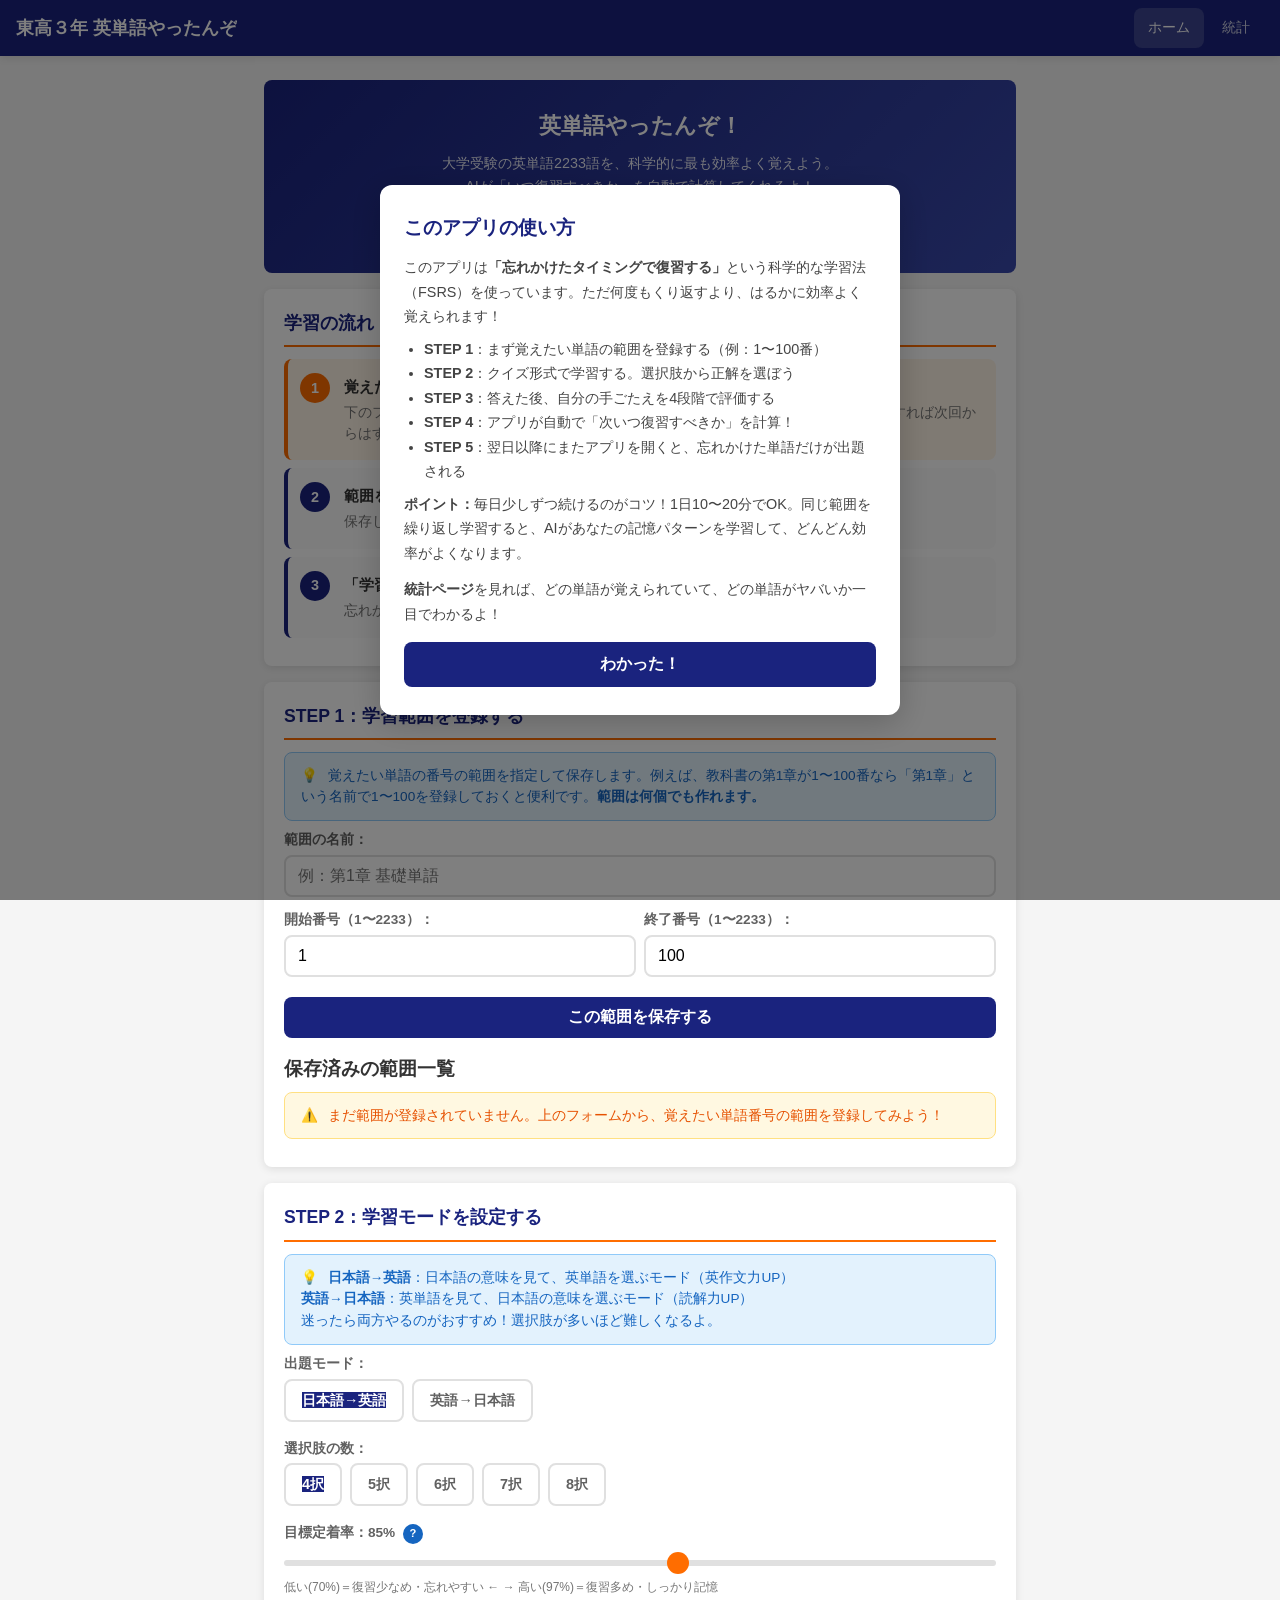
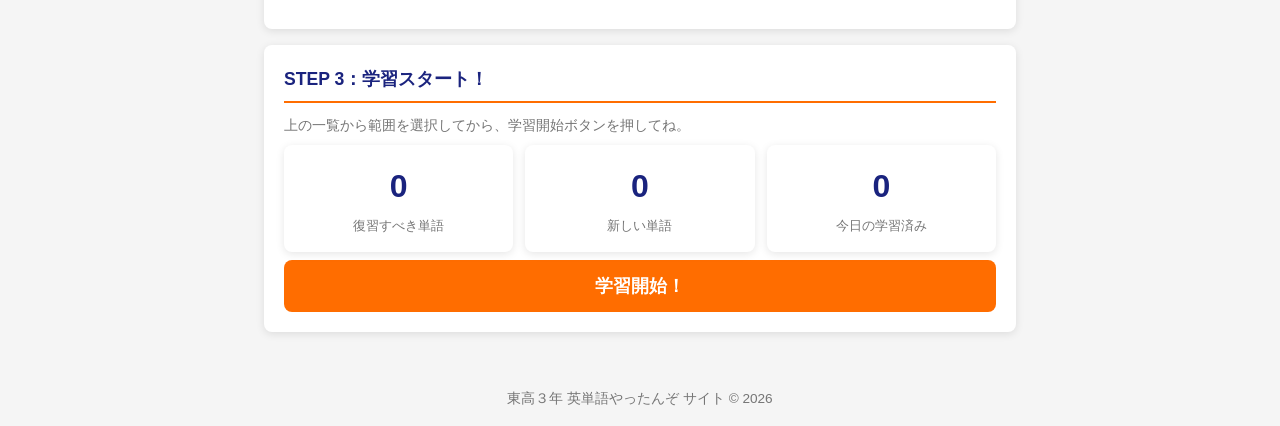
==== commit 499d191c: "feat: 高校生向けUX大幅改善 - 全ページに解説・ヘルプ・ガイドを追加 全ページに高校生でも迷わず使えるよう、ステップガイド、ヘルプバブル、 ポップアップ解説、初回訪問時の自動ヘルプ表示を追加。" ====
--- a/index.html
+++ b/index.html
@@ -8,109 +8,179 @@
 </head>
 <body>
 
-  <!-- ヘッダー・ナビゲーション -->
   <header class="navbar">
     <div class="brand">東高３年 英単語やったんぞ</div>
     <nav>
       <a href="index.html" class="active">ホーム</a>
-      <a href="study.html">学習</a>
       <a href="stats.html">統計</a>
     </nav>
   </header>
 
   <main class="container">
 
-    <!-- ようこそセクション -->
+    <!-- ヒーローセクション -->
+    <div class="hero">
+      <h1>英単語やったんぞ！</h1>
+      <p>大学受験の英単語2233語を、科学的に最も効率よく覚えよう。<br>AIが「いつ復習すべきか」を自動で計算してくれるよ！</p>
+      <button class="btn btn-accent mt-8" onclick="document.getElementById('how-popup').classList.add('show')" style="font-size:0.9rem">このアプリの使い方を見る</button>
+    </div>
+
+    <!-- 使い方ポップアップ -->
+    <div class="popup-overlay" id="how-popup">
+      <div class="popup">
+        <h2>このアプリの使い方</h2>
+        <p>このアプリは<strong>「忘れかけたタイミングで復習する」</strong>という科学的な学習法（FSRS）を使っています。ただ何度もくり返すより、はるかに効率よく覚えられます！</p>
+        <ul>
+          <li><strong>STEP 1</strong>：まず覚えたい単語の範囲を登録する（例：1〜100番）</li>
+          <li><strong>STEP 2</strong>：クイズ形式で学習する。選択肢から正解を選ぼう</li>
+          <li><strong>STEP 3</strong>：答えた後、自分の手ごたえを4段階で評価する</li>
+          <li><strong>STEP 4</strong>：アプリが自動で「次いつ復習すべきか」を計算！</li>
+          <li><strong>STEP 5</strong>：翌日以降にまたアプリを開くと、忘れかけた単語だけが出題される</li>
+        </ul>
+        <p><strong>ポイント：</strong>毎日少しずつ続けるのがコツ！1日10〜20分でOK。同じ範囲を繰り返し学習すると、AIがあなたの記憶パターンを学習して、どんどん効率がよくなります。</p>
+        <p style="margin-top:12px"><strong>統計ページ</strong>を見れば、どの単語が覚えられていて、どの単語がヤバいか一目でわかるよ！</p>
+        <button class="close-popup" onclick="this.closest('.popup-overlay').classList.remove('show')">わかった！</button>
+      </div>
+    </div>
+
+    <!-- ステップガイド -->
     <div class="card">
-      <div class="card-title">ようこそ！</div>
-      <p>大学受験に向けた英単語学習アプリです。FSRS（Free Spaced Repetition Scheduler）アルゴリズムで、2233語を効率的に記憶できます。</p>
+      <div class="card-title">学習の流れ <span class="help-icon" onclick="document.getElementById('how-popup').classList.add('show')">?</span></div>
+      <ol class="step-guide" id="step-guide">
+        <li class="step active" id="step-1">
+          <div class="step-title">覚えたい範囲を登録する</div>
+          <div class="step-desc">下のフォームで、単語番号の範囲（例：1〜100）に名前をつけて保存しよう。一度保存すれば次回からはすぐ使えるよ。</div>
+        </li>
+        <li class="step" id="step-2">
+          <div class="step-title">範囲を選んで設定を確認する</div>
+          <div class="step-desc">保存した範囲から学習したいものを選ぼう。出題モードや選択肢数も変えられるよ。</div>
+        </li>
+        <li class="step" id="step-3">
+          <div class="step-title">「学習開始」でクイズスタート！</div>
+          <div class="step-desc">忘れかけの単語と新しい単語が自動で出題されるよ。毎日続けると効果バツグン！</div>
+        </li>
+      </ol>
     </div>
 
     <!-- 学習範囲設定 -->
-    <div class="card">
-      <div class="card-title">学習範囲設定</div>
-
-      <div id="range-form">
+    <div class="card" id="range-card">
+      <div class="card-title">STEP 1：学習範囲を登録する</div>
+      <div class="help-bubble">
+        覚えたい単語の番号の範囲を指定して保存します。例えば、教科書の第1章が1〜100番なら「第1章」という名前で1〜100を登録しておくと便利です。<strong>範囲は何個でも作れます。</strong>
+      </div>
+
+      <div id="range-form" class="mt-8">
         <div class="form-group">
-          <label for="range-name">範囲名：</label>
-          <input type="text" id="range-name" placeholder="例：第1章 基礎単語">
+          <label for="range-name">範囲の名前：</label>
+          <input type="text" id="range-name" class="form-control" placeholder="例：第1章 基礎単語">
         </div>
         <div class="form-row">
           <div class="form-group">
-            <label for="range-start">開始番号：</label>
-            <input type="number" id="range-start" min="1" max="2233" value="1">
+            <label for="range-start">開始番号（1〜2233）：</label>
+            <input type="number" id="range-start" class="form-control" min="1" max="2233" value="1">
           </div>
           <div class="form-group">
-            <label for="range-end">終了番号：</label>
-            <input type="number" id="range-end" min="1" max="2233" value="100">
+            <label for="range-end">終了番号（1〜2233）：</label>
+            <input type="number" id="range-end" class="form-control" min="1" max="2233" value="100">
           </div>
         </div>
-        <button id="save-range-btn" class="btn btn-primary btn-block mt-8" type="button">範囲を保存</button>
-      </div>
-
+        <button id="save-range-btn" class="btn btn-primary btn-block mt-8" type="button">この範囲を保存する</button>
+      </div>
+
+      <!-- 保存済み範囲 -->
       <div id="range-list" class="mt-16">
-        <h3 class="mb-8">保存済み範囲</h3>
-        <ul id="ranges-ul">
+        <div class="flex-between mb-8">
+          <h3>保存済みの範囲一覧</h3>
+        </div>
+        <div id="ranges-container">
           <!-- 保存された範囲がここに表示される -->
+        </div>
+        <div id="no-ranges-msg" class="help-bubble warning">
+          まだ範囲が登録されていません。上のフォームから、覚えたい単語番号の範囲を登録してみよう！
+        </div>
+      </div>
+    </div>
+
+    <!-- 学習モード選択 -->
+    <div class="card" id="mode-card">
+      <div class="card-title">STEP 2：学習モードを設定する</div>
+
+      <div class="help-bubble">
+        <strong>日本語→英語</strong>：日本語の意味を見て、英単語を選ぶモード（英作文力UP）<br>
+        <strong>英語→日本語</strong>：英単語を見て、日本語の意味を選ぶモード（読解力UP）<br>
+        迷ったら両方やるのがおすすめ！選択肢が多いほど難しくなるよ。
+      </div>
+
+      <div class="form-group mt-8">
+        <label>出題モード：</label>
+        <div class="radio-group">
+          <label><input type="radio" name="study-mode" value="jp2en" checked><span>日本語→英語</span></label>
+          <label><input type="radio" name="study-mode" value="en2jp"><span>英語→日本語</span></label>
+        </div>
+      </div>
+
+      <div class="form-group">
+        <label>選択肢の数：</label>
+        <div class="radio-group">
+          <label><input type="radio" name="choice-count" value="4" checked><span>4択</span></label>
+          <label><input type="radio" name="choice-count" value="5"><span>5択</span></label>
+          <label><input type="radio" name="choice-count" value="6"><span>6択</span></label>
+          <label><input type="radio" name="choice-count" value="7"><span>7択</span></label>
+          <label><input type="radio" name="choice-count" value="8"><span>8択</span></label>
+        </div>
+      </div>
+
+      <div class="form-group">
+        <label for="retention-slider">
+          目標定着率：<strong id="retention-value">85%</strong>
+          <span class="help-icon" onclick="document.getElementById('retention-popup').classList.add('show')">?</span>
+        </label>
+        <input type="range" id="retention-slider" min="70" max="97" value="85" step="1">
+        <div class="text-xs text-muted mt-4">低い(70%)＝復習少なめ・忘れやすい ← → 高い(97%)＝復習多め・しっかり記憶</div>
+      </div>
+    </div>
+
+    <!-- 定着率ポップアップ -->
+    <div class="popup-overlay" id="retention-popup">
+      <div class="popup">
+        <h2>「目標定着率」って何？</h2>
+        <p>目標定着率とは、<strong>「次にその単語を見たとき、何%の確率で思い出せるようにしたいか」</strong>という設定です。</p>
+        <ul>
+          <li><strong>85%（おすすめ）</strong>：復習回数と記憶のバランスが最適</li>
+          <li><strong>90%以上</strong>：しっかり覚えたい人向け。復習回数は増えるけど確実</li>
+          <li><strong>70〜80%</strong>：とりあえずざっと覚えたい人向け。復習は少なくて済む</li>
         </ul>
-        <p id="no-ranges-msg" class="text-muted text-sm">保存された範囲はありません。上のフォームから新しい範囲を作成してください。</p>
-      </div>
-    </div>
-
-    <!-- 学習モード選択 -->
-    <div class="card">
-      <div class="card-title">学習モード選択</div>
-
-      <div class="form-group">
-        <label>出題方向：</label>
-        <div class="radio-group">
-          <label>
-            <input type="radio" name="study-mode" value="jp2en" checked>
-            日本語→英語
-          </label>
-          <label>
-            <input type="radio" name="study-mode" value="en2jp">
-            英語→日本語
-          </label>
-        </div>
-      </div>
-
-      <div class="form-group">
-        <label for="choice-count">選択肢数：</label>
-        <div class="radio-group">
-          <label><input type="radio" name="choice-count" value="4" checked>4択</label>
-          <label><input type="radio" name="choice-count" value="5">5択</label>
-          <label><input type="radio" name="choice-count" value="6">6択</label>
-          <label><input type="radio" name="choice-count" value="7">7択</label>
-          <label><input type="radio" name="choice-count" value="8">8択</label>
-        </div>
-      </div>
-
-      <div class="form-group">
-        <label for="retention-slider">目標定着率：<span id="retention-value">85%</span></label>
-        <input type="range" id="retention-slider" min="70" max="97" value="85" step="1">
-      </div>
-
-      <button id="start-study-btn" class="btn btn-accent btn-block mt-16" type="button">学習開始</button>
-    </div>
-
-    <!-- 今日の学習サマリー -->
-    <div class="card">
-      <div class="card-title">今日の学習サマリー</div>
-      <div class="summary-grid">
+        <p>最初は<strong>85%</strong>のままでOK！慣れてきたら調整してみよう。</p>
+        <button class="close-popup" onclick="this.closest('.popup-overlay').classList.remove('show')">なるほど！</button>
+      </div>
+    </div>
+
+    <!-- 学習開始ボタン -->
+    <div class="card" id="start-card">
+      <div class="card-title">STEP 3：学習スタート！</div>
+      <div id="start-summary" class="mb-8">
+        <p class="text-muted text-sm" id="start-status-msg">上の一覧から範囲を選択してから、学習開始ボタンを押してね。</p>
+      </div>
+
+      <div class="summary-grid mb-8" id="today-summary-grid">
         <div class="summary-item">
           <div class="num" id="due-count">0</div>
-          <div class="label">復習カード</div>
+          <div class="label">復習すべき単語</div>
         </div>
         <div class="summary-item">
           <div class="num" id="new-count">0</div>
-          <div class="label">新規カード</div>
+          <div class="label">新しい単語</div>
         </div>
         <div class="summary-item">
           <div class="num" id="studied-count">0</div>
           <div class="label">今日の学習済み</div>
         </div>
       </div>
+
+      <button id="start-study-btn" class="btn btn-accent btn-block" type="button" style="font-size:1.1rem;padding:14px">学習開始！</button>
+      <div class="help-bubble success mt-8" id="start-hint" style="display:none">
+        復習すべき単語がある場合はそちらから出題されるよ。復習が終わったら新しい単語（最大20語）が出るよ！
+      </div>
     </div>
 
   </main>
@@ -119,248 +189,293 @@
     <p>東高３年 英単語やったんぞ サイト &copy; 2026</p>
   </footer>
 
+  <div class="toast-container" id="toast-container"></div>
+
   <script src="js/words.js"></script>
   <script src="js/fsrs.js"></script>
   <script>
-    (function () {
-      // --- 範囲管理 ---
-      const RANGES_KEY = 'savedRanges';
-      const SETTINGS_KEY = 'studySettings';
-      const CARD_DATA_KEY = 'cardData';
-      const SELECTED_RANGE_KEY = 'selectedRangeId';
-
-      let selectedRangeId = localStorage.getItem(SELECTED_RANGE_KEY) || null;
-
-      function loadRanges() {
-        try {
-          return JSON.parse(localStorage.getItem(RANGES_KEY)) || [];
-        } catch (e) {
-          return [];
+  (function () {
+    'use strict';
+    const RANGES_KEY = 'savedRanges';
+    const SETTINGS_KEY = 'studySettings';
+    const CARD_DATA_KEY = 'cardData';
+    const SELECTED_RANGE_KEY = 'selectedRangeId';
+    const fsrs = window.FSRS;
+    const now = new Date();
+
+    let selectedRangeId = localStorage.getItem(SELECTED_RANGE_KEY) || null;
+
+    function loadRanges() {
+      try { return JSON.parse(localStorage.getItem(RANGES_KEY)) || []; } catch (e) { return []; }
+    }
+    function saveRanges(ranges) {
+      localStorage.setItem(RANGES_KEY, JSON.stringify(ranges));
+    }
+    function loadCardData() {
+      try { return JSON.parse(localStorage.getItem(CARD_DATA_KEY)) || {}; } catch (e) { return {}; }
+    }
+    function escapeHtml(text) {
+      var div = document.createElement('div');
+      div.appendChild(document.createTextNode(text));
+      return div.innerHTML;
+    }
+
+    // --- 範囲ごとのミニ統計 ---
+    function getRangeStats(range) {
+      const cardData = loadCardData();
+      const total = range.end - range.start + 1;
+      let studied = 0, mastered = 0, good = 0, warning = 0, danger = 0, forgot = 0, newCount = 0, due = 0;
+      const today = now.toISOString().slice(0, 10);
+      let studiedToday = 0;
+
+      for (let i = range.start; i <= range.end; i++) {
+        const card = cardData[i];
+        if (!card || card.state === 'new') {
+          newCount++;
+          continue;
         }
-      }
-
-      function saveRanges(ranges) {
-        localStorage.setItem(RANGES_KEY, JSON.stringify(ranges));
-      }
-
-      function renderRanges() {
-        const ranges = loadRanges();
-        const ul = document.getElementById('ranges-ul');
-        const noMsg = document.getElementById('no-ranges-msg');
-
-        ul.innerHTML = '';
-
-        if (ranges.length === 0) {
-          noMsg.style.display = 'block';
-          return;
-        }
-
-        noMsg.style.display = 'none';
-
-        ranges.forEach(function (range) {
-          const li = document.createElement('li');
-          li.className = 'range-item' + (range.id === selectedRangeId ? ' selected' : '');
-          li.innerHTML =
-            '<div class="range-info">' +
-              '<span class="range-name">' + escapeHtml(range.name) + '</span>' +
-              '<span class="range-numbers">' + range.start + ' - ' + range.end + '</span>' +
-            '</div>' +
-            '<div class="range-actions">' +
-              '<button class="select-range-btn" data-id="' + range.id + '">選択</button>' +
-              '<button class="study-range-btn" data-id="' + range.id + '">学習する</button>' +
-              '<button class="delete-range-btn" data-id="' + range.id + '">削除</button>' +
-            '</div>';
-          ul.appendChild(li);
+        studied++;
+        const r = fsrs.getRecallProbability(card, now);
+        if (r >= 0.95) mastered++;
+        else if (r >= 0.85) good++;
+        else if (r >= 0.70) warning++;
+        else if (r >= 0.50) danger++;
+        else forgot++;
+
+        if (r <= 0.85 || card.state === 'learning') due++;
+        if (card.lastReview && card.lastReview.slice(0, 10) === today) studiedToday++;
+      }
+      return { total, studied, mastered, good, warning, danger, forgot, newCount, due, studiedToday };
+    }
+
+    function buildMiniBar(stats) {
+      const t = stats.total;
+      if (t === 0) return '';
+      const segs = [
+        { cls: 'seg-perfect', count: stats.mastered },
+        { cls: 'seg-good', count: stats.good },
+        { cls: 'seg-warning', count: stats.warning },
+        { cls: 'seg-danger', count: stats.danger },
+        { cls: 'seg-forgot', count: stats.forgot },
+        { cls: 'seg-new', count: stats.newCount }
+      ];
+      return '<div class="mini-bar">' +
+        segs.filter(s => s.count > 0).map(s =>
+          '<div class="segment ' + s.cls + '" style="width:' + (s.count / t * 100) + '%"></div>'
+        ).join('') +
+      '</div>';
+    }
+
+    // --- 範囲レンダリング ---
+    function renderRanges() {
+      const ranges = loadRanges();
+      const container = document.getElementById('ranges-container');
+      const noMsg = document.getElementById('no-ranges-msg');
+      container.innerHTML = '';
+
+      if (ranges.length === 0) {
+        noMsg.style.display = 'block';
+        updateStepGuide(false);
+        return;
+      }
+      noMsg.style.display = 'none';
+      updateStepGuide(true);
+
+      ranges.forEach(function (range) {
+        const stats = getRangeStats(range);
+        const isSelected = range.id === selectedRangeId;
+        const pctStudied = stats.total > 0 ? Math.round(stats.studied / stats.total * 100) : 0;
+        const pctMastered = stats.total > 0 ? Math.round(stats.mastered / stats.total * 100) : 0;
+
+        const div = document.createElement('div');
+        div.className = 'range-item' + (isSelected ? ' selected' : '');
+        div.innerHTML =
+          '<div class="range-item-header">' +
+            '<span class="range-name">' + escapeHtml(range.name) + '</span>' +
+            '<span class="range-numbers">No.' + range.start + '〜' + range.end + '（' + stats.total + '語）</span>' +
+          '</div>' +
+          buildMiniBar(stats) +
+          '<div class="range-item-stats">' +
+            '<span class="stat-chip">学習済: <strong>' + pctStudied + '%</strong></span>' +
+            '<span class="stat-chip">完全記憶: <strong>' + pctMastered + '%</strong></span>' +
+            '<span class="stat-chip">要復習: <strong style="color:var(--danger)">' + stats.due + '語</strong></span>' +
+            '<span class="stat-chip">今日: <strong>' + stats.studiedToday + '語</strong></span>' +
+          '</div>' +
+          '<div class="range-item-actions">' +
+            '<button class="btn btn-sm ' + (isSelected ? 'btn-accent' : 'btn-outline') + ' select-range-btn" data-id="' + range.id + '">' +
+              (isSelected ? '選択中' : '選択する') +
+            '</button>' +
+            '<button class="btn btn-sm btn-success study-range-btn" data-id="' + range.id + '">学習する</button>' +
+            '<button class="btn btn-sm btn-danger delete-range-btn" data-id="' + range.id + '">削除</button>' +
+          '</div>';
+        container.appendChild(div);
+      });
+
+      // Event listeners
+      container.querySelectorAll('.select-range-btn').forEach(function (btn) {
+        btn.addEventListener('click', function () {
+          selectedRangeId = this.getAttribute('data-id');
+          localStorage.setItem(SELECTED_RANGE_KEY, selectedRangeId);
+          renderRanges();
+          updateSummary();
         });
-
-        // 選択ボタン
-        ul.querySelectorAll('.select-range-btn').forEach(function (btn) {
-          btn.addEventListener('click', function () {
-            selectedRangeId = this.getAttribute('data-id');
-            localStorage.setItem(SELECTED_RANGE_KEY, selectedRangeId);
+      });
+      container.querySelectorAll('.study-range-btn').forEach(function (btn) {
+        btn.addEventListener('click', function () {
+          selectedRangeId = this.getAttribute('data-id');
+          localStorage.setItem(SELECTED_RANGE_KEY, selectedRangeId);
+          startStudy(selectedRangeId);
+        });
+      });
+      container.querySelectorAll('.delete-range-btn').forEach(function (btn) {
+        btn.addEventListener('click', function () {
+          if (confirm('「' + ranges.find(r => r.id === this.getAttribute('data-id')).name + '」を削除しますか？\n（学習データは消えません）')) {
+            var rangeId = this.getAttribute('data-id');
+            var newRanges = loadRanges().filter(r => r.id !== rangeId);
+            saveRanges(newRanges);
+            if (selectedRangeId === rangeId) {
+              selectedRangeId = null;
+              localStorage.removeItem(SELECTED_RANGE_KEY);
+            }
             renderRanges();
             updateSummary();
-          });
+          }
         });
-
-        // 学習するボタン
-        ul.querySelectorAll('.study-range-btn').forEach(function (btn) {
-          btn.addEventListener('click', function () {
-            var rangeId = this.getAttribute('data-id');
-            selectedRangeId = rangeId;
-            localStorage.setItem(SELECTED_RANGE_KEY, selectedRangeId);
-            startStudy(rangeId);
-          });
-        });
-
-        // 削除ボタン
-        ul.querySelectorAll('.delete-range-btn').forEach(function (btn) {
-          btn.addEventListener('click', function () {
-            var rangeId = this.getAttribute('data-id');
-            if (confirm('この範囲を削除しますか？')) {
-              var ranges = loadRanges().filter(function (r) { return r.id !== rangeId; });
-              saveRanges(ranges);
-              if (selectedRangeId === rangeId) {
-                selectedRangeId = null;
-                localStorage.removeItem(SELECTED_RANGE_KEY);
-              }
-              renderRanges();
-              updateSummary();
-            }
-          });
-        });
-      }
-
-      function escapeHtml(text) {
-        var div = document.createElement('div');
-        div.appendChild(document.createTextNode(text));
-        return div.innerHTML;
-      }
-
-      // 新しい範囲を追加
-      document.getElementById('save-range-btn').addEventListener('click', function () {
-        var name = document.getElementById('range-name').value.trim();
-        var start = parseInt(document.getElementById('range-start').value, 10);
-        var end = parseInt(document.getElementById('range-end').value, 10);
-
-        if (!name) {
-          alert('範囲名を入力してください。');
-          return;
-        }
-        if (isNaN(start) || isNaN(end) || start < 1 || end < 1 || start > 2233 || end > 2233) {
-          alert('開始番号と終了番号は1から2233の間で入力してください。');
-          return;
-        }
-        if (start > end) {
-          alert('開始番号は終了番号以下にしてください。');
-          return;
-        }
-
-        var ranges = loadRanges();
-        var newRange = {
-          id: Date.now().toString(),
-          name: name,
-          start: start,
-          end: end
-        };
-        ranges.push(newRange);
-        saveRanges(ranges);
-
-        // フォームリセット
-        document.getElementById('range-name').value = '';
-        document.getElementById('range-start').value = '1';
-        document.getElementById('range-end').value = '100';
-
-        renderRanges();
       });
-
-      // --- 学習モード設定 ---
-      function loadSettings() {
-        try {
-          return JSON.parse(localStorage.getItem(SETTINGS_KEY)) || {};
-        } catch (e) {
-          return {};
-        }
-      }
-
-      function applySettings() {
-        var settings = loadSettings();
-
-        if (settings.mode) {
-          var modeRadio = document.querySelector('input[name="study-mode"][value="' + settings.mode + '"]');
-          if (modeRadio) modeRadio.checked = true;
-        }
-
-        if (settings.choices) {
-          var choiceRadio = document.querySelector('input[name="choice-count"][value="' + settings.choices + '"]');
-          if (choiceRadio) choiceRadio.checked = true;
-        }
-
-        if (settings.retention !== undefined) {
-          var slider = document.getElementById('retention-slider');
-          slider.value = settings.retention;
-          document.getElementById('retention-value').textContent = settings.retention + '%';
-        }
-      }
-
-      // 定着率スライダー更新
-      document.getElementById('retention-slider').addEventListener('input', function () {
-        document.getElementById('retention-value').textContent = this.value + '%';
-      });
-
-      // 学習開始
-      function startStudy(rangeId) {
-        var mode = document.querySelector('input[name="study-mode"]:checked').value;
-        var choices = document.querySelector('input[name="choice-count"]:checked').value;
-        var retention = document.getElementById('retention-slider').value;
-
-        // 設定を保存
-        var settings = { mode: mode, choices: choices, retention: parseInt(retention, 10) };
-        localStorage.setItem(SETTINGS_KEY, JSON.stringify(settings));
-
-        var retentionDecimal = (parseInt(retention, 10) / 100).toFixed(2);
-        var url = 'study.html?rangeId=' + encodeURIComponent(rangeId) +
-                  '&mode=' + encodeURIComponent(mode) +
-                  '&choices=' + encodeURIComponent(choices) +
-                  '&retention=' + encodeURIComponent(retentionDecimal);
-        window.location.href = url;
-      }
-
-      document.getElementById('start-study-btn').addEventListener('click', function () {
-        if (!selectedRangeId) {
-          alert('学習する範囲を選択してください。');
-          return;
-        }
-        startStudy(selectedRangeId);
-      });
-
-      // --- 今日の学習サマリー ---
-      function updateSummary() {
-        var dueCount = 0;
-        var newCount = 0;
-        var studiedCount = 0;
-
-        try {
-          var cardData = JSON.parse(localStorage.getItem(CARD_DATA_KEY)) || {};
-          var today = new Date().toISOString().slice(0, 10);
-
-          if (selectedRangeId) {
-            var ranges = loadRanges();
-            var selectedRange = ranges.find(function (r) { return r.id === selectedRangeId; });
-
-            if (selectedRange) {
-              for (var i = selectedRange.start; i <= selectedRange.end; i++) {
-                var card = cardData[i];
-                if (!card) {
-                  newCount++;
-                } else {
-                  if (card.lastReview && card.lastReview.slice(0, 10) === today) {
-                    studiedCount++;
-                  }
-                  if (card.due) {
-                    var dueDate = new Date(card.due);
-                    if (dueDate <= new Date()) {
-                      dueCount++;
-                    }
-                  }
-                }
-              }
-            }
-          }
-        } catch (e) {
-          // データ読み込みエラー時はゼロのまま
-        }
-
-        document.getElementById('due-count').textContent = dueCount;
-        document.getElementById('new-count').textContent = newCount;
-        document.getElementById('studied-count').textContent = studiedCount;
-      }
-
-      // --- 初期化 ---
-      applySettings();
+    }
+
+    // --- ステップガイド更新 ---
+    function updateStepGuide(hasRanges) {
+      const s1 = document.getElementById('step-1');
+      const s2 = document.getElementById('step-2');
+      const s3 = document.getElementById('step-3');
+      s1.className = 'step' + (hasRanges ? ' done' : ' active');
+      s2.className = 'step' + (hasRanges && selectedRangeId ? ' done' : (hasRanges ? ' active' : ''));
+      s3.className = 'step' + (hasRanges && selectedRangeId ? ' active' : '');
+    }
+
+    // --- 範囲追加 ---
+    document.getElementById('save-range-btn').addEventListener('click', function () {
+      var name = document.getElementById('range-name').value.trim();
+      var start = parseInt(document.getElementById('range-start').value, 10);
+      var end = parseInt(document.getElementById('range-end').value, 10);
+
+      if (!name) { alert('範囲の名前を入力してね！\n例：「第1章」「基礎100語」など'); return; }
+      if (isNaN(start) || isNaN(end) || start < 1 || end < 1 || start > 2233 || end > 2233) {
+        alert('番号は1〜2233の間で入力してね！'); return;
+      }
+      if (start > end) { alert('開始番号は終了番号以下にしてね！'); return; }
+
+      var ranges = loadRanges();
+      ranges.push({ id: Date.now().toString(), name: name, start: start, end: end });
+      saveRanges(ranges);
+
+      document.getElementById('range-name').value = '';
+      document.getElementById('range-start').value = '1';
+      document.getElementById('range-end').value = '100';
+
+      showToast('「' + name + '」を保存しました！', 'success');
       renderRanges();
       updateSummary();
-    })();
+    });
+
+    // --- 設定復元 ---
+    function loadSettings() {
+      try { return JSON.parse(localStorage.getItem(SETTINGS_KEY)) || {}; } catch (e) { return {}; }
+    }
+    function applySettings() {
+      var s = loadSettings();
+      if (s.mode) {
+        var r = document.querySelector('input[name="study-mode"][value="' + s.mode + '"]');
+        if (r) r.checked = true;
+      }
+      if (s.choices) {
+        var c = document.querySelector('input[name="choice-count"][value="' + s.choices + '"]');
+        if (c) c.checked = true;
+      }
+      if (s.retention !== undefined) {
+        document.getElementById('retention-slider').value = s.retention;
+        document.getElementById('retention-value').textContent = s.retention + '%';
+      }
+    }
+
+    document.getElementById('retention-slider').addEventListener('input', function () {
+      document.getElementById('retention-value').textContent = this.value + '%';
+    });
+
+    // --- 学習開始 ---
+    function startStudy(rangeId) {
+      var mode = document.querySelector('input[name="study-mode"]:checked').value;
+      var choices = document.querySelector('input[name="choice-count"]:checked').value;
+      var retention = document.getElementById('retention-slider').value;
+      localStorage.setItem(SETTINGS_KEY, JSON.stringify({ mode: mode, choices: choices, retention: parseInt(retention) }));
+      var url = 'study.html?rangeId=' + encodeURIComponent(rangeId) +
+        '&mode=' + encodeURIComponent(mode) +
+        '&choices=' + encodeURIComponent(choices) +
+        '&retention=' + encodeURIComponent((parseInt(retention) / 100).toFixed(2));
+      window.location.href = url;
+    }
+
+    document.getElementById('start-study-btn').addEventListener('click', function () {
+      if (!selectedRangeId) {
+        alert('まず上の一覧から、学習したい範囲を「選択」してね！');
+        return;
+      }
+      startStudy(selectedRangeId);
+    });
+
+    // --- 今日のサマリー ---
+    function updateSummary() {
+      var due = 0, newC = 0, studied = 0;
+      var statusMsg = document.getElementById('start-status-msg');
+      var hint = document.getElementById('start-hint');
+
+      if (!selectedRangeId) {
+        statusMsg.textContent = '上の一覧から範囲を選択してから、学習開始ボタンを押してね。';
+        statusMsg.style.display = 'block';
+        hint.style.display = 'none';
+      } else {
+        var ranges = loadRanges();
+        var sel = ranges.find(r => r.id === selectedRangeId);
+        if (sel) {
+          var stats = getRangeStats(sel);
+          due = stats.due;
+          newC = stats.newCount;
+          studied = stats.studiedToday;
+          statusMsg.innerHTML = '選択中：<strong>' + escapeHtml(sel.name) + '</strong>（No.' + sel.start + '〜' + sel.end + '）';
+          hint.style.display = (due > 0 || newC > 0) ? 'block' : 'none';
+        }
+      }
+      document.getElementById('due-count').textContent = due;
+      document.getElementById('new-count').textContent = newC;
+      document.getElementById('studied-count').textContent = studied;
+
+      updateStepGuide(loadRanges().length > 0);
+    }
+
+    // --- Toast ---
+    function showToast(msg, type) {
+      var container = document.getElementById('toast-container');
+      var toast = document.createElement('div');
+      toast.className = 'toast ' + (type || '');
+      toast.textContent = msg;
+      container.appendChild(toast);
+      setTimeout(function () { toast.remove(); }, 3000);
+    }
+
+    // --- 初回訪問チェック ---
+    if (!localStorage.getItem('visited')) {
+      localStorage.setItem('visited', '1');
+      setTimeout(function () {
+        document.getElementById('how-popup').classList.add('show');
+      }, 500);
+    }
+
+    // --- 初期化 ---
+    applySettings();
+    renderRanges();
+    updateSummary();
+  })();
   </script>
 
 </body>
--- a/css/style.css
+++ b/css/style.css
@@ -539,12 +539,213 @@
 }
 .empty-state .empty-icon { font-size: 3rem; margin-bottom: 12px; }
 
+/* --- Step guide --- */
+.step-guide {
+  counter-reset: step;
+  margin: 0;
+  padding: 0;
+  list-style: none;
+}
+.step-guide .step {
+  position: relative;
+  padding: 16px 16px 16px 56px;
+  margin-bottom: 8px;
+  background: var(--gray-50);
+  border-radius: var(--radius);
+  border-left: 4px solid var(--primary);
+}
+.step-guide .step::before {
+  counter-increment: step;
+  content: counter(step);
+  position: absolute;
+  left: 12px;
+  top: 14px;
+  width: 30px;
+  height: 30px;
+  background: var(--primary);
+  color: #fff;
+  border-radius: 50%;
+  display: flex;
+  align-items: center;
+  justify-content: center;
+  font-weight: 700;
+  font-size: 0.9rem;
+}
+.step-guide .step.done { border-left-color: var(--success); opacity: 0.7; }
+.step-guide .step.done::before { background: var(--success); }
+.step-guide .step.active { border-left-color: var(--accent); background: #fff4e6; }
+.step-guide .step.active::before { background: var(--accent); }
+.step-title { font-weight: 700; font-size: 0.95rem; margin-bottom: 4px; }
+.step-desc { font-size: 0.85rem; color: var(--gray-600); line-height: 1.5; }
+
+/* --- Help tooltip / bubble --- */
+.help-bubble {
+  background: #e3f2fd;
+  border: 1px solid #90caf9;
+  border-radius: var(--radius);
+  padding: 12px 16px;
+  margin: 8px 0;
+  font-size: 0.85rem;
+  line-height: 1.6;
+  color: #1565c0;
+  position: relative;
+}
+.help-bubble::before {
+  content: "💡";
+  margin-right: 6px;
+}
+.help-bubble.warning {
+  background: #fff8e1;
+  border-color: #ffe082;
+  color: #e65100;
+}
+.help-bubble.warning::before { content: "⚠️"; }
+.help-bubble.success {
+  background: #e8f5e9;
+  border-color: #a5d6a7;
+  color: #2e7d32;
+}
+.help-bubble.success::before { content: "✅"; }
+
+/* --- Info icon / help toggle --- */
+.help-icon {
+  display: inline-flex;
+  align-items: center;
+  justify-content: center;
+  width: 20px;
+  height: 20px;
+  border-radius: 50%;
+  background: var(--info);
+  color: #fff;
+  font-size: 0.7rem;
+  font-weight: 700;
+  cursor: pointer;
+  margin-left: 4px;
+  vertical-align: middle;
+}
+.help-icon:hover { background: var(--primary); }
+
+/* --- Mini stacked bar for range list --- */
+.mini-bar {
+  display: flex;
+  height: 8px;
+  border-radius: 4px;
+  overflow: hidden;
+  margin-top: 6px;
+  width: 100%;
+}
+.mini-bar .segment { min-width: 1px; }
+
+/* --- Range item enhanced --- */
+.range-item {
+  display: flex;
+  flex-direction: column;
+  gap: 6px;
+  padding: 12px;
+  margin-bottom: 8px;
+  background: var(--gray-50);
+  border-radius: var(--radius);
+  border: 2px solid transparent;
+  transition: border-color 0.2s;
+}
+.range-item.selected { border-color: var(--accent); background: #fff8f0; }
+.range-item-header {
+  display: flex;
+  align-items: center;
+  gap: 8px;
+}
+.range-item-header .range-name { font-weight: 700; flex: 1; font-size: 0.95rem; }
+.range-item-header .range-numbers {
+  background: var(--gray-200);
+  padding: 2px 8px;
+  border-radius: 12px;
+  font-size: 0.75rem;
+  color: var(--gray-700);
+}
+.range-item-stats {
+  display: flex;
+  gap: 12px;
+  font-size: 0.75rem;
+  color: var(--gray-600);
+  flex-wrap: wrap;
+}
+.range-item-stats .stat-chip {
+  display: inline-flex;
+  align-items: center;
+  gap: 3px;
+}
+.range-item-actions {
+  display: flex;
+  gap: 6px;
+  margin-top: 4px;
+}
+.range-item-actions .btn { font-size: 0.8rem; padding: 6px 14px; }
+
+/* --- Welcome hero --- */
+.hero {
+  background: linear-gradient(135deg, var(--primary) 0%, var(--primary-light) 100%);
+  color: #fff;
+  border-radius: var(--radius);
+  padding: 28px 24px;
+  margin-bottom: 16px;
+  text-align: center;
+}
+.hero h1 { font-size: 1.4rem; margin-bottom: 8px; }
+.hero p { opacity: 0.9; font-size: 0.9rem; line-height: 1.6; }
+
+/* --- Popup overlay --- */
+.popup-overlay {
+  display: none;
+  position: fixed;
+  inset: 0;
+  background: rgba(0,0,0,0.5);
+  z-index: 500;
+  align-items: center;
+  justify-content: center;
+  padding: 16px;
+}
+.popup-overlay.show { display: flex; }
+.popup {
+  background: #fff;
+  border-radius: 12px;
+  padding: 28px 24px;
+  max-width: 520px;
+  width: 100%;
+  max-height: 85vh;
+  overflow-y: auto;
+  box-shadow: 0 8px 32px rgba(0,0,0,0.2);
+  animation: popIn 0.25s ease;
+}
+@keyframes popIn {
+  from { transform: scale(0.9); opacity: 0; }
+  to { transform: scale(1); opacity: 1; }
+}
+.popup h2 { font-size: 1.2rem; color: var(--primary); margin-bottom: 12px; }
+.popup p, .popup li { font-size: 0.9rem; line-height: 1.7; color: #444; }
+.popup ul { padding-left: 20px; margin: 8px 0; }
+.popup .close-popup {
+  display: block;
+  width: 100%;
+  margin-top: 16px;
+  padding: 12px;
+  background: var(--primary);
+  color: #fff;
+  border: none;
+  border-radius: var(--radius);
+  font-size: 1rem;
+  font-weight: 600;
+  cursor: pointer;
+}
+
 /* --- Utility --- */
 .text-center { text-align: center; }
 .text-muted { color: var(--gray-600); }
 .text-sm { font-size: 0.85rem; }
+.text-xs { font-size: 0.75rem; }
+.mt-4 { margin-top: 4px; }
 .mt-8 { margin-top: 8px; }
 .mt-16 { margin-top: 16px; }
+.mb-4 { margin-bottom: 4px; }
 .mb-8 { margin-bottom: 8px; }
 .mb-16 { margin-bottom: 16px; }
 .hidden { display: none !important; }
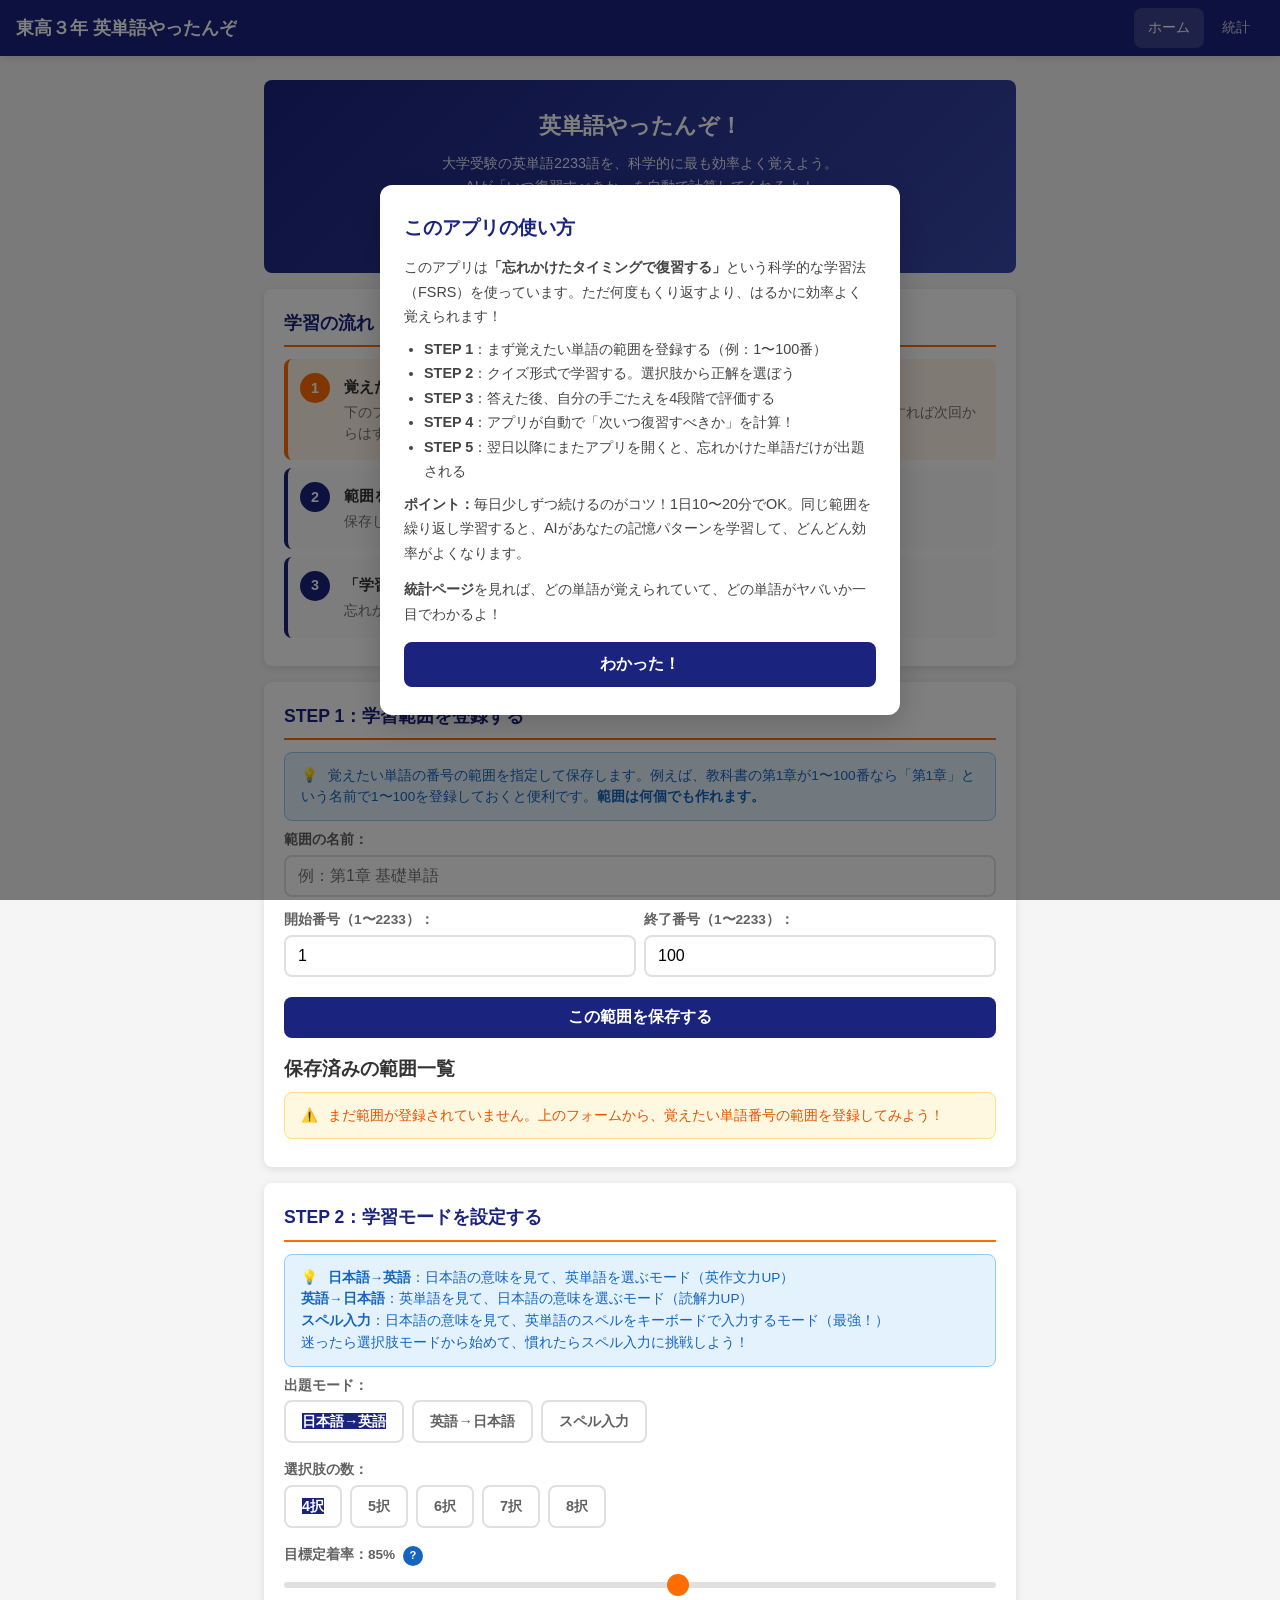
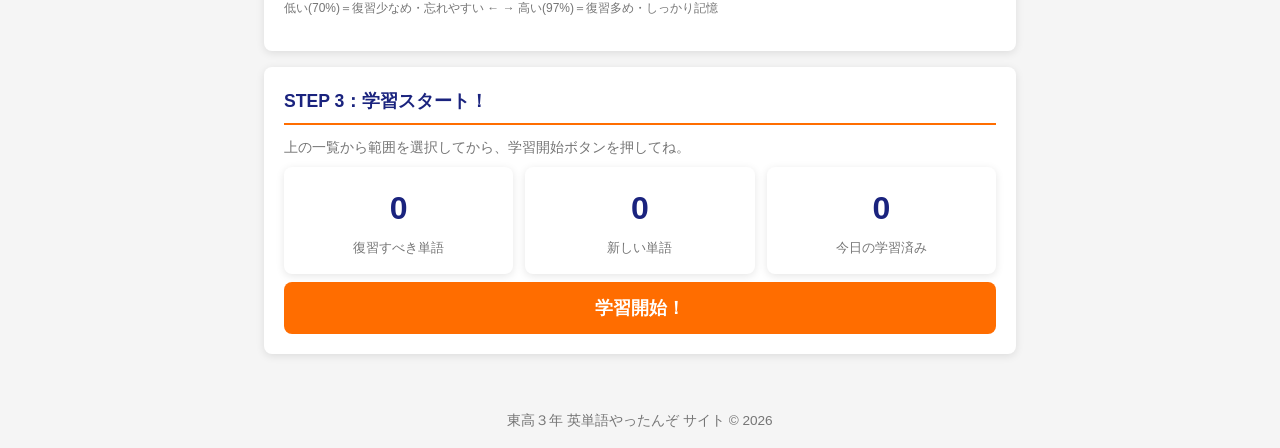
==== commit a74ec417: "feat: スペル入力モード追加 - 専用キーボードで予測変換なしのスペルチェック 日本語→英語・英語→日本語モードに加え、「スペル入力」モードを追加。 日本語の意味を見て英単語のスペルを専用キーボー" ====
--- a/index.html
+++ b/index.html
@@ -108,7 +108,8 @@
       <div class="help-bubble">
         <strong>日本語→英語</strong>：日本語の意味を見て、英単語を選ぶモード（英作文力UP）<br>
         <strong>英語→日本語</strong>：英単語を見て、日本語の意味を選ぶモード（読解力UP）<br>
-        迷ったら両方やるのがおすすめ！選択肢が多いほど難しくなるよ。
+        <strong>スペル入力</strong>：日本語の意味を見て、英単語のスペルをキーボードで入力するモード（最強！）<br>
+        迷ったら選択肢モードから始めて、慣れたらスペル入力に挑戦しよう！
       </div>
 
       <div class="form-group mt-8">
@@ -116,10 +117,11 @@
         <div class="radio-group">
           <label><input type="radio" name="study-mode" value="jp2en" checked><span>日本語→英語</span></label>
           <label><input type="radio" name="study-mode" value="en2jp"><span>英語→日本語</span></label>
-        </div>
-      </div>
-
-      <div class="form-group">
+          <label><input type="radio" name="study-mode" value="spelling"><span>スペル入力</span></label>
+        </div>
+      </div>
+
+      <div class="form-group" id="choice-count-group">
         <label>選択肢の数：</label>
         <div class="radio-group">
           <label><input type="radio" name="choice-count" value="4" checked><span>4択</span></label>
@@ -403,6 +405,19 @@
       document.getElementById('retention-value').textContent = this.value + '%';
     });
 
+    // Hide choice count for spelling mode
+    var choiceGroup = document.getElementById('choice-count-group');
+    document.querySelectorAll('input[name="study-mode"]').forEach(function(r) {
+      r.addEventListener('change', function() {
+        choiceGroup.style.display = this.value === 'spelling' ? 'none' : '';
+      });
+    });
+    // Apply on load
+    (function() {
+      var checked = document.querySelector('input[name="study-mode"]:checked');
+      if (checked && checked.value === 'spelling') choiceGroup.style.display = 'none';
+    })();
+
     // --- 学習開始 ---
     function startStudy(rangeId) {
       var mode = document.querySelector('input[name="study-mode"]:checked').value;
@@ -411,8 +426,10 @@
       localStorage.setItem(SETTINGS_KEY, JSON.stringify({ mode: mode, choices: choices, retention: parseInt(retention) }));
       var url = 'study.html?rangeId=' + encodeURIComponent(rangeId) +
         '&mode=' + encodeURIComponent(mode) +
-        '&choices=' + encodeURIComponent(choices) +
         '&retention=' + encodeURIComponent((parseInt(retention) / 100).toFixed(2));
+      if (mode !== 'spelling') {
+        url += '&choices=' + encodeURIComponent(choices);
+      }
       window.location.href = url;
     }
 
--- a/css/style.css
+++ b/css/style.css
@@ -751,10 +751,114 @@
 .hidden { display: none !important; }
 .flex-between { display: flex; justify-content: space-between; align-items: center; }
 
+/* --- Spelling input area --- */
+.spelling-area {
+  text-align: center;
+  margin-top: 16px;
+}
+.spelling-display {
+  display: flex;
+  align-items: center;
+  justify-content: center;
+  gap: 4px;
+  min-height: 52px;
+  padding: 12px 16px;
+  background: var(--gray-50);
+  border: 2px solid var(--gray-300);
+  border-radius: var(--radius);
+  font-size: 1.6rem;
+  font-weight: 700;
+  font-family: 'Courier New', Consolas, monospace;
+  letter-spacing: 2px;
+  color: var(--primary-dark);
+  word-break: break-all;
+  transition: border-color 0.2s;
+}
+.spelling-display.focused {
+  border-color: var(--primary);
+  box-shadow: 0 0 0 3px rgba(26,35,126,0.15);
+}
+.spelling-cursor {
+  display: inline-block;
+  width: 2px;
+  height: 1.4em;
+  background: var(--primary);
+  animation: cursorBlink 1s infinite;
+  vertical-align: middle;
+}
+@keyframes cursorBlink {
+  0%, 100% { opacity: 1; }
+  50% { opacity: 0; }
+}
+.spelling-submit-row {
+  display: flex;
+  gap: 8px;
+  margin-top: 12px;
+  justify-content: center;
+}
+.spelling-submit-row .btn { min-width: 100px; }
+
+/* --- Custom keyboard --- */
+.custom-keyboard {
+  margin-top: 16px;
+  user-select: none;
+  -webkit-user-select: none;
+}
+.kb-row {
+  display: flex;
+  justify-content: center;
+  gap: 4px;
+  margin-bottom: 4px;
+}
+.kb-key {
+  display: inline-flex;
+  align-items: center;
+  justify-content: center;
+  min-width: 30px;
+  height: 42px;
+  padding: 0 6px;
+  border: none;
+  border-radius: 6px;
+  background: #fff;
+  box-shadow: 0 1px 3px rgba(0,0,0,0.2);
+  font-size: 1rem;
+  font-weight: 600;
+  color: #333;
+  cursor: pointer;
+  transition: background 0.1s, transform 0.05s;
+  -webkit-tap-highlight-color: transparent;
+}
+.kb-key:active {
+  background: var(--gray-200);
+  transform: scale(0.93);
+}
+.kb-key.wide {
+  min-width: 56px;
+  font-size: 0.8rem;
+  background: var(--gray-200);
+}
+.kb-key.wide:active { background: var(--gray-300); }
+.kb-key.space-key {
+  flex: 1;
+  max-width: 200px;
+  font-size: 0.8rem;
+  background: var(--gray-100);
+}
+.kb-key.enter-key {
+  min-width: 72px;
+  background: var(--primary);
+  color: #fff;
+  font-size: 0.85rem;
+}
+.kb-key.enter-key:active { background: var(--primary-light); }
+.kb-key.enter-key:disabled { opacity: 0.5; cursor: not-allowed; }
+
 /* --- Responsive --- */
 @media (min-width: 600px) {
   .answer-grid { grid-template-columns: repeat(4, 1fr); }
   .container { padding: 24px; }
+  .kb-key { min-width: 36px; height: 46px; font-size: 1.05rem; }
+  .kb-key.wide { min-width: 64px; }
 }
 @media (max-width: 480px) {
   .navbar .brand { font-size: 0.9rem; }
@@ -762,4 +866,8 @@
   .quiz-word { font-size: 1.4rem; }
   .form-row { flex-direction: column; }
   .grade-buttons { grid-template-columns: repeat(2, 1fr); }
-}
+  .kb-key { min-width: 26px; height: 38px; font-size: 0.9rem; padding: 0 3px; }
+  .kb-key.wide { min-width: 44px; font-size: 0.7rem; }
+  .kb-key.enter-key { min-width: 56px; font-size: 0.75rem; }
+  .spelling-display { font-size: 1.3rem; }
+}
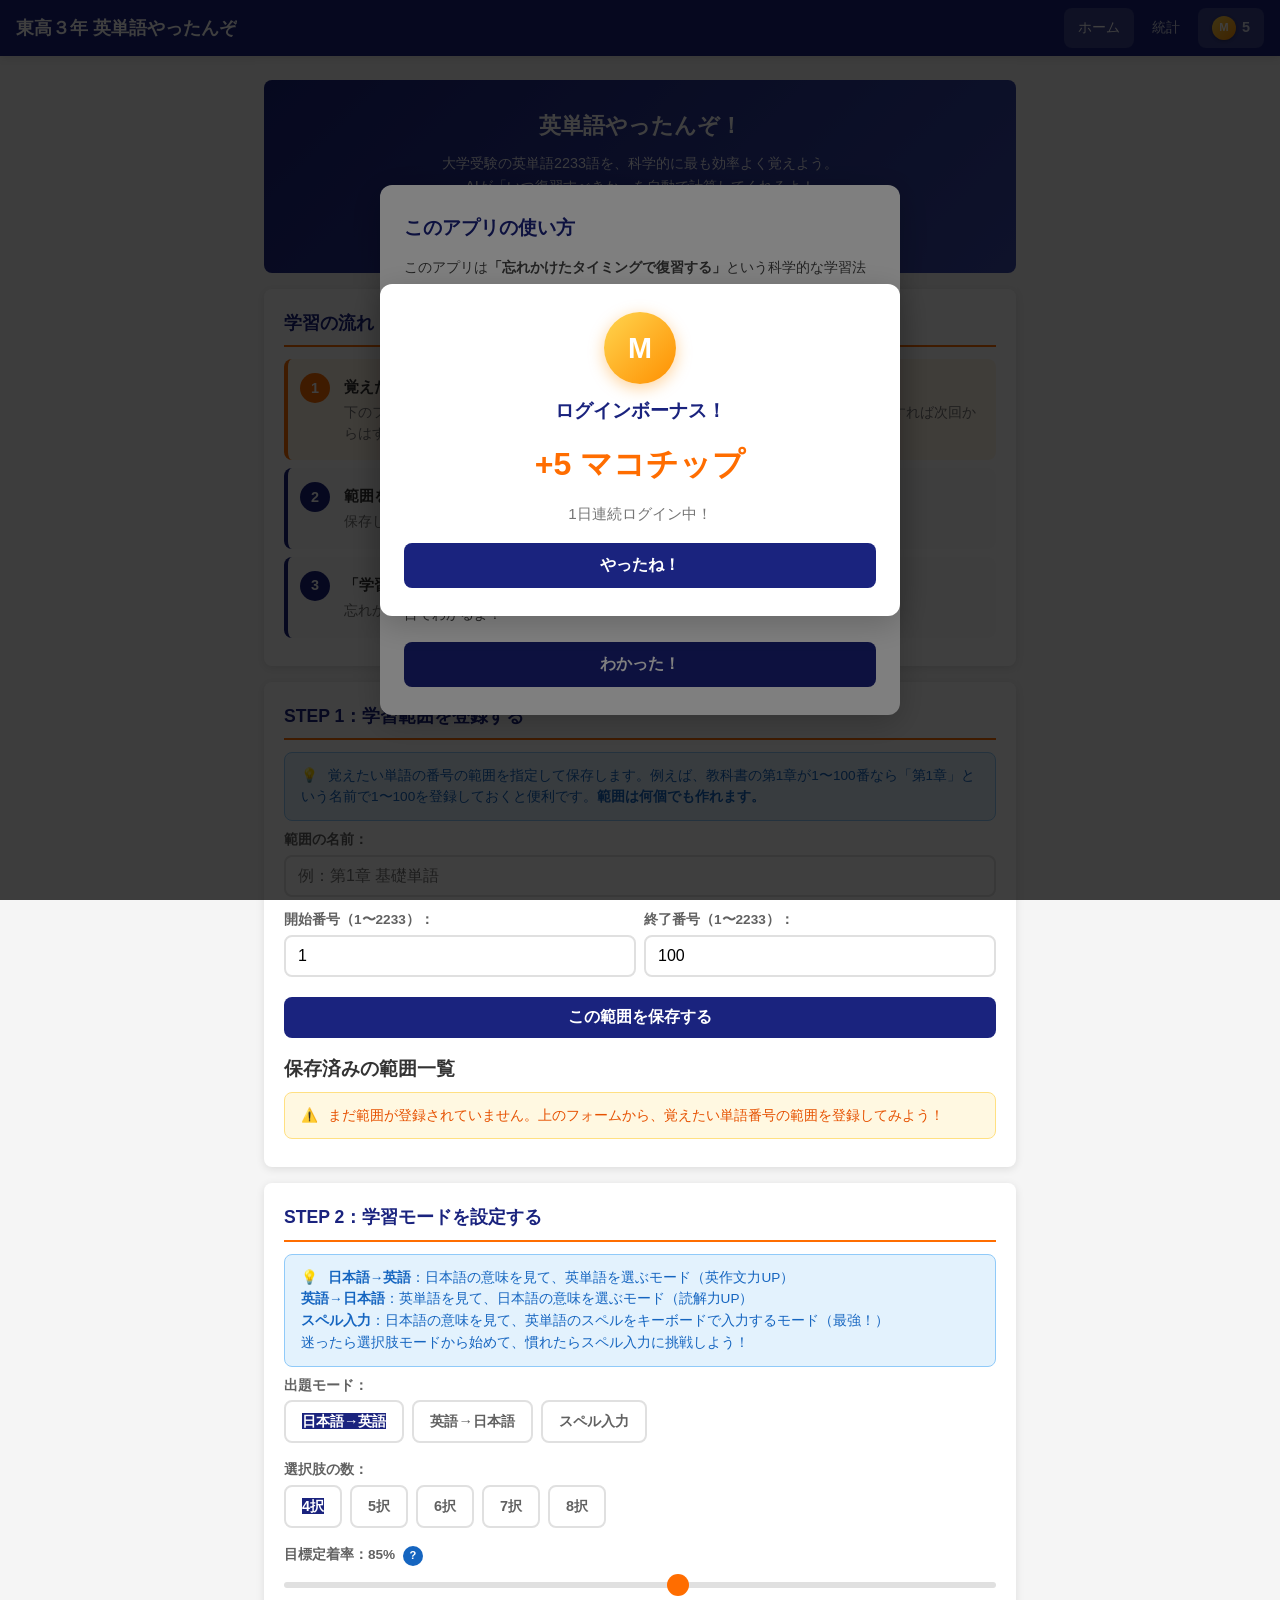
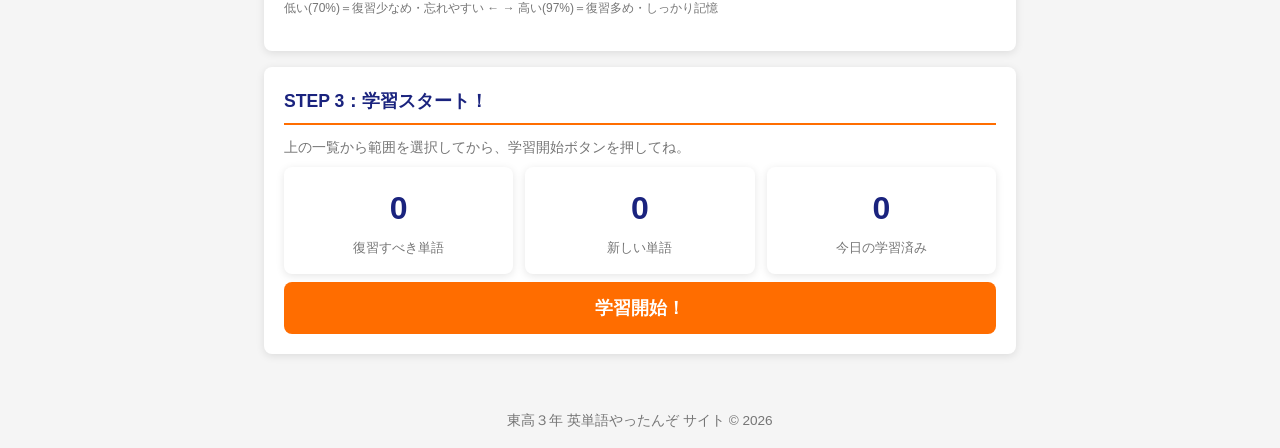
==== commit 199b7feb: "feat: マコチップ＆アバター着せ替えシステム追加 ゲーミフィケーション要素としてアプリ内通貨「マコチップ」と SVGアバター着せ替えシステムを実装。  マコチップ: - ログインボーナス（連続ログ" ====
--- a/index.html
+++ b/index.html
@@ -13,6 +13,9 @@
     <nav>
       <a href="index.html" class="active">ホーム</a>
       <a href="stats.html">統計</a>
+      <a href="avatar.html" class="chip-display" id="chip-balance">
+        <span class="chip-icon">M</span><span id="chip-amount">0</span>
+      </a>
     </nav>
   </header>
 
@@ -191,10 +194,22 @@
     <p>東高３年 英単語やったんぞ サイト &copy; 2026</p>
   </footer>
 
+  <!-- ログインボーナスポップアップ -->
+  <div class="popup-overlay" id="login-bonus-popup">
+    <div class="popup login-bonus-popup">
+      <div class="login-bonus-icon">M</div>
+      <h2>ログインボーナス！</h2>
+      <div class="login-bonus-amount" id="login-bonus-chips">+5 マコチップ</div>
+      <div class="login-bonus-streak" id="login-bonus-streak">1日連続ログイン中！</div>
+      <button class="close-popup" onclick="this.closest('.popup-overlay').classList.remove('show')">やったね！</button>
+    </div>
+  </div>
+
   <div class="toast-container" id="toast-container"></div>
 
   <script src="js/words.js"></script>
   <script src="js/fsrs.js"></script>
+  <script src="js/makochip.js"></script>
   <script>
   (function () {
     'use strict';
@@ -488,10 +503,32 @@
       }, 500);
     }
 
+    // --- マコチップ残高表示 ---
+    function updateChipDisplay() {
+      var el = document.getElementById('chip-amount');
+      if (el && window.MakoChip) el.textContent = MakoChip.getBalance();
+    }
+
+    // --- ログインボーナスチェック ---
+    function checkLoginBonus() {
+      if (!window.MakoChip) return;
+      var result = MakoChip.checkLoginBonus();
+      if (result) {
+        document.getElementById('login-bonus-chips').textContent = '+' + result.chips + ' マコチップ';
+        document.getElementById('login-bonus-streak').textContent = result.streak + '日連続ログイン中！';
+        setTimeout(function() {
+          document.getElementById('login-bonus-popup').classList.add('show');
+        }, 600);
+        updateChipDisplay();
+      }
+    }
+
     // --- 初期化 ---
     applySettings();
     renderRanges();
     updateSummary();
+    updateChipDisplay();
+    checkLoginBonus();
   })();
   </script>
 
--- a/css/style.css
+++ b/css/style.css
@@ -870,4 +870,307 @@
   .kb-key.wide { min-width: 44px; font-size: 0.7rem; }
   .kb-key.enter-key { min-width: 56px; font-size: 0.75rem; }
   .spelling-display { font-size: 1.3rem; }
-}
+  .chip-display { padding: 4px 8px; font-size: 0.75rem; }
+  .chip-icon { width: 20px; height: 20px; font-size: 0.65rem; }
+  .avatar-view { min-height: 220px; padding: 12px; }
+  .item-grid { grid-template-columns: repeat(auto-fill, minmax(110px, 1fr)); gap: 8px; }
+  .item-card { padding: 8px; }
+  .item-card .item-preview { width: 56px; height: 56px; }
+}
+
+/* ===== マコチップ表示 ===== */
+.chip-display {
+  display: inline-flex;
+  align-items: center;
+  gap: 6px;
+  padding: 4px 12px;
+  border-radius: 20px;
+  background: rgba(255,255,255,0.15);
+  color: #fff;
+  text-decoration: none;
+  font-size: 0.85rem;
+  font-weight: 700;
+  transition: background 0.2s;
+  white-space: nowrap;
+}
+.chip-display:hover { background: rgba(255,255,255,0.25); }
+.chip-icon {
+  display: inline-flex;
+  align-items: center;
+  justify-content: center;
+  width: 24px;
+  height: 24px;
+  border-radius: 50%;
+  background: linear-gradient(135deg, #ffd54f, #ff8f00);
+  color: #fff;
+  font-size: 0.7rem;
+  font-weight: 900;
+  box-shadow: 0 1px 3px rgba(0,0,0,0.3);
+  flex-shrink: 0;
+}
+
+/* --- Chip toast --- */
+.toast.chip {
+  background: linear-gradient(135deg, #ff8f00, #ff6d00);
+  font-weight: 700;
+}
+
+/* --- Login bonus popup --- */
+.login-bonus-popup { text-align: center; }
+.login-bonus-icon {
+  display: inline-flex;
+  align-items: center;
+  justify-content: center;
+  width: 72px;
+  height: 72px;
+  border-radius: 50%;
+  background: linear-gradient(135deg, #ffd54f, #ff8f00);
+  color: #fff;
+  font-size: 1.8rem;
+  font-weight: 900;
+  margin-bottom: 12px;
+  box-shadow: 0 4px 16px rgba(255,143,0,0.4);
+  animation: coinBounce 0.6s ease;
+}
+@keyframes coinBounce {
+  0% { transform: scale(0) rotate(-180deg); }
+  60% { transform: scale(1.2) rotate(10deg); }
+  100% { transform: scale(1) rotate(0deg); }
+}
+.login-bonus-amount {
+  font-size: 2rem;
+  font-weight: 900;
+  color: var(--accent);
+  margin: 12px 0;
+}
+.login-bonus-streak {
+  font-size: 0.95rem;
+  color: var(--gray-600);
+  margin-bottom: 8px;
+}
+
+/* --- Session chip rewards --- */
+.chip-reward-summary {
+  background: #fff8e1;
+  border: 1px solid #ffe082;
+  border-radius: var(--radius);
+  padding: 16px;
+  margin-top: 16px;
+  text-align: left;
+}
+.chip-reward-title {
+  font-weight: 700;
+  font-size: 0.95rem;
+  color: #e65100;
+  margin-bottom: 8px;
+}
+.chip-reward-row {
+  display: flex;
+  justify-content: space-between;
+  align-items: center;
+  padding: 4px 0;
+  font-size: 0.85rem;
+  color: #333;
+}
+.chip-reward-row .reward-amount {
+  font-weight: 700;
+  color: var(--accent);
+}
+.chip-reward-total {
+  border-top: 1px solid #ffe082;
+  margin-top: 8px;
+  padding-top: 8px;
+  font-weight: 700;
+  font-size: 1rem;
+  color: #e65100;
+  text-align: right;
+}
+
+/* ===== アバターシステム ===== */
+.avatar-view {
+  display: flex;
+  flex-direction: column;
+  align-items: center;
+  min-height: 280px;
+  padding: 20px;
+  background: linear-gradient(180deg, #e8eaf6 0%, #fff 100%);
+  border-radius: var(--radius);
+}
+.avatar-view svg {
+  max-width: 200px;
+  height: auto;
+  filter: drop-shadow(0 4px 8px rgba(0,0,0,0.1));
+}
+.avatar-equip-label {
+  margin-top: 12px;
+  font-size: 0.8rem;
+  color: var(--gray-500);
+  text-align: center;
+}
+
+/* --- Tab bar --- */
+.tab-bar {
+  display: flex;
+  gap: 4px;
+  margin-bottom: 16px;
+  background: var(--gray-200);
+  border-radius: var(--radius);
+  padding: 4px;
+}
+.tab-btn {
+  flex: 1;
+  padding: 10px 16px;
+  border: none;
+  border-radius: 6px;
+  background: transparent;
+  font-size: 0.9rem;
+  font-weight: 600;
+  color: var(--gray-600);
+  cursor: pointer;
+  transition: all 0.2s;
+}
+.tab-btn.active {
+  background: #fff;
+  color: var(--primary);
+  box-shadow: var(--shadow);
+}
+
+/* --- Category pills --- */
+.category-pills {
+  display: flex;
+  gap: 6px;
+  margin-bottom: 12px;
+  overflow-x: auto;
+  padding-bottom: 4px;
+  -webkit-overflow-scrolling: touch;
+}
+.category-pill {
+  padding: 6px 14px;
+  border: 1px solid var(--gray-300);
+  border-radius: 20px;
+  background: #fff;
+  font-size: 0.8rem;
+  font-weight: 600;
+  color: var(--gray-600);
+  cursor: pointer;
+  transition: all 0.2s;
+  white-space: nowrap;
+  flex-shrink: 0;
+}
+.category-pill.active {
+  background: var(--primary);
+  color: #fff;
+  border-color: var(--primary);
+}
+
+/* --- Item grid --- */
+.item-grid {
+  display: grid;
+  grid-template-columns: repeat(auto-fill, minmax(140px, 1fr));
+  gap: 12px;
+}
+.item-card {
+  background: #fff;
+  border-radius: var(--radius);
+  box-shadow: var(--shadow);
+  padding: 12px;
+  text-align: center;
+  cursor: pointer;
+  border: 2px solid transparent;
+  transition: all 0.2s;
+  position: relative;
+}
+.item-card:hover { box-shadow: var(--shadow-lg); transform: translateY(-2px); }
+.item-card.equipped {
+  border-color: var(--accent);
+  background: #fff8f0;
+}
+.item-card.equipped::after {
+  content: '装備中';
+  position: absolute;
+  top: -8px;
+  right: -4px;
+  background: var(--accent);
+  color: #fff;
+  font-size: 0.65rem;
+  font-weight: 700;
+  padding: 2px 8px;
+  border-radius: 10px;
+}
+.item-card.owned { border-color: var(--success-light); }
+.item-card.locked {
+  opacity: 0.5;
+  cursor: not-allowed;
+}
+.item-card.locked:hover { box-shadow: var(--shadow); transform: none; }
+.item-card .item-preview {
+  width: 72px;
+  height: 72px;
+  margin: 0 auto 8px;
+  display: flex;
+  align-items: center;
+  justify-content: center;
+}
+.item-card .item-preview svg {
+  max-width: 100%;
+  max-height: 100%;
+}
+.item-card .item-name {
+  font-size: 0.8rem;
+  font-weight: 600;
+  color: #333;
+  margin-bottom: 4px;
+}
+.item-card .item-price {
+  display: inline-flex;
+  align-items: center;
+  gap: 4px;
+  font-size: 0.75rem;
+  font-weight: 700;
+  color: var(--accent);
+}
+.item-card .item-price .mini-chip {
+  display: inline-flex;
+  align-items: center;
+  justify-content: center;
+  width: 16px;
+  height: 16px;
+  border-radius: 50%;
+  background: linear-gradient(135deg, #ffd54f, #ff8f00);
+  color: #fff;
+  font-size: 0.5rem;
+  font-weight: 900;
+}
+.item-card .buy-btn {
+  display: block;
+  width: 100%;
+  margin-top: 8px;
+  padding: 6px;
+  border: none;
+  border-radius: 6px;
+  background: var(--accent);
+  color: #fff;
+  font-size: 0.8rem;
+  font-weight: 600;
+  cursor: pointer;
+  transition: background 0.2s;
+}
+.item-card .buy-btn:hover { background: var(--accent-light); }
+.item-card .buy-btn:disabled {
+  background: var(--gray-400);
+  cursor: not-allowed;
+}
+.item-card .purchased-badge {
+  font-size: 0.7rem;
+  color: var(--success);
+  font-weight: 600;
+  margin-top: 6px;
+}
+
+/* --- Empty shop message --- */
+.shop-empty {
+  text-align: center;
+  padding: 32px 16px;
+  color: var(--gray-500);
+  font-size: 0.9rem;
+}
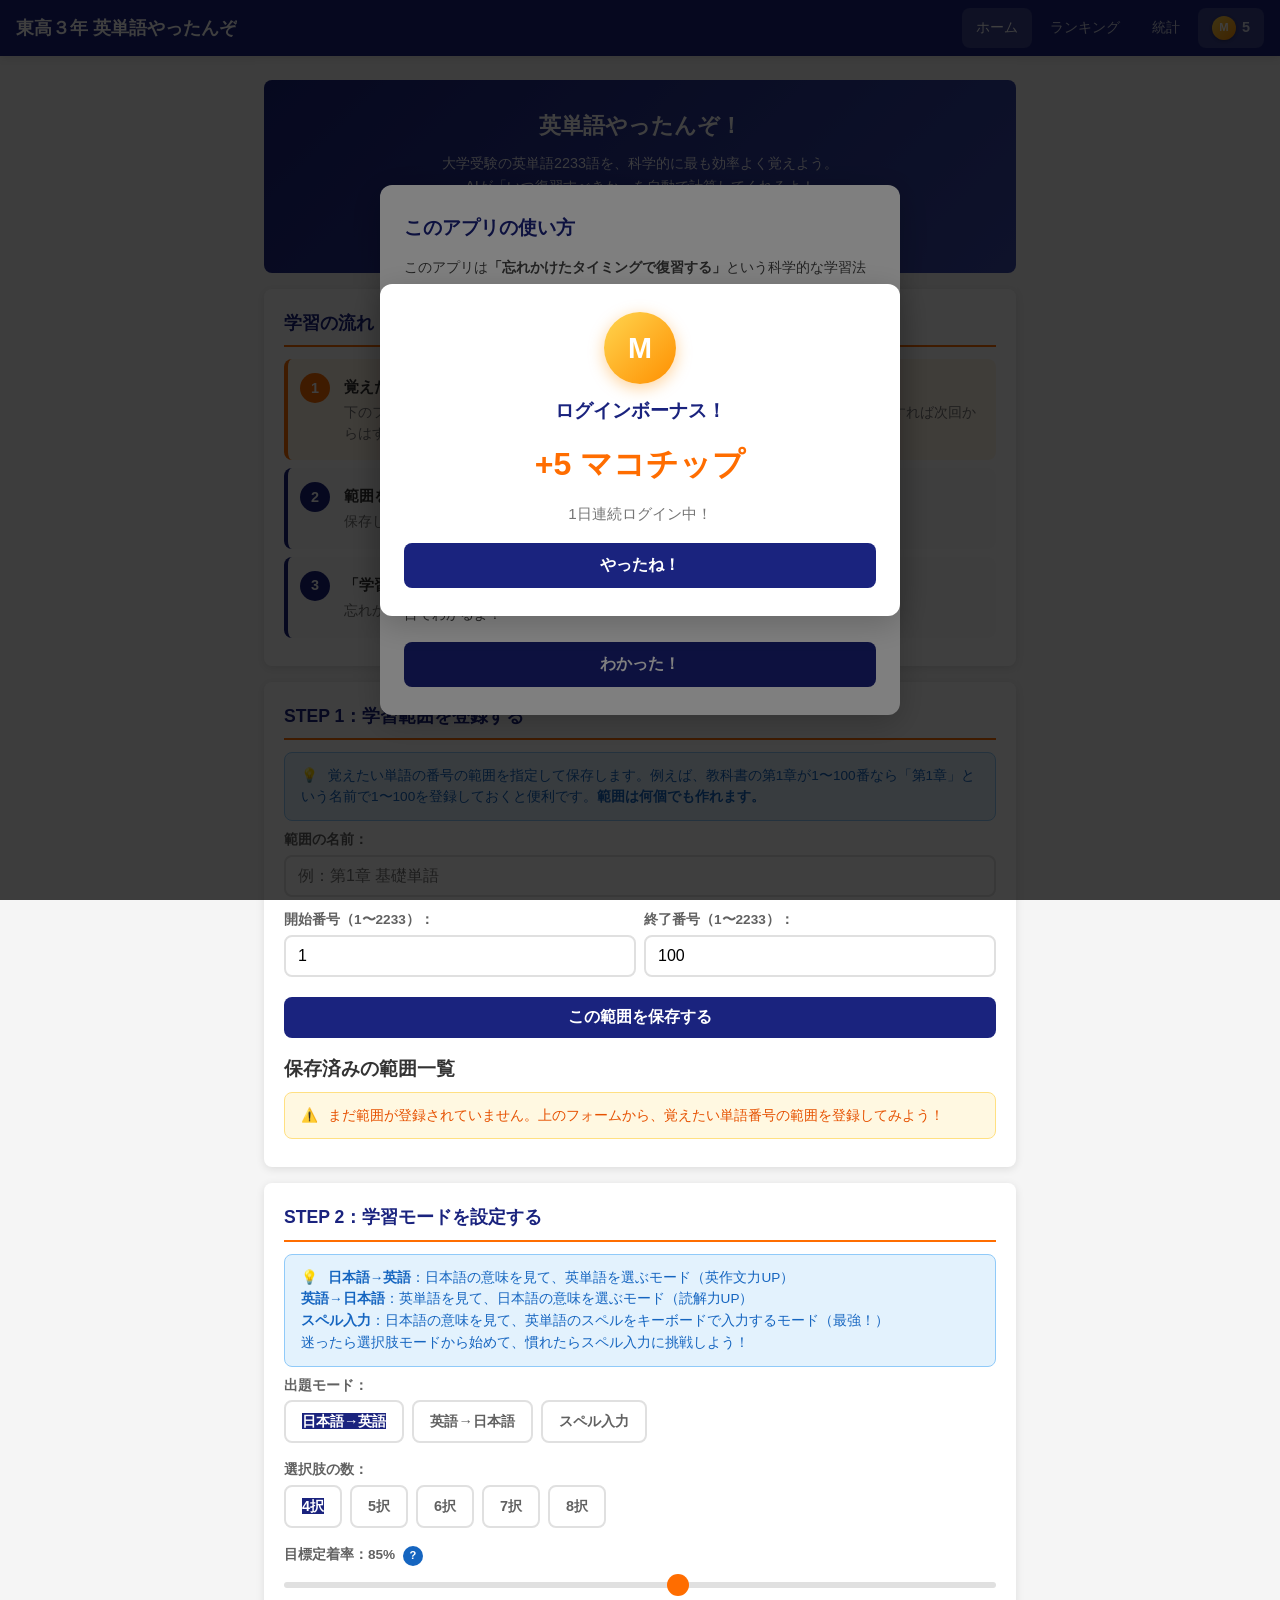
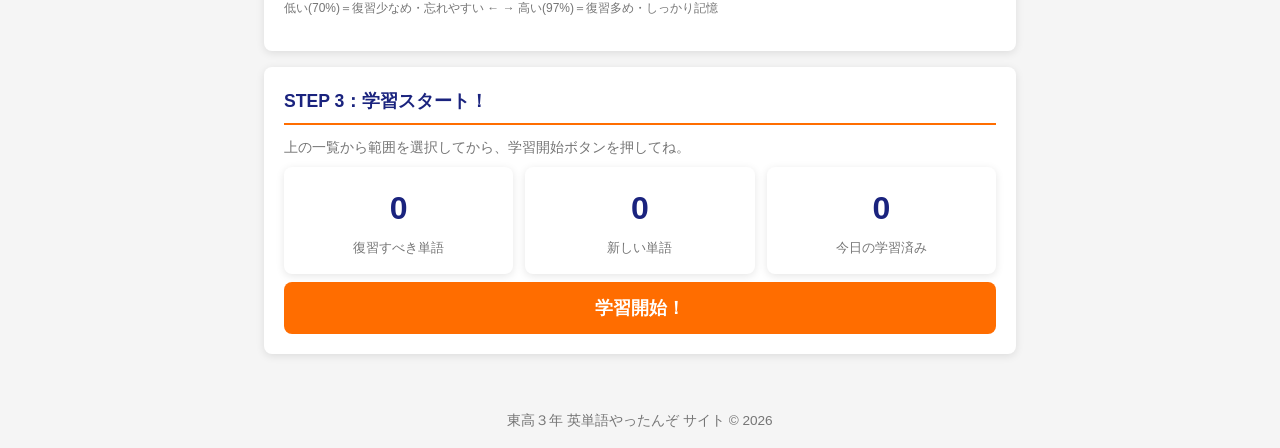
==== commit 6b226af6: "feat: ランキング機能追加 - Google Apps Script連携 生徒の活動状況をランキング形式で確認できる機能を追加。  バックエンド: - Google Apps Script + G" ====
--- a/index.html
+++ b/index.html
@@ -12,6 +12,7 @@
     <div class="brand">東高３年 英単語やったんぞ</div>
     <nav>
       <a href="index.html" class="active">ホーム</a>
+      <a href="ranking.html">ランキング</a>
       <a href="stats.html">統計</a>
       <a href="avatar.html" class="chip-display" id="chip-balance">
         <span class="chip-icon">M</span><span id="chip-amount">0</span>
@@ -210,6 +211,7 @@
   <script src="js/words.js"></script>
   <script src="js/fsrs.js"></script>
   <script src="js/makochip.js"></script>
+  <script src="js/sync.js"></script>
   <script>
   (function () {
     'use strict';
@@ -523,12 +525,20 @@
       }
     }
 
+    // --- ランキング同期（バックグラウンド） ---
+    function syncRanking() {
+      if (window.RankingSync && RankingSync.isConfigured()) {
+        RankingSync.syncToServer();
+      }
+    }
+
     // --- 初期化 ---
     applySettings();
     renderRanges();
     updateSummary();
     updateChipDisplay();
     checkLoginBonus();
+    syncRanking();
   })();
   </script>
 
--- a/css/style.css
+++ b/css/style.css
@@ -1174,3 +1174,123 @@
   color: var(--gray-500);
   font-size: 0.9rem;
 }
+
+/* ===== ランキング ===== */
+.ranking-table {
+  width: 100%;
+  border-collapse: collapse;
+  font-size: 0.9rem;
+}
+.ranking-table th {
+  background: var(--primary);
+  color: #fff;
+  padding: 10px 8px;
+  font-size: 0.8rem;
+  font-weight: 600;
+  text-align: center;
+  position: sticky;
+  top: 0;
+}
+.ranking-table td {
+  padding: 10px 8px;
+  text-align: center;
+  border-bottom: 1px solid var(--gray-200);
+}
+.ranking-table tr:hover { background: var(--gray-50); }
+.ranking-table tr.is-me {
+  background: #fff8e1;
+  font-weight: 700;
+}
+.ranking-table tr.is-me td { color: var(--accent); }
+.rank-num {
+  font-weight: 900;
+  font-size: 1.1rem;
+}
+.rank-1 { color: #ffd54f; }
+.rank-2 { color: #bdbdbd; }
+.rank-3 { color: #cd7f32; }
+.rank-name { text-align: left !important; font-weight: 600; }
+.ranking-summary {
+  display: grid;
+  grid-template-columns: repeat(3, 1fr);
+  gap: 8px;
+  margin-bottom: 16px;
+}
+.ranking-summary .summary-item {
+  background: #fff;
+  border-radius: var(--radius);
+  box-shadow: var(--shadow);
+  padding: 12px 8px;
+  text-align: center;
+}
+.ranking-summary .num {
+  font-size: 1.5rem;
+  font-weight: 900;
+  color: var(--primary);
+}
+.ranking-summary .label {
+  font-size: 0.75rem;
+  color: var(--gray-600);
+  margin-top: 2px;
+}
+.ranking-sort-pills {
+  display: flex;
+  gap: 4px;
+  margin-bottom: 12px;
+  flex-wrap: wrap;
+}
+.ranking-sort-pills button {
+  padding: 6px 12px;
+  border: 1px solid var(--gray-300);
+  border-radius: 16px;
+  background: #fff;
+  font-size: 0.8rem;
+  cursor: pointer;
+  transition: all 0.2s;
+}
+.ranking-sort-pills button.active {
+  background: var(--primary);
+  color: #fff;
+  border-color: var(--primary);
+}
+
+/* --- ニックネーム設定ポップアップ --- */
+.nickname-popup .nickname-input {
+  width: 100%;
+  padding: 12px;
+  border: 2px solid var(--primary);
+  border-radius: var(--radius);
+  font-size: 1.1rem;
+  text-align: center;
+  margin: 12px 0;
+}
+.nickname-popup .nickname-input:focus {
+  outline: none;
+  box-shadow: 0 0 0 3px rgba(26,35,126,0.15);
+}
+
+/* --- API設定エリア --- */
+.api-setup {
+  background: var(--gray-50);
+  border-radius: var(--radius);
+  padding: 16px;
+  margin-bottom: 16px;
+}
+.api-setup input {
+  width: 100%;
+  padding: 8px 12px;
+  border: 1px solid var(--gray-300);
+  border-radius: var(--radius);
+  font-size: 0.85rem;
+  margin: 8px 0;
+}
+.api-status {
+  display: inline-flex;
+  align-items: center;
+  gap: 6px;
+  font-size: 0.8rem;
+  padding: 4px 10px;
+  border-radius: 12px;
+}
+.api-status.connected { background: #e8f5e9; color: var(--success); }
+.api-status.disconnected { background: #ffebee; color: var(--danger); }
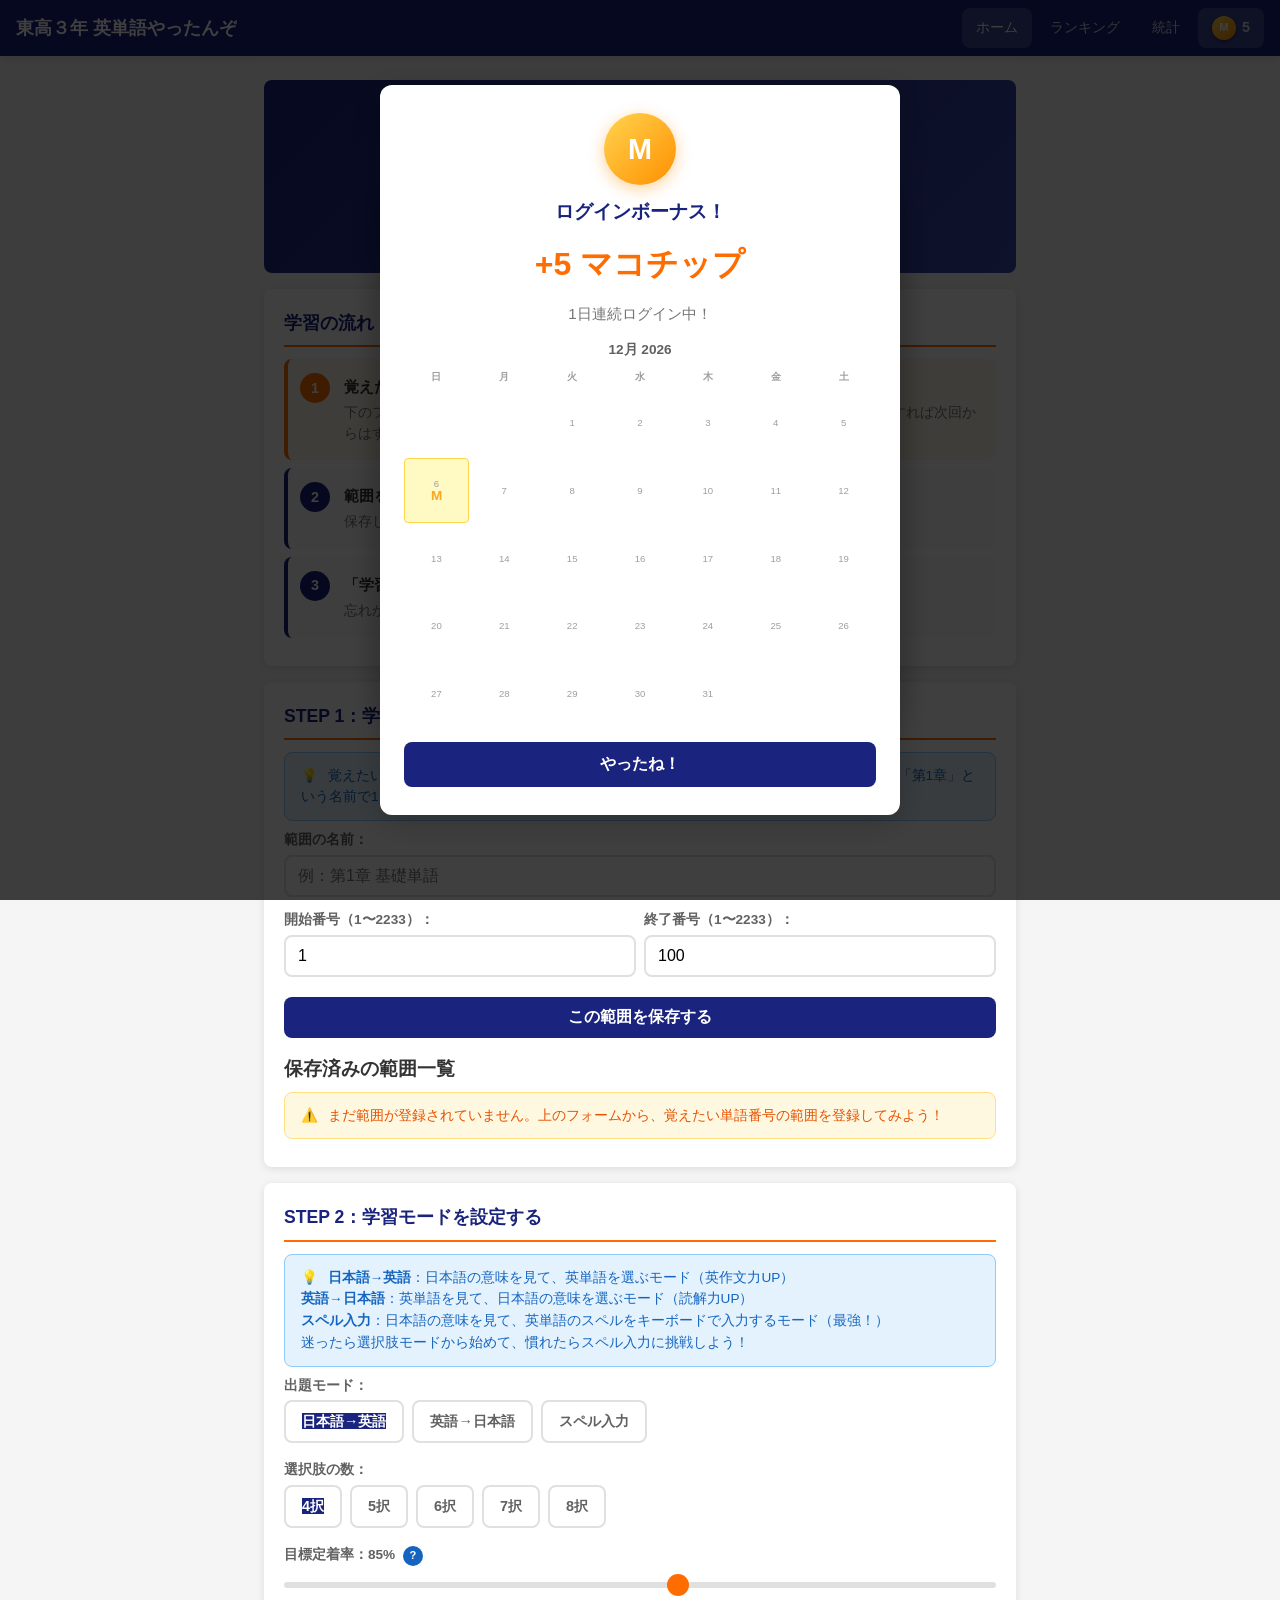
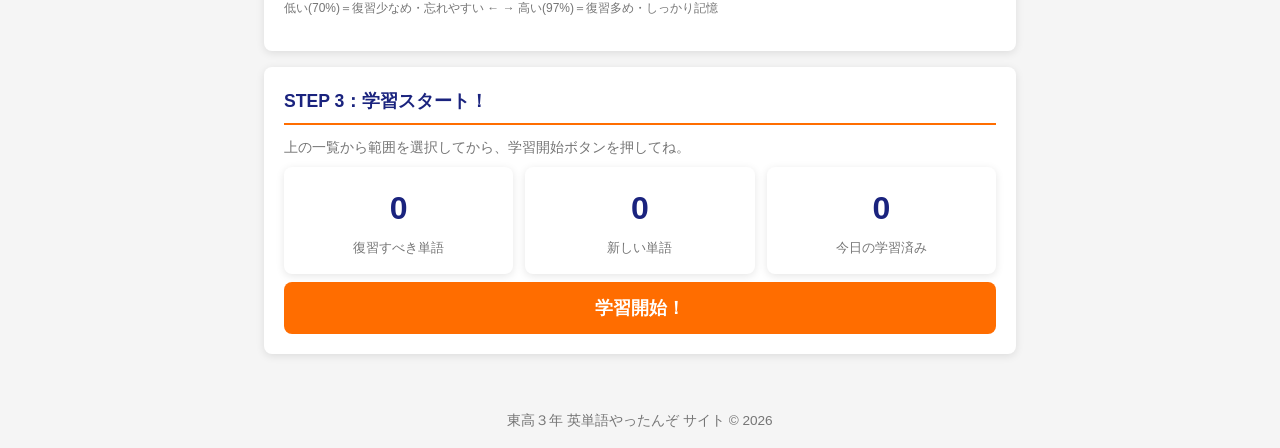
==== commit f5edb952: "feat: 髪型アイテム追加・ログインカレンダー・もう一回ノーカウント - 髪型カテゴリを新設：ショートヘア・ロングヘア（無料デフォルト）、   ボブ・ミディアム・ツインテール・ポニーテール・金髪ショ" ====
--- a/index.html
+++ b/index.html
@@ -202,6 +202,7 @@
       <h2>ログインボーナス！</h2>
       <div class="login-bonus-amount" id="login-bonus-chips">+5 マコチップ</div>
       <div class="login-bonus-streak" id="login-bonus-streak">1日連続ログイン中！</div>
+      <div id="login-calendar-area" class="login-calendar-wrap"></div>
       <button class="close-popup" onclick="this.closest('.popup-overlay').classList.remove('show')">やったね！</button>
     </div>
   </div>
@@ -518,11 +519,43 @@
       if (result) {
         document.getElementById('login-bonus-chips').textContent = '+' + result.chips + ' マコチップ';
         document.getElementById('login-bonus-streak').textContent = result.streak + '日連続ログイン中！';
+        document.getElementById('login-calendar-area').innerHTML = buildLoginCalendar();
         setTimeout(function() {
           document.getElementById('login-bonus-popup').classList.add('show');
         }, 600);
         updateChipDisplay();
       }
+    }
+
+    function buildLoginCalendar() {
+      var pad = function(n) { return n < 10 ? '0' + n : '' + n; };
+      var today = new Date().toISOString().slice(0, 10);
+      var history = MakoChip.getLoginHistory();
+      var histSet = {};
+      history.forEach(function(d) { histSet[d] = true; });
+
+      var now = new Date();
+      var year = now.getFullYear();
+      var month = now.getMonth();
+      var daysInMonth = new Date(year, month + 1, 0).getDate();
+      var firstDow = new Date(year, month, 1).getDay();
+
+      var html = '<div class="cal-month-title">' + (month + 1) + '月 ' + year + '</div>';
+      html += '<div class="calendar-grid">';
+      ['日','月','火','水','木','金','土'].forEach(function(d) {
+        html += '<div class="cal-header-cell">' + d + '</div>';
+      });
+      for (var i = 0; i < firstDow; i++) html += '<div class="cal-day"></div>';
+      for (var d = 1; d <= daysInMonth; d++) {
+        var ds = year + '-' + pad(month + 1) + '-' + pad(d);
+        var hasLogin = !!histSet[ds];
+        var isToday = ds === today;
+        var cls = 'cal-day' + (hasLogin ? ' has-login' : '') + (isToday ? ' today-bonus' : '');
+        html += '<div class="' + cls + '"><span class="day-num">' + d + '</span>' +
+          (hasLogin ? '<span class="day-stamp">M</span>' : '') + '</div>';
+      }
+      html += '</div>';
+      return html;
     }
 
     // --- ランキング同期（バックグラウンド） ---
--- a/css/style.css
+++ b/css/style.css
@@ -1294,3 +1294,58 @@
 }
 .api-status.connected { background: #e8f5e9; color: var(--success); }
 .api-status.disconnected { background: #ffebee; color: var(--danger); }
+
+/* --- ログインボーナス カレンダー --- */
+.login-calendar-wrap {
+  margin: 12px 0 4px;
+}
+.cal-month-title {
+  text-align: center;
+  font-size: 0.85rem;
+  font-weight: 700;
+  color: var(--gray-700);
+  margin-bottom: 6px;
+}
+.calendar-grid {
+  display: grid;
+  grid-template-columns: repeat(7, 1fr);
+  gap: 3px;
+}
+.cal-header-cell {
+  text-align: center;
+  font-size: 0.65rem;
+  font-weight: 700;
+  color: var(--gray-500);
+  padding: 2px 0;
+}
+.cal-day {
+  aspect-ratio: 1;
+  display: flex;
+  flex-direction: column;
+  align-items: center;
+  justify-content: center;
+  border-radius: 4px;
+  min-height: 28px;
+}
+.cal-day.has-login { background: #fffde7; }
+.cal-day.today-bonus { background: #fff9c4; border: 1.5px solid #ffd54f; }
+.day-num {
+  font-size: 0.6rem;
+  color: var(--gray-500);
+  line-height: 1.2;
+}
+.day-stamp {
+  font-size: 0.85rem;
+  color: #f9a825;
+  font-weight: 900;
+  line-height: 1;
+}
+.cal-day.today-bonus .day-stamp {
+  animation: stamp-pop 0.7s cubic-bezier(.36,.07,.19,.97) 0.8s both;
+}
+@keyframes stamp-pop {
+  0%   { transform: scale(0) rotate(-30deg); opacity: 0; }
+  60%  { transform: scale(1.4) rotate(8deg); opacity: 1; }
+  80%  { transform: scale(0.85); }
+  100% { transform: scale(1) rotate(0); }
+}
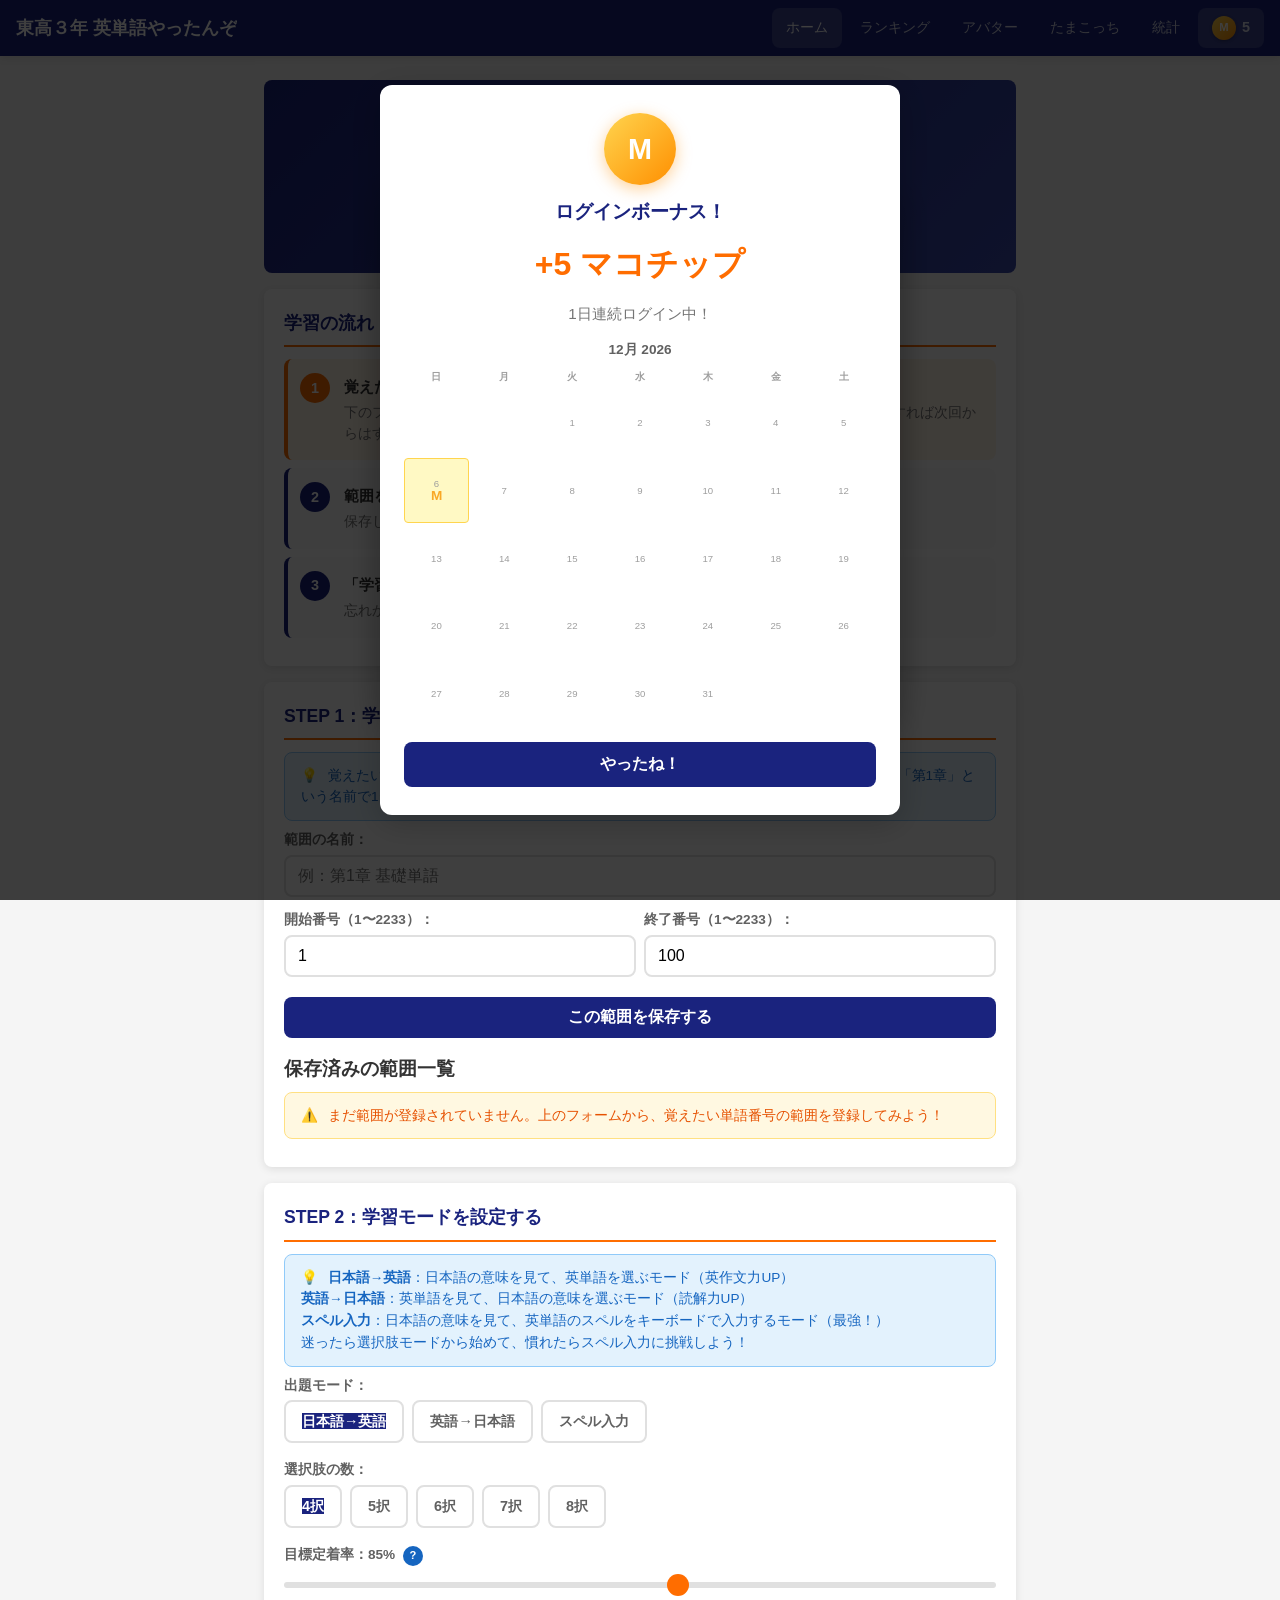
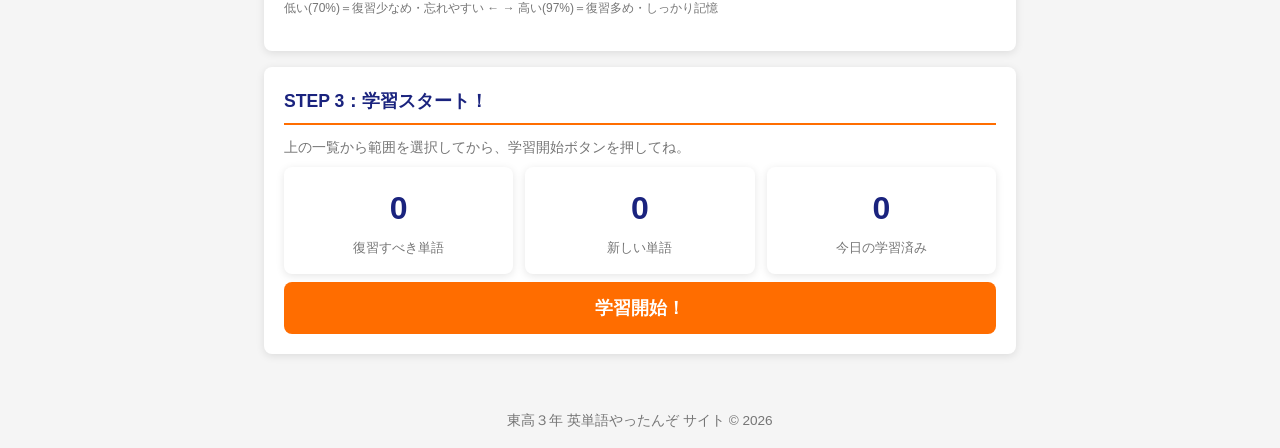
==== commit 556c8ec7: "feat: たまこっち! 育成システム追加 - ペット育成×英単語学習 英単語学習と連動するバーチャルペット育成機能「たまこっち!」を実装。 学習するほどペットが育ち、お世話の質によって12種類のキャ" ====
--- a/index.html
+++ b/index.html
@@ -13,6 +13,8 @@
     <nav>
       <a href="index.html" class="active">ホーム</a>
       <a href="ranking.html">ランキング</a>
+      <a href="avatar.html">アバター</a>
+      <a href="tamakocchi.html">たまこっち</a>
       <a href="stats.html">統計</a>
       <a href="avatar.html" class="chip-display" id="chip-balance">
         <span class="chip-icon">M</span><span id="chip-amount">0</span>
@@ -46,6 +48,15 @@
         <button class="close-popup" onclick="this.closest('.popup-overlay').classList.remove('show')">わかった！</button>
       </div>
     </div>
+
+    <!-- たまこっちミニウィジェット -->
+    <a href="tamakocchi.html" class="tc-mini-widget" id="tc-widget" style="display:none">
+      <div class="tc-mini-pet" id="tc-widget-pet"></div>
+      <div class="tc-mini-info">
+        <div class="tc-mini-name" id="tc-widget-name"></div>
+        <div class="tc-mini-hearts" id="tc-widget-hearts"></div>
+      </div>
+    </a>
 
     <!-- ステップガイド -->
     <div class="card">
@@ -212,6 +223,8 @@
   <script src="js/words.js"></script>
   <script src="js/fsrs.js"></script>
   <script src="js/makochip.js"></script>
+  <script src="js/tamakocchi.js"></script>
+  <script src="js/tamakocchi-chars.js"></script>
   <script src="js/sync.js"></script>
   <script>
   (function () {
@@ -565,6 +578,23 @@
       }
     }
 
+    // --- たまこっちウィジェット ---
+    function renderTCWidget() {
+      if (!window.Tamakocchi || !window.TamakocchiChars) return;
+      var s = Tamakocchi.getState();
+      var w = document.getElementById('tc-widget');
+      if (s.stage < 0) { w.style.display = 'none'; return; }
+      w.style.display = 'flex';
+      var ch = Tamakocchi.getCharInfo(s.charId);
+      document.getElementById('tc-widget-pet').innerHTML = s.isDead ? TamakocchiChars.renderChar('dead') : TamakocchiChars.renderChar(s.charId);
+      document.getElementById('tc-widget-name').textContent = s.isDead ? 'たまこっち…' : (ch ? ch.name : '');
+      var hearts = '';
+      for (var i = 0; i < Tamakocchi.MAX_STAT; i++) hearts += i < s.hunger ? '♥' : '♡';
+      hearts += ' ';
+      for (var j = 0; j < Tamakocchi.MAX_STAT; j++) hearts += j < s.happiness ? '★' : '☆';
+      document.getElementById('tc-widget-hearts').innerHTML = '<span style="color:#e05060">' + hearts.split(' ')[0] + '</span> <span style="color:#f0a030">' + hearts.split(' ')[1] + '</span>';
+    }
+
     // --- 初期化 ---
     applySettings();
     renderRanges();
@@ -572,6 +602,7 @@
     updateChipDisplay();
     checkLoginBonus();
     syncRanking();
+    renderTCWidget();
   })();
   </script>
 
--- a/css/style.css
+++ b/css/style.css
@@ -269,11 +269,11 @@
 .answer-grid {
   display: grid;
   grid-template-columns: 1fr 1fr;
-  gap: 10px;
-  margin-top: 16px;
+  gap: 8px;
+  margin-top: 8px;
 }
 .answer-btn {
-  padding: 14px 12px;
+  padding: 10px 10px;
   border: 2px solid var(--gray-300);
   border-radius: var(--radius);
   background: #fff;
@@ -282,11 +282,16 @@
   transition: all 0.2s;
   text-align: center;
   word-break: break-word;
-  min-height: 52px;
-  display: flex;
-  align-items: center;
-  justify-content: center;
-}
+  min-height: 48px;
+  display: flex;
+  flex-direction: column;
+  align-items: center;
+  justify-content: center;
+}
+.ans-en { font-weight: 700; line-height: 1.3; }
+.ans-ja { font-size: 0.7rem; color: var(--gray-500); line-height: 1.2; }
+.answer-btn.correct .ans-ja { color: var(--success); }
+.answer-btn.wrong .ans-ja { color: var(--danger); }
 .answer-btn:hover { border-color: var(--primary); background: #f0f2ff; }
 .answer-btn.correct {
   background: var(--success-light) !important;
@@ -305,8 +310,8 @@
 .grade-buttons {
   display: grid;
   grid-template-columns: repeat(4, 1fr);
-  gap: 8px;
-  margin-top: 16px;
+  gap: 6px;
+  margin-top: 10px;
 }
 .grade-btn {
   padding: 12px 8px;
@@ -330,11 +335,11 @@
 /* --- Feedback area --- */
 .feedback {
   text-align: center;
-  padding: 12px;
-  border-radius: var(--radius);
-  margin-top: 12px;
-  font-weight: 700;
-  font-size: 1.1rem;
+  padding: 8px;
+  border-radius: var(--radius);
+  margin-top: 8px;
+  font-weight: 700;
+  font-size: 1rem;
 }
 .feedback.correct-fb { background: #e8f5e9; color: var(--success); }
 .feedback.wrong-fb { background: #ffebee; color: var(--danger); }
@@ -1191,6 +1196,11 @@
   position: sticky;
   top: 0;
 }
+.ranking-table th.sortable { cursor: pointer; }
+.ranking-table th.sorted {
+  background: var(--accent);
+  color: #fff;
+}
 .ranking-table td {
   padding: 10px 8px;
   text-align: center;
@@ -1349,3 +1359,95 @@
   80%  { transform: scale(0.85); }
   100% { transform: scale(1) rotate(0); }
 }
+
+/* ===== たまこっち! ===== */
+.tc-title { text-align: center; font-size: 1.6rem; color: var(--accent); margin-bottom: 8px; }
+.tc-welcome .help-bubble { margin: 0 auto 12px; max-width: 320px; }
+
+.tc-screen-card { text-align: center; padding-bottom: 8px; }
+.tc-screen {
+  width: 160px; height: 160px; margin: 0 auto;
+  background: linear-gradient(135deg, #f8f6f0, #e8e4d8);
+  border: 3px solid #d0c8b0; border-radius: 16px;
+  display: flex; align-items: center; justify-content: center;
+  box-shadow: inset 0 2px 8px rgba(0,0,0,0.06);
+  position: relative; overflow: hidden;
+}
+.tc-screen .tamakocchi-char { width: 120px; height: 120px; }
+.tc-info { margin-top: 8px; }
+.tc-name { font-size: 1.2rem; font-weight: 700; color: var(--text); }
+.tc-desc { margin-top: 2px; }
+.tc-age { margin-top: 2px; }
+
+.tc-stats { display: flex; flex-direction: column; gap: 6px; }
+.tc-stat-row { display: flex; justify-content: space-between; align-items: center; padding: 2px 0; }
+.tc-stat-label { font-size: 0.85rem; font-weight: 600; color: var(--text-muted); min-width: 50px; }
+.tc-stat-hearts { font-size: 1.3rem; letter-spacing: 4px; }
+.tc-heart.full { color: #e05060; }
+.tc-heart.empty { color: #ddd; }
+.tc-star.full { color: #f0a030; }
+.tc-star.empty { color: #ddd; }
+.tc-bar.full { color: #4090d0; }
+.tc-bar.empty { color: #ddd; }
+
+.tc-evo-bar-wrap { margin-top: 10px; }
+.tc-evo-bar { height: 8px; background: #eee; border-radius: 4px; overflow: hidden; }
+.tc-evo-fill { height: 100%; background: linear-gradient(90deg, #80d0a0, #40b080); border-radius: 4px; transition: width 0.5s; }
+
+.tc-care-grid { display: grid; grid-template-columns: 1fr 1fr; gap: 10px; }
+.tc-care-btn {
+  display: flex; flex-direction: column; align-items: center; gap: 4px;
+  padding: 12px 8px; border: 2px solid #e8e4d8; border-radius: 12px;
+  background: linear-gradient(135deg, #faf8f2, #f0ece0); cursor: pointer;
+  transition: all 0.15s;
+}
+.tc-care-btn:hover { border-color: var(--accent); background: #fff; }
+.tc-care-btn:active { transform: scale(0.96); }
+.tc-care-btn span { font-size: 0.8rem; font-weight: 600; color: var(--text); }
+.tc-care-icon { width: 36px; height: 36px; }
+.care-icon-svg { width: 100%; height: 100%; }
+
+.tc-dead-card h3 { color: #888; }
+
+.tc-rec-row { display: flex; justify-content: space-between; padding: 4px 0; border-bottom: 1px solid #f0f0f0; font-size: 0.85rem; }
+.tc-rec-row:last-child { border-bottom: none; }
+
+.tc-collection-grid { display: grid; grid-template-columns: repeat(auto-fill, minmax(80px, 1fr)); gap: 8px; }
+.tc-col-item { text-align: center; padding: 6px; border-radius: 8px; background: #f8f6f0; }
+.tc-col-char { width: 60px; height: 60px; margin: 0 auto; }
+.tc-col-char .tamakocchi-char { width: 100%; height: 100%; }
+.tc-col-name { font-size: 0.7rem; font-weight: 600; margin-top: 2px; color: var(--text-muted); }
+
+.tc-game-popup { max-width: 360px; }
+.tc-game-timer {
+  height: 6px; background: var(--accent); border-radius: 3px;
+  margin-bottom: 12px; transition: width 0.1s linear;
+}
+.tc-game-count { font-size: 0.8rem; color: var(--text-muted); margin-bottom: 4px; }
+.tc-game-word { font-size: 1.6rem; font-weight: 700; text-align: center; margin: 12px 0; color: var(--text); }
+.tc-game-choices { display: flex; flex-direction: column; gap: 8px; }
+.tc-game-choice {
+  padding: 10px 14px; border: 2px solid #e0e0e0; border-radius: 10px;
+  background: #fff; font-size: 0.9rem; cursor: pointer; text-align: left;
+  transition: all 0.15s;
+}
+.tc-game-choice:hover { border-color: var(--accent); background: #faf6ff; }
+.tc-game-choice.correct { border-color: #40b080; background: #e8f8f0; color: #208060; font-weight: 600; }
+.tc-game-choice.wrong { border-color: #e05060; background: #fde8ea; color: #c03040; }
+
+.tc-game-result { text-align: center; padding: 20px 0; }
+.tc-evolve-name { font-size: 1.3rem; font-weight: 700; margin-top: 8px; color: var(--accent); }
+
+.tc-mini-widget {
+  display: flex; align-items: center; gap: 8px; padding: 8px 12px;
+  background: linear-gradient(135deg, #f8f6f0, #f0ece0);
+  border: 1px solid #e0dcd0; border-radius: 10px;
+  text-decoration: none; color: var(--text); cursor: pointer;
+  transition: border-color 0.15s;
+}
+.tc-mini-widget:hover { border-color: var(--accent); }
+.tc-mini-pet { width: 40px; height: 40px; }
+.tc-mini-pet .tamakocchi-char { width: 100%; height: 100%; }
+.tc-mini-info { flex: 1; font-size: 0.75rem; }
+.tc-mini-name { font-weight: 700; }
+.tc-mini-hearts { font-size: 0.85rem; letter-spacing: 1px; }
